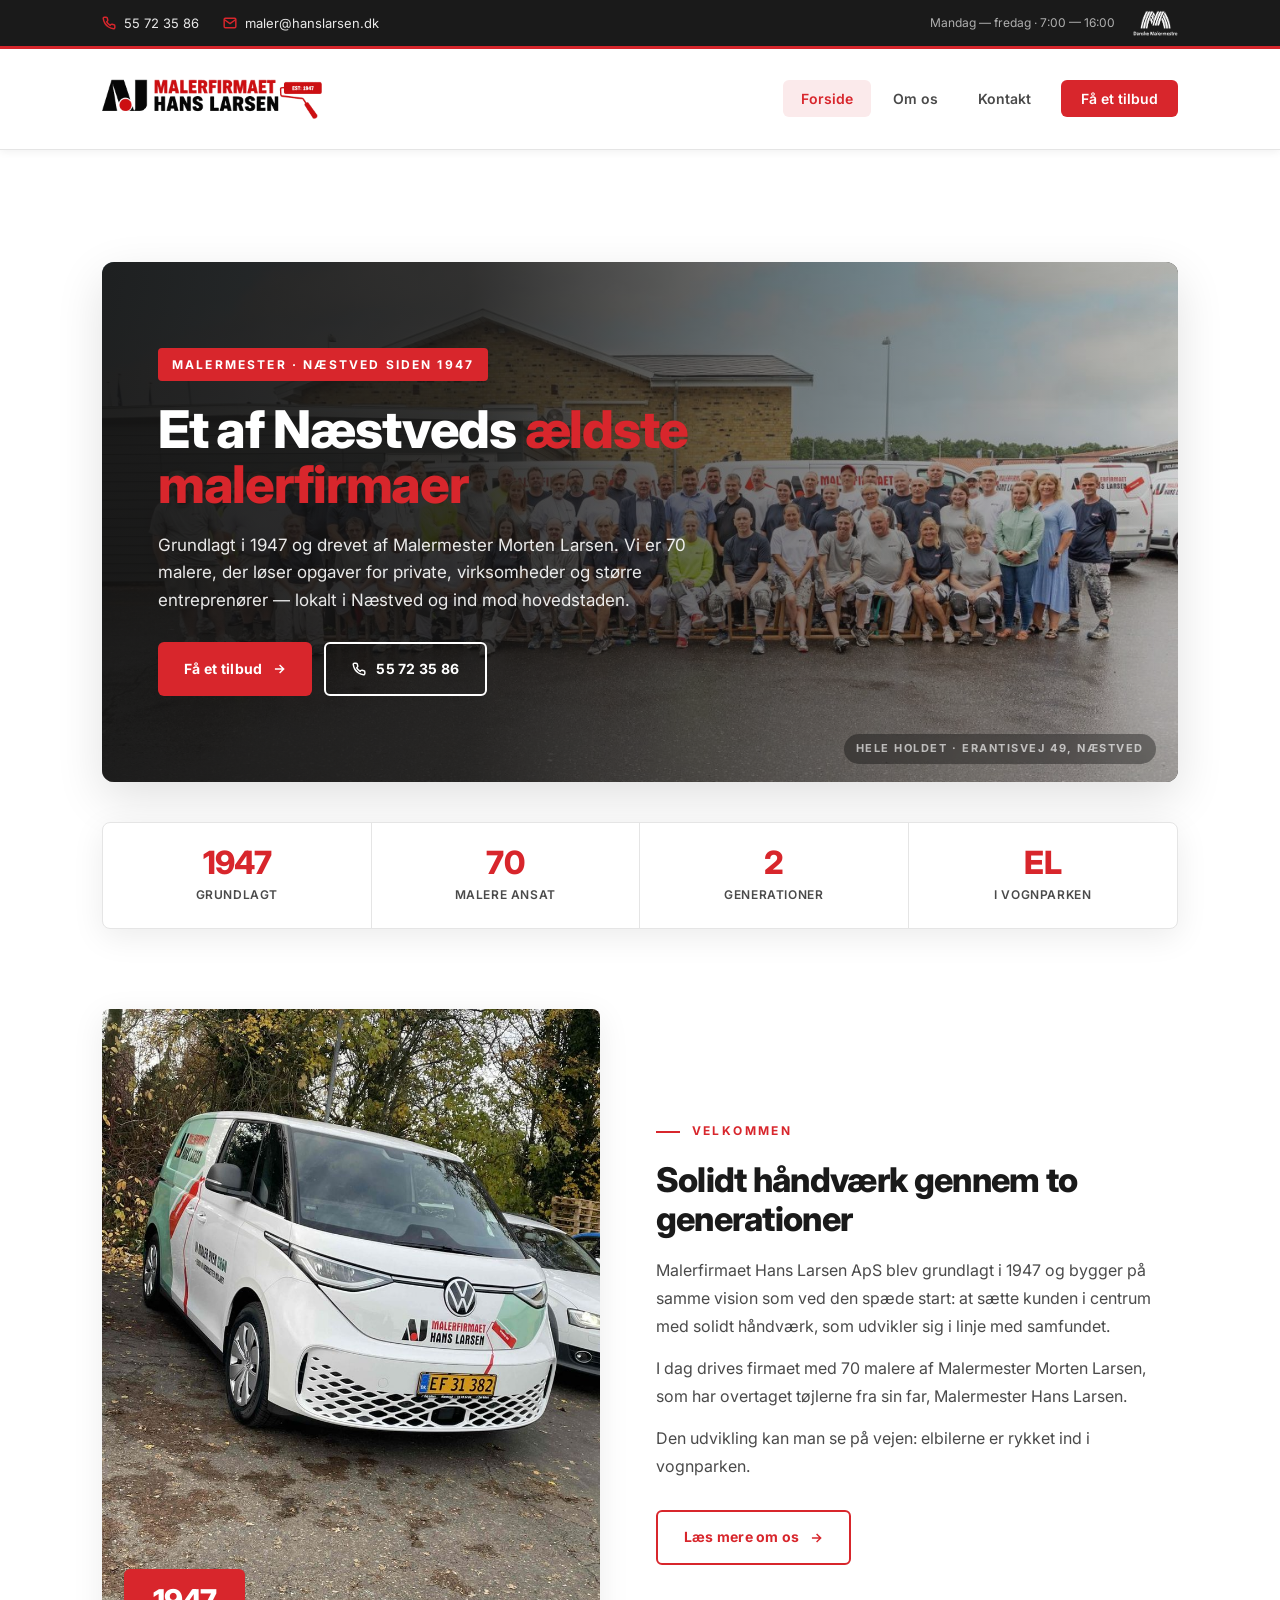
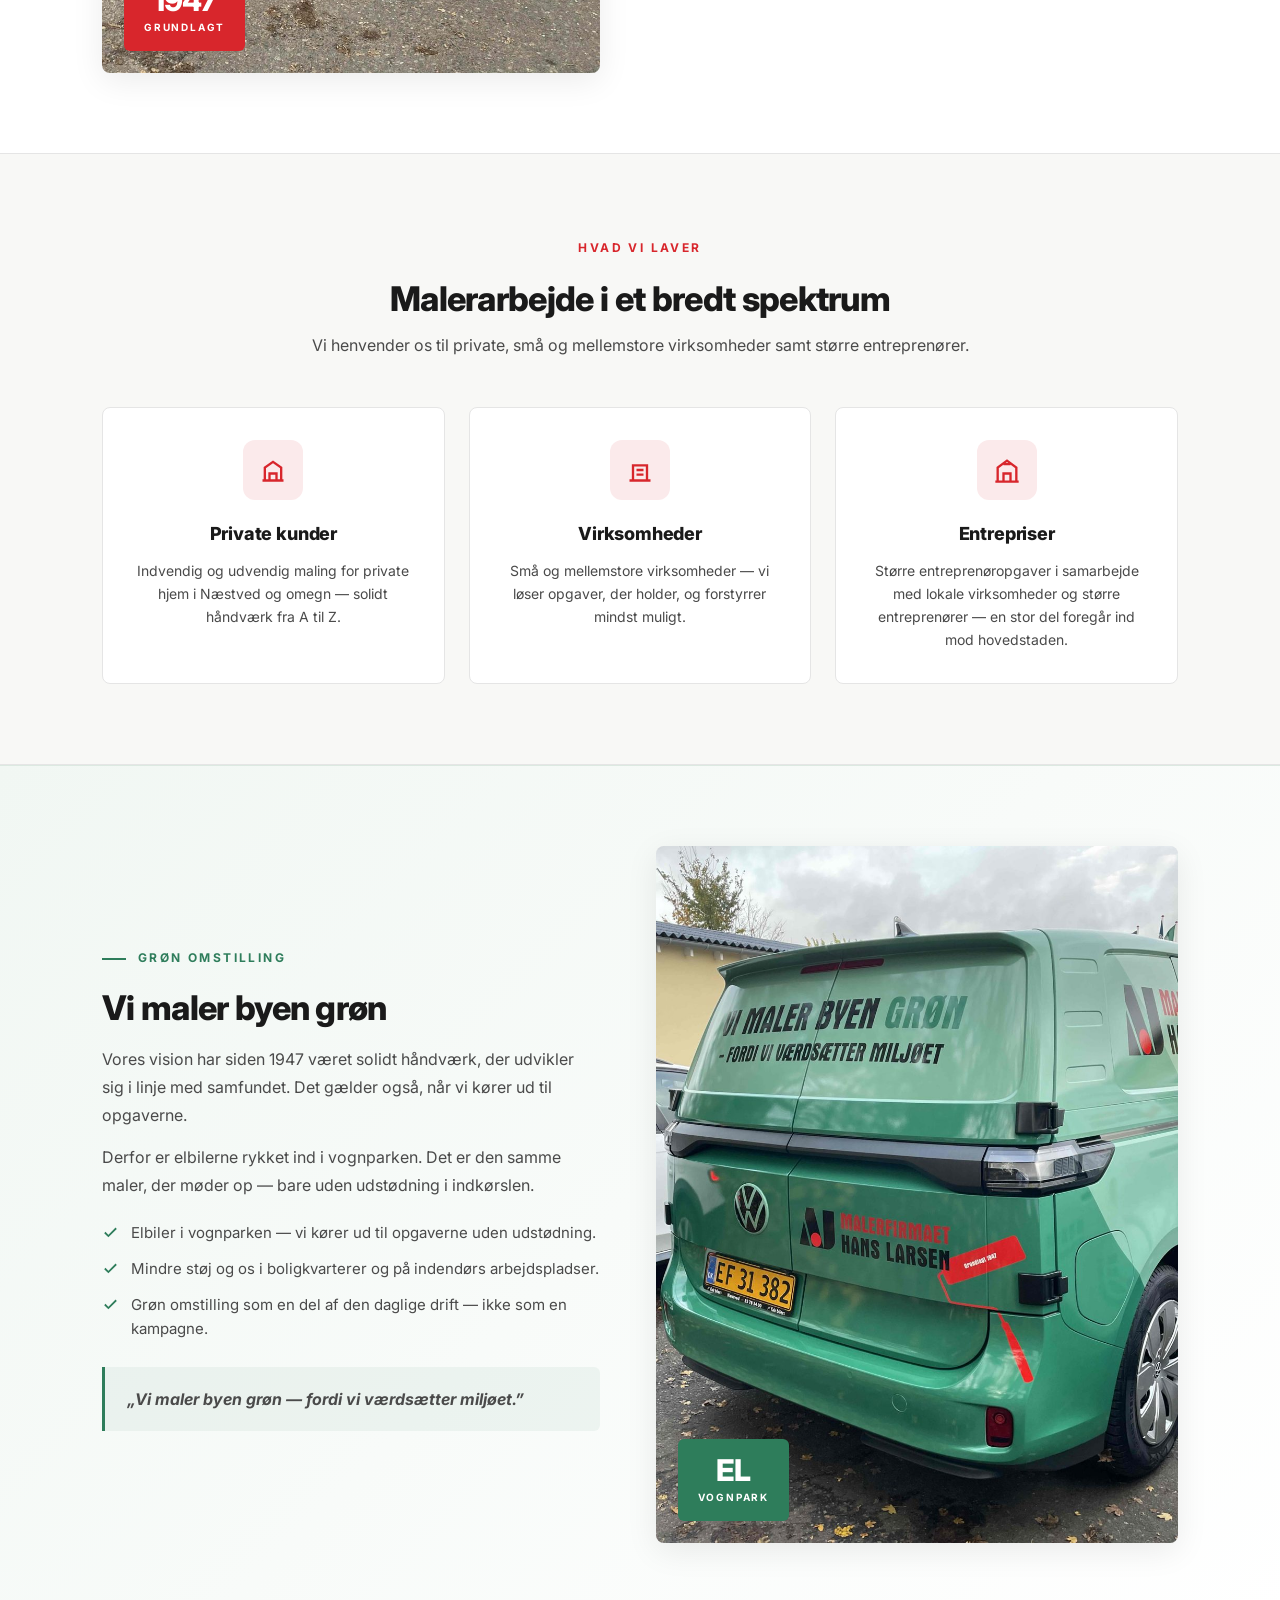
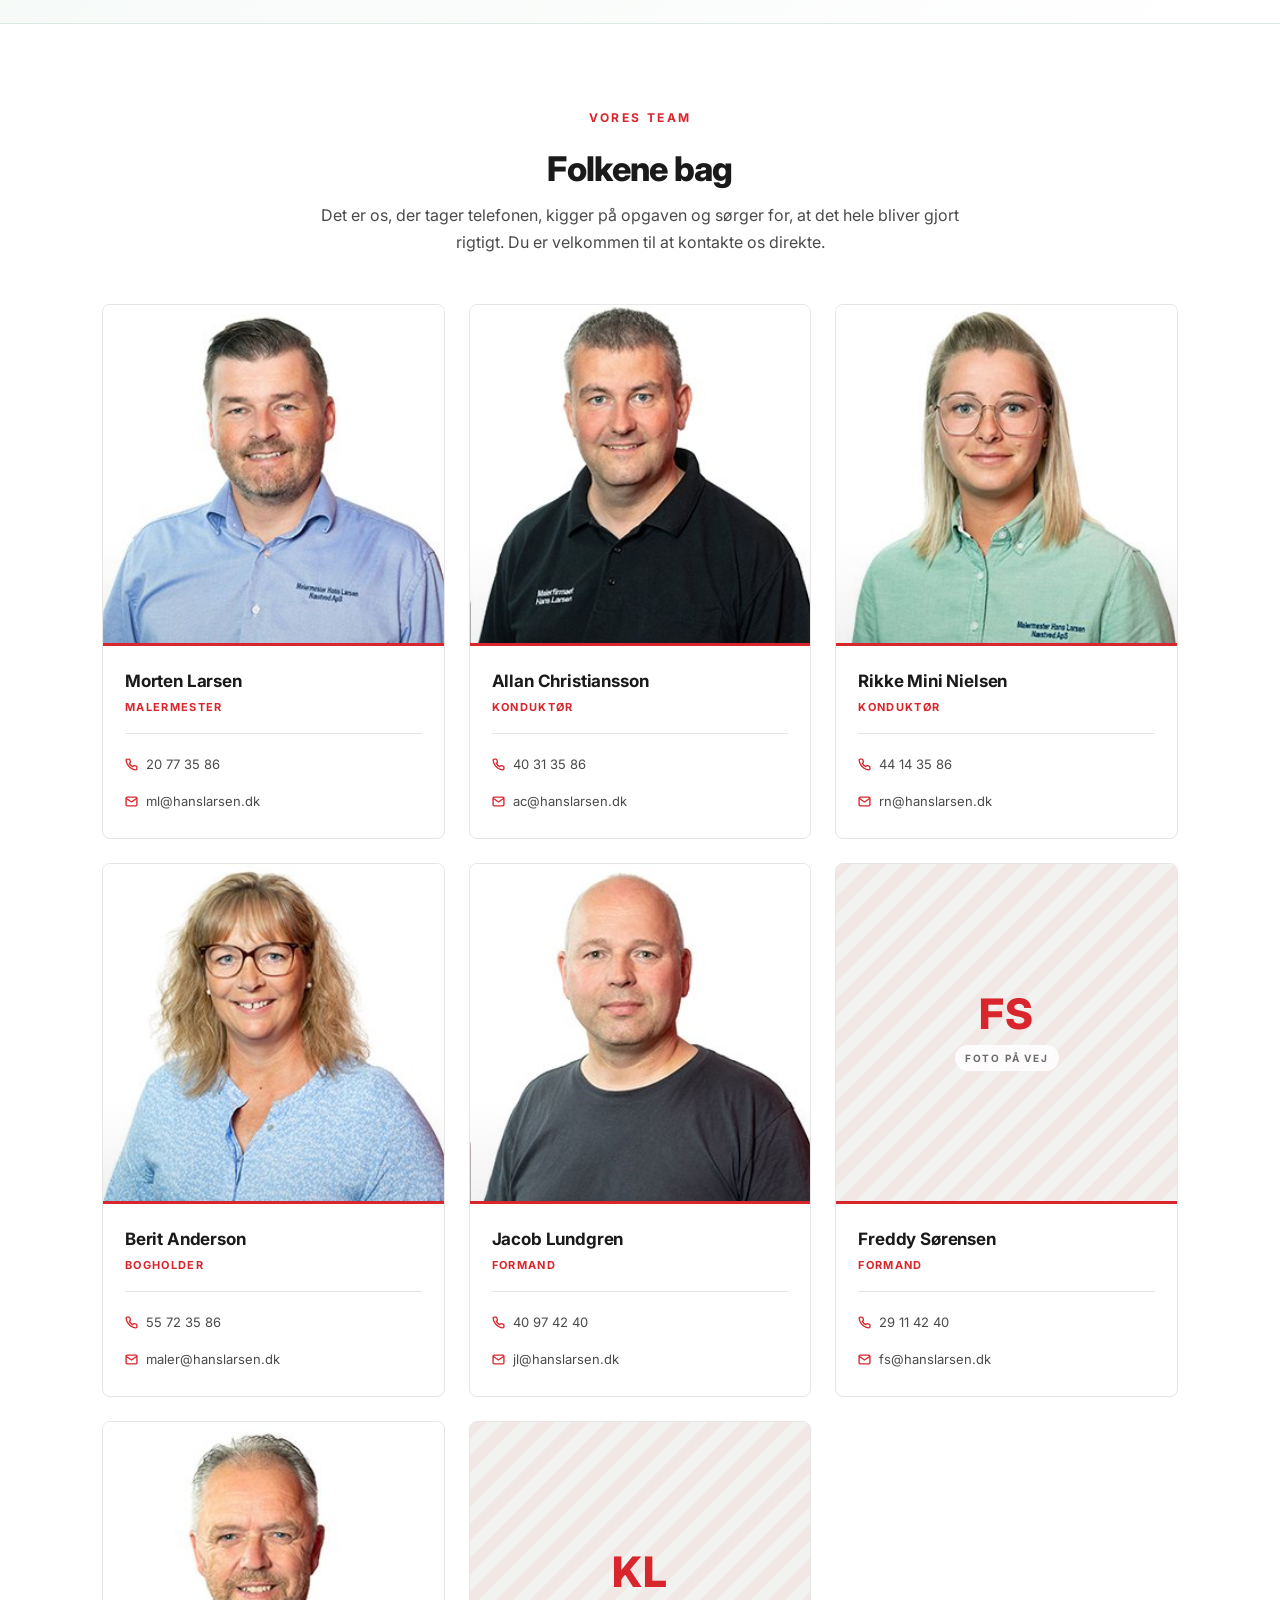
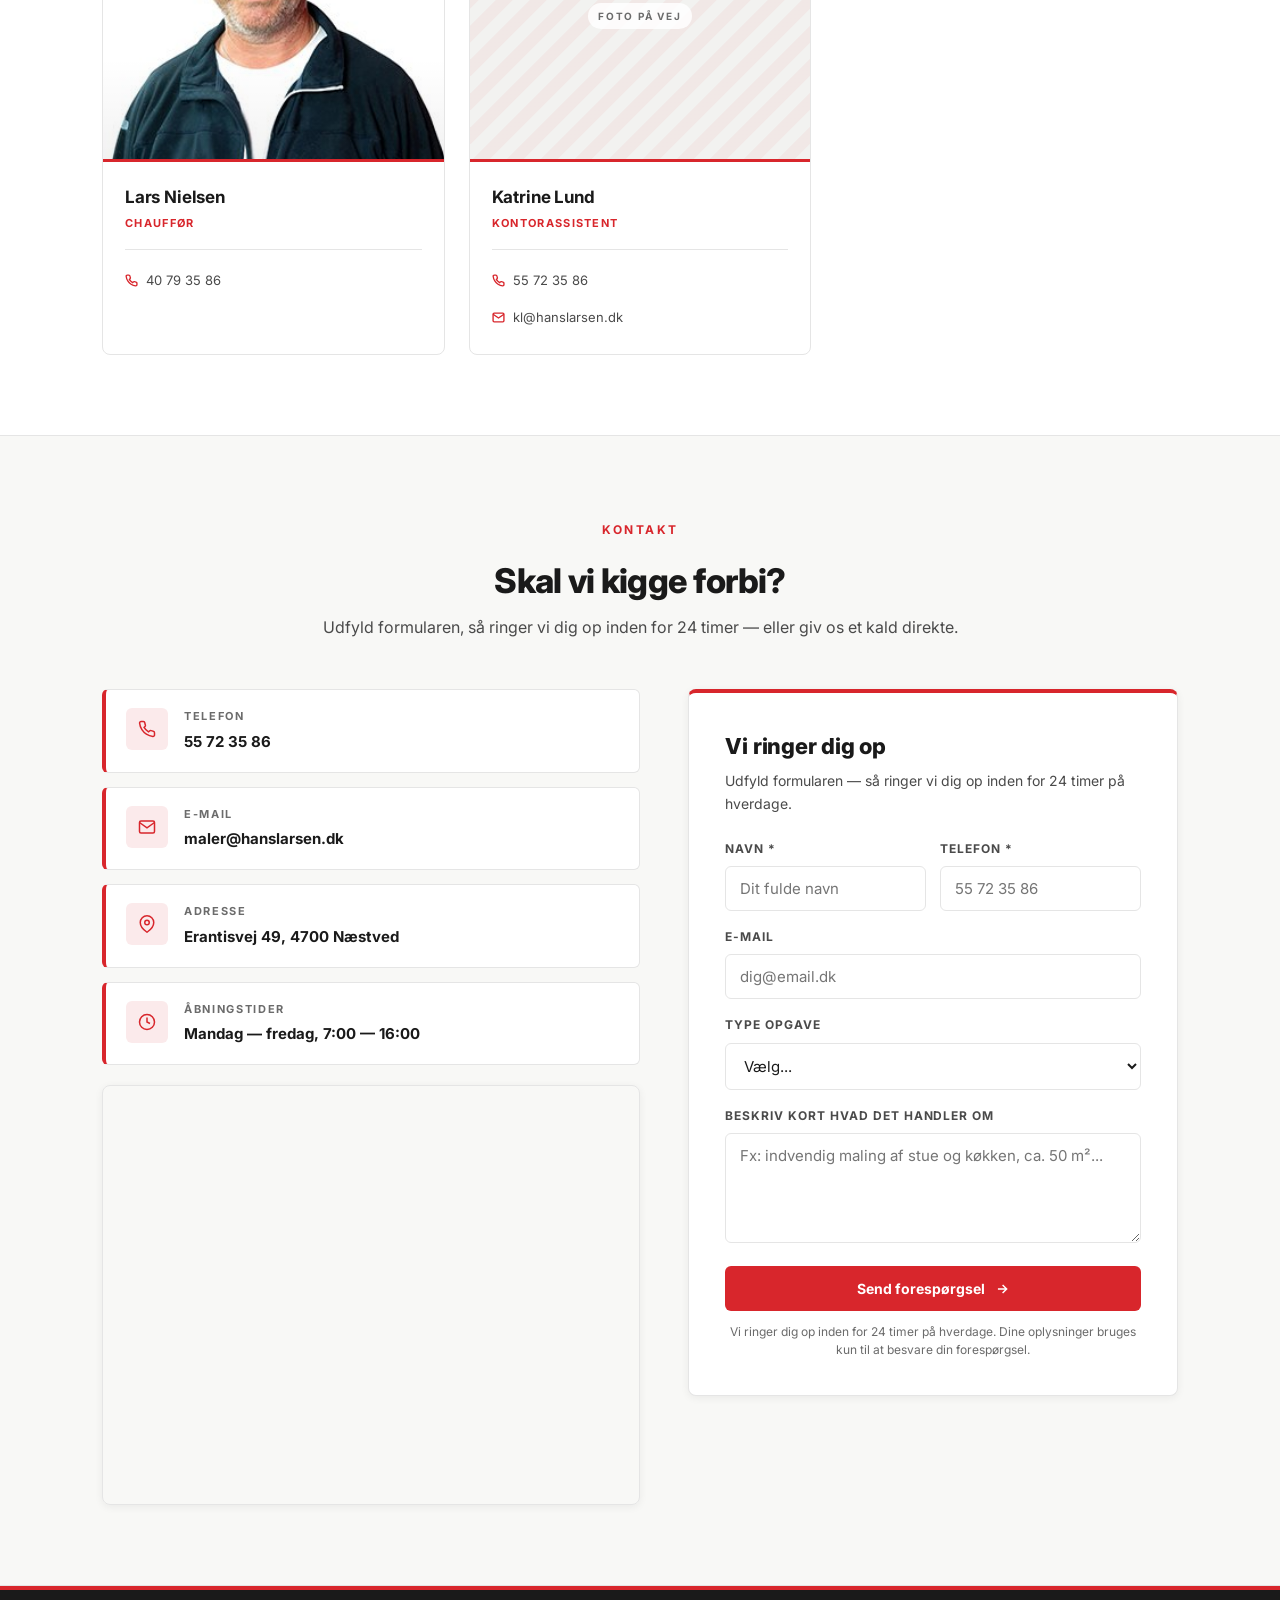
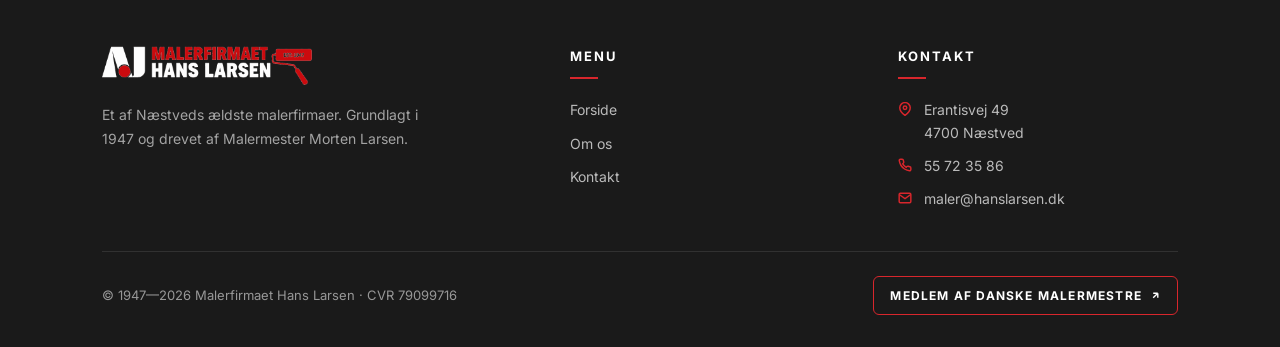
==== index.html @ cdd621c2 "Redesign: nye billeder, opdateret team og en raekke rettelser Billeder - Faellesbilledet er nu forsi" ====
<!DOCTYPE html>
<html lang="da">
<head>
<meta charset="UTF-8">
<meta name="viewport" content="width=device-width, initial-scale=1.0">

<!-- Primary Meta Tags -->
<title>Malerfirmaet Hans Larsen — Malermester i Næstved siden 1947</title>
<meta name="title" content="Malerfirmaet Hans Larsen — Malermester i Næstved siden 1947">
<meta name="description" content="Malerfirmaet Hans Larsen er et af Næstveds ældste malerfirmaer. Grundlagt i 1947 og drevet af Malermester Morten Larsen. Vi løser private opgaver, virksomhedsopgaver og større entrepriser — lokalt og ind mod hovedstaden.">
<meta name="keywords" content="malerfirma næstved, malermester næstved, maler næstved, malerfirma sjælland, hans larsen, entreprenør maler, privat maler, erhvervsmaler">
<meta name="author" content="Malerfirmaet Hans Larsen">
<meta name="robots" content="index, follow">
<link rel="canonical" href="https://www.hanslarsen.dk/">

<!-- Open Graph / Facebook -->
<meta property="og:type" content="website">
<meta property="og:url" content="https://www.hanslarsen.dk/">
<meta property="og:title" content="Malerfirmaet Hans Larsen — Malermester i Næstved siden 1947">
<meta property="og:description" content="Et af Næstveds ældste malerfirmaer. Grundlagt 1947 og drevet af Malermester Morten Larsen. 70 malere klar til private, virksomheder og større entrepriser.">
<meta property="og:image" content="https://www.hanslarsen.dk/images/hold.jpg">
<meta property="og:image:width" content="1260">
<meta property="og:image:height" content="900">
<meta property="og:image:alt" content="Hele holdet fra Malerfirmaet Hans Larsen foran firmaets biler i Næstved">
<meta property="og:locale" content="da_DK">
<meta property="og:site_name" content="Malerfirmaet Hans Larsen">

<!-- Twitter -->
<meta name="twitter:card" content="summary_large_image">
<meta name="twitter:title" content="Malerfirmaet Hans Larsen — Malermester i Næstved siden 1947">
<meta name="twitter:description" content="Et af Næstveds ældste malerfirmaer. Grundlagt 1947 og drevet af Malermester Morten Larsen. 70 malere klar til private, virksomheder og større entrepriser.">
<meta name="twitter:image" content="https://www.hanslarsen.dk/images/hold.jpg">

<!-- Favicon -->
<link rel="icon" type="image/png" href="hanslarsenlogo.png">
<link rel="apple-touch-icon" href="hanslarsenlogo.png">

<!-- Fonts -->
<link rel="preconnect" href="https://fonts.googleapis.com">
<link rel="preconnect" href="https://fonts.gstatic.com" crossorigin>
<link href="https://fonts.googleapis.com/css2?family=Inter:wght@400;500;600;700;800&display=swap" rel="stylesheet">

<meta name="theme-color" content="#D8262C">

<!-- Stylesheet -->
<link rel="stylesheet" href="styles.css">

<!-- Page-specific styles -->
<style>
.hero { position: relative; }
.hero-inner {
  position: relative;
  border-radius: 12px;
  overflow: hidden;
  margin-top: 32px;
  min-height: 520px;
  display: flex;
  align-items: center;
  background: var(--black);
  box-shadow: var(--shadow-lg);
}
.hero-bg {
  position: absolute;
  inset: 0;
  background-image: linear-gradient(90deg, rgba(18,18,18,0.93) 0%, rgba(18,18,18,0.86) 34%, rgba(18,18,18,0.55) 62%, rgba(18,18,18,0.18) 100%),
    url('images/hold.jpg');
  background-size: cover;
  background-position: center 42%;
  transition: transform 8s linear;
}
.hero-inner:hover .hero-bg { transform: scale(1.04); }
.hero-content {
  position: relative;
  z-index: 2;
  color: white;
  padding: 64px 56px;
  max-width: 660px;
}
.hero-tag {
  display: inline-flex;
  align-items: center;
  gap: 10px;
  background: var(--red);
  color: white;
  padding: 7px 14px;
  font-size: 12px;
  font-weight: 700;
  letter-spacing: 0.18em;
  text-transform: uppercase;
  margin-bottom: 22px;
  border-radius: 4px;
}
.hero h1 {
  font-size: clamp(32px, 4.8vw, 52px);
  font-weight: 800;
  letter-spacing: -0.025em;
  line-height: 1.05;
  margin-bottom: 20px;
}
.hero h1 .red { color: var(--red); }
.hero p {
  font-size: 17px;
  max-width: 540px;
  margin-bottom: 28px;
  line-height: 1.6;
  color: rgba(255,255,255,0.9);
}
.hero-actions { display: flex; gap: 12px; flex-wrap: wrap; }
.hero-caption {
  position: absolute;
  right: 22px;
  bottom: 18px;
  z-index: 2;
  font-size: 11px;
  letter-spacing: 0.14em;
  text-transform: uppercase;
  font-weight: 700;
  color: rgba(255,255,255,0.65);
  background: rgba(0,0,0,0.35);
  padding: 6px 12px;
  border-radius: 99px;
  backdrop-filter: blur(4px);
}

/* Stats bar */
.stats-bar {
  display: grid;
  grid-template-columns: repeat(4, 1fr);
  gap: 0;
  margin-top: -40px;
  position: relative;
  z-index: 3;
  background: white;
  border-radius: 8px;
  box-shadow: var(--shadow);
  border: 1px solid var(--gray-200);
  overflow: hidden;
}
.stat-item {
  padding: 24px 20px;
  text-align: center;
  border-right: 1px solid var(--gray-200);
}
.stat-item:last-child { border-right: 0; }
.stat-num {
  font-size: 32px;
  font-weight: 800;
  color: var(--red);
  line-height: 1;
  letter-spacing: -0.02em;
  margin-bottom: 6px;
}
.stat-label {
  font-size: 12px;
  color: var(--gray-700);
  font-weight: 600;
  letter-spacing: 0.05em;
  text-transform: uppercase;
}

/* Services */
.services-grid {
  display: grid;
  grid-template-columns: repeat(3, 1fr);
  gap: 24px;
}
.service-card {
  background: white;
  border: 1px solid var(--gray-200);
  border-radius: 8px;
  padding: 32px 28px;
  transition: all 0.3s var(--transition);
  text-align: center;
}
.service-card:hover {
  border-color: var(--red);
  transform: translateY(-4px);
  box-shadow: var(--shadow);
}
.service-icon {
  width: 60px;
  height: 60px;
  background: var(--red-soft);
  color: var(--red);
  border-radius: 12px;
  display: inline-flex;
  align-items: center;
  justify-content: center;
  margin-bottom: 20px;
  transition: all 0.3s var(--transition);
}
.service-card:hover .service-icon {
  background: var(--red);
  color: white;
  transform: scale(1.05);
}
.service-card h3 {
  font-size: 18px;
  font-weight: 800;
  margin-bottom: 10px;
  letter-spacing: -0.01em;
}
.service-card p {
  color: var(--gray-700);
  font-size: 14px;
  line-height: 1.65;
}

/* Front page contact */
.contact-front-grid {
  display: grid;
  grid-template-columns: 1.1fr 1fr;
  gap: 48px;
  align-items: start;
}

@media (max-width: 960px) {
  .stats-bar { grid-template-columns: repeat(2, 1fr); }
  .stat-item:nth-child(2) { border-right: 0; }
  .stat-item:nth-child(1), .stat-item:nth-child(2) { border-bottom: 1px solid var(--gray-200); }
  .services-grid { grid-template-columns: 1fr; gap: 16px; }
  .contact-front-grid { grid-template-columns: 1fr; gap: 32px; }
}

@media (max-width: 760px) {
  .hero-inner { margin-top: 20px; min-height: auto; border-radius: 8px; }
  .hero-bg {
    background-image: linear-gradient(180deg, rgba(18,18,18,0.80) 0%, rgba(18,18,18,0.90) 100%),
      url('images/hold.jpg');
  }
  .hero-content { padding: 48px 28px; }
  .hero-caption { display: none; }
  .stats-bar { margin-top: -20px; grid-template-columns: 1fr 1fr; }
  .stat-num { font-size: 26px; }
  .stat-label { font-size: 11px; }
}
</style>

<!-- The reveal animations need JS. Without it the page must still be readable. -->
<noscript><style>.reveal,.reveal-left,.reveal-right,.reveal-stagger > *{opacity:1 !important;transform:none !important;}</style></noscript>
<!-- Structured Data: LocalBusiness -->
<script type="application/ld+json">
{
  "@context": "https://schema.org",
  "@type": "LocalBusiness",
  "@id": "https://www.hanslarsen.dk/",
  "name": "Malerfirmaet Hans Larsen",
  "alternateName": "Malermester Hans Larsen Næstved ApS",
  "description": "Et af Næstveds ældste malerfirmaer. Grundlagt 1947, drevet af Malermester Morten Larsen. Vi løser opgaver for private, virksomheder og større entreprenører.",
  "url": "https://www.hanslarsen.dk/",
  "logo": "https://www.hanslarsen.dk/hanslarsenlogo.png",
  "image": "https://www.hanslarsen.dk/images/hold.jpg",
  "telephone": "+4555723586",
  "email": "maler@hanslarsen.dk",
  "foundingDate": "1947",
  "vatID": "DK79099716",
  "address": {
    "@type": "PostalAddress",
    "streetAddress": "Erantisvej 49",
    "postalCode": "4700",
    "addressLocality": "Næstved",
    "addressRegion": "Region Sjælland",
    "addressCountry": "DK"
  },
  "geo": {
    "@type": "GeoCoordinates",
    "latitude": 55.23842,
    "longitude": 11.77481
  },
  "openingHoursSpecification": {
    "@type": "OpeningHoursSpecification",
    "dayOfWeek": ["Monday", "Tuesday", "Wednesday", "Thursday", "Friday"],
    "opens": "07:00",
    "closes": "16:00"
  },
  "priceRange": "$$",
  "areaServed": [
    { "@type": "City", "name": "Næstved" },
    { "@type": "AdministrativeArea", "name": "Sjælland" },
    { "@type": "City", "name": "København" }
  ],
  "sameAs": [
    "https://malermestre.dk/"
  ]
}
</script>
</head>
<body>

<a href="#main" class="skip-link">Spring til indhold</a>

<!-- TOPBAR -->
<div class="topbar">
  <div class="container topbar-inner">
    <div class="topbar-info">
      <a href="tel:+4555723586" aria-label="Ring til os">
        <svg width="14" height="14" viewBox="0 0 24 24" fill="none" stroke="currentColor" stroke-width="2.5" aria-hidden="true"><path d="M22 16.92v3a2 2 0 01-2.18 2 19.79 19.79 0 01-8.63-3.07 19.5 19.5 0 01-6-6 19.79 19.79 0 01-3.07-8.67A2 2 0 014.11 2h3a2 2 0 012 1.72 12.84 12.84 0 00.7 2.81 2 2 0 01-.45 2.11L8.09 9.91a16 16 0 006 6l1.27-1.27a2 2 0 012.11-.45 12.84 12.84 0 002.81.7A2 2 0 0122 16.92z"/></svg>
        55 72 35 86
      </a>
      <a href="mailto:maler@hanslarsen.dk" aria-label="Send os en e-mail">
        <svg width="14" height="14" viewBox="0 0 24 24" fill="none" stroke="currentColor" stroke-width="2.5" aria-hidden="true"><path d="M4 4h16c1.1 0 2 .9 2 2v12c0 1.1-.9 2-2 2H4c-1.1 0-2-.9-2-2V6c0-1.1.9-2 2-2z"/><polyline points="22,6 12,13 2,6"/></svg>
        maler@hanslarsen.dk
      </a>
    </div>
    <div class="topbar-extras">
      <span class="topbar-meta">Mandag — fredag · 7:00 — 16:00</span>
      <a href="https://malermestre.dk/" target="_blank" rel="noopener" class="topbar-malermestre" title="Medlem af Danske Malermestre">
        <img src="images/malermestre.png" alt="Danske Malermestre" width="113" height="65" />
      </a>
    </div>
  </div>
</div>

<!-- NAV -->
<nav role="navigation" aria-label="Hovednavigation">
  <div class="container nav-inner">
    <a href="index.html" class="logo" aria-label="Forside">
      <div class="logo-mark">
        <img src="hanslarsenlogo.png" alt="Malerfirmaet Hans Larsen" width="660" height="122" />
      </div>
    </a>
    <button class="menu-toggle" id="menuToggle" aria-label="Åbn menu" aria-expanded="false" aria-controls="navMenu">
      <svg class="icon-open" width="24" height="24" viewBox="0 0 24 24" fill="none" stroke="currentColor" stroke-width="2.5" aria-hidden="true"><path d="M4 6h16M4 12h16M4 18h16"/></svg>
      <svg class="icon-close" width="24" height="24" viewBox="0 0 24 24" fill="none" stroke="currentColor" stroke-width="2.5" aria-hidden="true"><path d="M6 6l12 12M6 18L18 6"/></svg>
    </button>
    <ul class="nav-menu" id="navMenu">
      <li><a href="index.html" class="active" aria-current="page">Forside</a></li>
      <li><a href="om-os.html">Om os</a></li>
      <li><a href="kontakt.html">Kontakt</a></li>
      <li><a href="kontakt.html" class="nav-cta">Få et tilbud</a></li>
    </ul>
  </div>
</nav>

<main id="main">

<!-- HERO -->
<section class="hero" aria-labelledby="hero-title">
  <div class="container">
    <div class="hero-inner reveal">
      <div class="hero-bg" aria-hidden="true"></div>
      <div class="hero-content">
        <div class="hero-tag">Malermester · Næstved siden 1947</div>
        <h1 id="hero-title">Et af Næstveds <span class="red">ældste malerfirmaer</span></h1>
        <p>Grundlagt i 1947 og drevet af Malermester Morten Larsen. Vi er 70 malere, der løser opgaver for private, virksomheder og større entreprenører — lokalt i Næstved og ind mod hovedstaden.</p>
        <div class="hero-actions">
          <a href="kontakt.html" class="btn">
            Få et tilbud
            <svg width="14" height="14" viewBox="0 0 24 24" fill="none" stroke="currentColor" stroke-width="2.5" aria-hidden="true"><path d="M5 12h14M13 5l7 7-7 7"/></svg>
          </a>
          <a href="tel:+4555723586" class="btn btn-outline">
            <svg width="14" height="14" viewBox="0 0 24 24" fill="none" stroke="currentColor" stroke-width="2.5" aria-hidden="true"><path d="M22 16.92v3a2 2 0 01-2.18 2 19.79 19.79 0 01-8.63-3.07 19.5 19.5 0 01-6-6 19.79 19.79 0 01-3.07-8.67A2 2 0 014.11 2h3a2 2 0 012 1.72 12.84 12.84 0 00.7 2.81 2 2 0 01-.45 2.11L8.09 9.91a16 16 0 006 6l1.27-1.27a2 2 0 012.11-.45 12.84 12.84 0 002.81.7A2 2 0 0122 16.92z"/></svg>
            55 72 35 86
          </a>
        </div>
      </div>
      <span class="hero-caption">Hele holdet · Erantisvej 49, Næstved</span>
    </div>
  </div>
</section>

<!-- STATS BAR -->
<section style="padding: 0;" aria-label="Nøgletal">
  <div class="container">
    <div class="stats-bar reveal-stagger">
      <div class="stat-item">
        <div class="stat-num">1947</div>
        <div class="stat-label">Grundlagt</div>
      </div>
      <div class="stat-item">
        <div class="stat-num">70</div>
        <div class="stat-label">Malere ansat</div>
      </div>
      <div class="stat-item">
        <div class="stat-num">2</div>
        <div class="stat-label">Generationer</div>
      </div>
      <div class="stat-item">
        <div class="stat-num">EL</div>
        <div class="stat-label">I vognparken</div>
      </div>
    </div>
  </div>
</section>

<!-- OM OS -->
<section aria-labelledby="about-title">
  <div class="container">
    <div class="split">
      <div class="split-media portrait reveal-left">
        <img src="images/elbil-front.jpg" alt="Malerfirmaet Hans Larsens elvarebil med firmaets logo" loading="lazy" width="900" height="1200">
        <div class="media-badge">
          <div class="num">1947</div>
          <div class="label">Grundlagt</div>
        </div>
      </div>
      <div class="split-content reveal-right">
        <span class="section-tag">Velkommen</span>
        <h2 id="about-title" class="section-title" style="margin-top: 6px; margin-bottom: 18px;">Solidt håndværk gennem to generationer</h2>
        <p>Malerfirmaet Hans Larsen ApS blev grundlagt i 1947 og bygger på samme vision som ved den spæde start: at sætte kunden i centrum med solidt håndværk, som udvikler sig i linje med samfundet.</p>
        <p>I dag drives firmaet med 70 malere af Malermester Morten Larsen, som har overtaget tøjlerne fra sin far, Malermester Hans Larsen.</p>
        <p>Den udvikling kan man se på vejen: elbilerne er rykket ind i vognparken.</p>
        <a href="om-os.html" class="btn btn-ghost" style="margin-top: 16px;">
          Læs mere om os
          <svg width="14" height="14" viewBox="0 0 24 24" fill="none" stroke="currentColor" stroke-width="2.5" aria-hidden="true"><path d="M5 12h14M13 5l7 7-7 7"/></svg>
        </a>
      </div>
    </div>
  </div>
</section>

<!-- HVAD VI LAVER -->
<section class="alt" aria-labelledby="services-title">
  <div class="container">
    <div class="section-head center reveal">
      <span class="section-tag">Hvad vi laver</span>
      <h2 id="services-title" class="section-title" style="margin-top: 8px;">Malerarbejde i et bredt spektrum</h2>
      <p>Vi henvender os til private, små og mellemstore virksomheder samt større entreprenører.</p>
    </div>
    <div class="services-grid reveal-stagger">
      <div class="service-card">
        <div class="service-icon">
          <svg width="28" height="28" viewBox="0 0 24 24" fill="none" stroke="currentColor" stroke-width="2" aria-hidden="true"><path d="M3 21h18M5 21V10l7-5 7 5v11M9 21v-6h6v6"/></svg>
        </div>
        <h3>Private kunder</h3>
        <p>Indvendig og udvendig maling for private hjem i Næstved og omegn — solidt håndværk fra A til Z.</p>
      </div>
      <div class="service-card">
        <div class="service-icon">
          <svg width="28" height="28" viewBox="0 0 24 24" fill="none" stroke="currentColor" stroke-width="2" aria-hidden="true"><path d="M3 21h18M6 21V8h12v13M9 12h6M9 16h6"/></svg>
        </div>
        <h3>Virksomheder</h3>
        <p>Små og mellemstore virksomheder — vi løser opgaver, der holder, og forstyrrer mindst muligt.</p>
      </div>
      <div class="service-card">
        <div class="service-icon">
          <svg width="28" height="28" viewBox="0 0 24 24" fill="none" stroke="currentColor" stroke-width="2" aria-hidden="true"><path d="M2 22h20M4 22V10l8-6 8 6v12M9 22v-7h6v7M9 7h6"/></svg>
        </div>
        <h3>Entrepriser</h3>
        <p>Større entreprenøropgaver i samarbejde med lokale virksomheder og større entreprenører — en stor del foregår ind mod hovedstaden.</p>
      </div>
    </div>
  </div>
</section>

<!-- GRØN OMSTILLING -->
<section class="green-band" aria-labelledby="groen-title">
  <div class="container">
    <div class="split reverse">
      <div class="split-media portrait reveal-left">
        <img src="images/elbil-bag.jpg" alt="Grøn elvarebil med teksten „Vi maler byen grøn — fordi vi værdsætter miljøet”" loading="lazy" width="900" height="1200">
        <div class="media-badge green">
          <div class="num">EL</div>
          <div class="label">Vognpark</div>
        </div>
      </div>
      <div class="split-content reveal-right">
        <span class="green-tag">Grøn omstilling</span>
        <h2 id="groen-title" class="section-title" style="margin-top: 6px; margin-bottom: 18px;">Vi maler byen grøn</h2>
        <p>Vores vision har siden 1947 været solidt håndværk, der udvikler sig i linje med samfundet. Det gælder også, når vi kører ud til opgaverne.</p>
        <p>Derfor er elbilerne rykket ind i vognparken. Det er den samme maler, der møder op — bare uden udstødning i indkørslen.</p>
        <ul class="green-points">
          <li><svg width="17" height="17" viewBox="0 0 24 24" fill="none" stroke="currentColor" stroke-width="2.5" aria-hidden="true"><path d="M20 6L9 17l-5-5"/></svg><span>Elbiler i vognparken — vi kører ud til opgaverne uden udstødning.</span></li>
          <li><svg width="17" height="17" viewBox="0 0 24 24" fill="none" stroke="currentColor" stroke-width="2.5" aria-hidden="true"><path d="M20 6L9 17l-5-5"/></svg><span>Mindre støj og os i boligkvarterer og på indendørs arbejdspladser.</span></li>
          <li><svg width="17" height="17" viewBox="0 0 24 24" fill="none" stroke="currentColor" stroke-width="2.5" aria-hidden="true"><path d="M20 6L9 17l-5-5"/></svg><span>Grøn omstilling som en del af den daglige drift — ikke som en kampagne.</span></li>
        </ul>
        <p class="green-quote">„Vi maler byen grøn — fordi vi værdsætter miljøet.”</p>
      </div>
    </div>
  </div>
</section>

<!-- TEAM -->
<section aria-labelledby="team-title">
  <div class="container">
    <div class="section-head center reveal">
      <span class="section-tag">Vores team</span>
      <h2 id="team-title" class="section-title" style="margin-top: 8px;">Folkene bag</h2>
      <p>Det er os, der tager telefonen, kigger på opgaven og sørger for, at det hele bliver gjort rigtigt. Du er velkommen til at kontakte os direkte.</p>
    </div>
    <div class="team-grid reveal-stagger">
      <article class="team-card">
        <div class="team-photo" style="background-image: url('images/team/morten-larsen.jpg');" role="img" aria-label="Foto af Morten Larsen"></div>
        <div class="team-info">
          <h3>Morten Larsen</h3>
          <div class="role">Malermester</div>
          <div class="team-contact-info">
            <a href="tel:+4520773586" aria-label="Ring til Morten Larsen"><svg width="14" height="14" viewBox="0 0 24 24" fill="none" stroke="currentColor" stroke-width="2.5" aria-hidden="true"><path d="M22 16.92v3a2 2 0 01-2.18 2 19.79 19.79 0 01-8.63-3.07 19.5 19.5 0 01-6-6 19.79 19.79 0 01-3.07-8.67A2 2 0 014.11 2h3a2 2 0 012 1.72 12.84 12.84 0 00.7 2.81 2 2 0 01-.45 2.11L8.09 9.91a16 16 0 006 6l1.27-1.27a2 2 0 012.11-.45 12.84 12.84 0 002.81.7A2 2 0 0122 16.92z"/></svg>20 77 35 86</a>
            <a href="mailto:ml@hanslarsen.dk" aria-label="Send e-mail til Morten Larsen"><svg width="14" height="14" viewBox="0 0 24 24" fill="none" stroke="currentColor" stroke-width="2.5" aria-hidden="true"><path d="M4 4h16c1.1 0 2 .9 2 2v12c0 1.1-.9 2-2 2H4c-1.1 0-2-.9-2-2V6c0-1.1.9-2 2-2z"/><polyline points="22,6 12,13 2,6"/></svg>ml@hanslarsen.dk</a>
          </div>
        </div>
      </article>
      <article class="team-card">
        <div class="team-photo" style="background-image: url('images/team/allan-christiansson.jpg');" role="img" aria-label="Foto af Allan Christiansson"></div>
        <div class="team-info">
          <h3>Allan Christiansson</h3>
          <div class="role">Konduktør</div>
          <div class="team-contact-info">
            <a href="tel:+4540313586" aria-label="Ring til Allan Christiansson"><svg width="14" height="14" viewBox="0 0 24 24" fill="none" stroke="currentColor" stroke-width="2.5" aria-hidden="true"><path d="M22 16.92v3a2 2 0 01-2.18 2 19.79 19.79 0 01-8.63-3.07 19.5 19.5 0 01-6-6 19.79 19.79 0 01-3.07-8.67A2 2 0 014.11 2h3a2 2 0 012 1.72 12.84 12.84 0 00.7 2.81 2 2 0 01-.45 2.11L8.09 9.91a16 16 0 006 6l1.27-1.27a2 2 0 012.11-.45 12.84 12.84 0 002.81.7A2 2 0 0122 16.92z"/></svg>40 31 35 86</a>
            <a href="mailto:ac@hanslarsen.dk" aria-label="Send e-mail til Allan Christiansson"><svg width="14" height="14" viewBox="0 0 24 24" fill="none" stroke="currentColor" stroke-width="2.5" aria-hidden="true"><path d="M4 4h16c1.1 0 2 .9 2 2v12c0 1.1-.9 2-2 2H4c-1.1 0-2-.9-2-2V6c0-1.1.9-2 2-2z"/><polyline points="22,6 12,13 2,6"/></svg>ac@hanslarsen.dk</a>
          </div>
        </div>
      </article>
      <article class="team-card">
        <div class="team-photo" style="background-image: url('images/team/rikke-mini-nielsen.jpg');" role="img" aria-label="Foto af Rikke Mini Nielsen"></div>
        <div class="team-info">
          <h3>Rikke Mini Nielsen</h3>
          <div class="role">Konduktør</div>
          <div class="team-contact-info">
            <a href="tel:+4544143586" aria-label="Ring til Rikke Mini Nielsen"><svg width="14" height="14" viewBox="0 0 24 24" fill="none" stroke="currentColor" stroke-width="2.5" aria-hidden="true"><path d="M22 16.92v3a2 2 0 01-2.18 2 19.79 19.79 0 01-8.63-3.07 19.5 19.5 0 01-6-6 19.79 19.79 0 01-3.07-8.67A2 2 0 014.11 2h3a2 2 0 012 1.72 12.84 12.84 0 00.7 2.81 2 2 0 01-.45 2.11L8.09 9.91a16 16 0 006 6l1.27-1.27a2 2 0 012.11-.45 12.84 12.84 0 002.81.7A2 2 0 0122 16.92z"/></svg>44 14 35 86</a>
            <a href="mailto:rn@hanslarsen.dk" aria-label="Send e-mail til Rikke Mini Nielsen"><svg width="14" height="14" viewBox="0 0 24 24" fill="none" stroke="currentColor" stroke-width="2.5" aria-hidden="true"><path d="M4 4h16c1.1 0 2 .9 2 2v12c0 1.1-.9 2-2 2H4c-1.1 0-2-.9-2-2V6c0-1.1.9-2 2-2z"/><polyline points="22,6 12,13 2,6"/></svg>rn@hanslarsen.dk</a>
          </div>
        </div>
      </article>
      <article class="team-card">
        <div class="team-photo" style="background-image: url('images/team/berit-anderson.jpg');" role="img" aria-label="Foto af Berit Anderson"></div>
        <div class="team-info">
          <h3>Berit Anderson</h3>
          <div class="role">Bogholder</div>
          <div class="team-contact-info">
            <a href="tel:+4555723586" aria-label="Ring til Berit Anderson"><svg width="14" height="14" viewBox="0 0 24 24" fill="none" stroke="currentColor" stroke-width="2.5" aria-hidden="true"><path d="M22 16.92v3a2 2 0 01-2.18 2 19.79 19.79 0 01-8.63-3.07 19.5 19.5 0 01-6-6 19.79 19.79 0 01-3.07-8.67A2 2 0 014.11 2h3a2 2 0 012 1.72 12.84 12.84 0 00.7 2.81 2 2 0 01-.45 2.11L8.09 9.91a16 16 0 006 6l1.27-1.27a2 2 0 012.11-.45 12.84 12.84 0 002.81.7A2 2 0 0122 16.92z"/></svg>55 72 35 86</a>
            <a href="mailto:maler@hanslarsen.dk" aria-label="Send e-mail til Berit Anderson"><svg width="14" height="14" viewBox="0 0 24 24" fill="none" stroke="currentColor" stroke-width="2.5" aria-hidden="true"><path d="M4 4h16c1.1 0 2 .9 2 2v12c0 1.1-.9 2-2 2H4c-1.1 0-2-.9-2-2V6c0-1.1.9-2 2-2z"/><polyline points="22,6 12,13 2,6"/></svg>maler@hanslarsen.dk</a>
          </div>
        </div>
      </article>
      <article class="team-card">
        <div class="team-photo" style="background-image: url('images/team/jacob-lundgren.jpg');" role="img" aria-label="Foto af Jacob Lundgren"></div>
        <div class="team-info">
          <h3>Jacob Lundgren</h3>
          <div class="role">Formand</div>
          <div class="team-contact-info">
            <a href="tel:+4540974240" aria-label="Ring til Jacob Lundgren"><svg width="14" height="14" viewBox="0 0 24 24" fill="none" stroke="currentColor" stroke-width="2.5" aria-hidden="true"><path d="M22 16.92v3a2 2 0 01-2.18 2 19.79 19.79 0 01-8.63-3.07 19.5 19.5 0 01-6-6 19.79 19.79 0 01-3.07-8.67A2 2 0 014.11 2h3a2 2 0 012 1.72 12.84 12.84 0 00.7 2.81 2 2 0 01-.45 2.11L8.09 9.91a16 16 0 006 6l1.27-1.27a2 2 0 012.11-.45 12.84 12.84 0 002.81.7A2 2 0 0122 16.92z"/></svg>40 97 42 40</a>
            <a href="mailto:jl@hanslarsen.dk" aria-label="Send e-mail til Jacob Lundgren"><svg width="14" height="14" viewBox="0 0 24 24" fill="none" stroke="currentColor" stroke-width="2.5" aria-hidden="true"><path d="M4 4h16c1.1 0 2 .9 2 2v12c0 1.1-.9 2-2 2H4c-1.1 0-2-.9-2-2V6c0-1.1.9-2 2-2z"/><polyline points="22,6 12,13 2,6"/></svg>jl@hanslarsen.dk</a>
          </div>
        </div>
      </article>
      <article class="team-card">
        <div class="team-photo placeholder" role="img" aria-label="Foto af Freddy Sørensen mangler endnu"><span class="initials" aria-hidden="true">FS</span><span class="pending">Foto på vej</span></div>
        <div class="team-info">
          <h3>Freddy Sørensen</h3>
          <div class="role">Formand</div>
          <div class="team-contact-info">
            <a href="tel:+4529114240" aria-label="Ring til Freddy Sørensen"><svg width="14" height="14" viewBox="0 0 24 24" fill="none" stroke="currentColor" stroke-width="2.5" aria-hidden="true"><path d="M22 16.92v3a2 2 0 01-2.18 2 19.79 19.79 0 01-8.63-3.07 19.5 19.5 0 01-6-6 19.79 19.79 0 01-3.07-8.67A2 2 0 014.11 2h3a2 2 0 012 1.72 12.84 12.84 0 00.7 2.81 2 2 0 01-.45 2.11L8.09 9.91a16 16 0 006 6l1.27-1.27a2 2 0 012.11-.45 12.84 12.84 0 002.81.7A2 2 0 0122 16.92z"/></svg>29 11 42 40</a>
            <a href="mailto:fs@hanslarsen.dk" aria-label="Send e-mail til Freddy Sørensen"><svg width="14" height="14" viewBox="0 0 24 24" fill="none" stroke="currentColor" stroke-width="2.5" aria-hidden="true"><path d="M4 4h16c1.1 0 2 .9 2 2v12c0 1.1-.9 2-2 2H4c-1.1 0-2-.9-2-2V6c0-1.1.9-2 2-2z"/><polyline points="22,6 12,13 2,6"/></svg>fs@hanslarsen.dk</a>
          </div>
        </div>
      </article>
      <article class="team-card">
        <div class="team-photo" style="background-image: url('images/team/lars-nielsen.jpg');" role="img" aria-label="Foto af Lars Nielsen"></div>
        <div class="team-info">
          <h3>Lars Nielsen</h3>
          <div class="role">Chauffør</div>
          <div class="team-contact-info">
            <a href="tel:+4540793586" aria-label="Ring til Lars Nielsen"><svg width="14" height="14" viewBox="0 0 24 24" fill="none" stroke="currentColor" stroke-width="2.5" aria-hidden="true"><path d="M22 16.92v3a2 2 0 01-2.18 2 19.79 19.79 0 01-8.63-3.07 19.5 19.5 0 01-6-6 19.79 19.79 0 01-3.07-8.67A2 2 0 014.11 2h3a2 2 0 012 1.72 12.84 12.84 0 00.7 2.81 2 2 0 01-.45 2.11L8.09 9.91a16 16 0 006 6l1.27-1.27a2 2 0 012.11-.45 12.84 12.84 0 002.81.7A2 2 0 0122 16.92z"/></svg>40 79 35 86</a>
          </div>
        </div>
      </article>
      <article class="team-card">
        <div class="team-photo placeholder" role="img" aria-label="Foto af Katrine Lund mangler endnu"><span class="initials" aria-hidden="true">KL</span><span class="pending">Foto på vej</span></div>
        <div class="team-info">
          <h3>Katrine Lund</h3>
          <div class="role">Kontorassistent</div>
          <div class="team-contact-info">
            <a href="tel:+4555723586" aria-label="Ring til Katrine Lund"><svg width="14" height="14" viewBox="0 0 24 24" fill="none" stroke="currentColor" stroke-width="2.5" aria-hidden="true"><path d="M22 16.92v3a2 2 0 01-2.18 2 19.79 19.79 0 01-8.63-3.07 19.5 19.5 0 01-6-6 19.79 19.79 0 01-3.07-8.67A2 2 0 014.11 2h3a2 2 0 012 1.72 12.84 12.84 0 00.7 2.81 2 2 0 01-.45 2.11L8.09 9.91a16 16 0 006 6l1.27-1.27a2 2 0 012.11-.45 12.84 12.84 0 002.81.7A2 2 0 0122 16.92z"/></svg>55 72 35 86</a>
            <a href="mailto:kl@hanslarsen.dk" aria-label="Send e-mail til Katrine Lund"><svg width="14" height="14" viewBox="0 0 24 24" fill="none" stroke="currentColor" stroke-width="2.5" aria-hidden="true"><path d="M4 4h16c1.1 0 2 .9 2 2v12c0 1.1-.9 2-2 2H4c-1.1 0-2-.9-2-2V6c0-1.1.9-2 2-2z"/><polyline points="22,6 12,13 2,6"/></svg>kl@hanslarsen.dk</a>
          </div>
        </div>
      </article>
    </div>
  </div>
</section>

<!-- KONTAKT -->
<section class="alt" aria-labelledby="contact-title">
  <div class="container">
    <div class="section-head center reveal">
      <span class="section-tag">Kontakt</span>
      <h2 id="contact-title" class="section-title" style="margin-top: 8px;">Skal vi kigge forbi?</h2>
      <p>Udfyld formularen, så ringer vi dig op inden for 24 timer — eller giv os et kald direkte.</p>
    </div>
    <div class="contact-front-grid">
      <div class="reveal-left">
        <ul class="contact-info-list" style="margin-top: 0;">
          <li class="contact-info-item">
            <div class="contact-info-icon">
              <svg width="18" height="18" viewBox="0 0 24 24" fill="none" stroke="currentColor" stroke-width="2" aria-hidden="true"><path d="M22 16.92v3a2 2 0 01-2.18 2 19.79 19.79 0 01-8.63-3.07 19.5 19.5 0 01-6-6 19.79 19.79 0 01-3.07-8.67A2 2 0 014.11 2h3a2 2 0 012 1.72 12.84 12.84 0 00.7 2.81 2 2 0 01-.45 2.11L8.09 9.91a16 16 0 006 6l1.27-1.27a2 2 0 012.11-.45 12.84 12.84 0 002.81.7A2 2 0 0122 16.92z"/></svg>
            </div>
            <div class="contact-info-text">
              <small>Telefon</small>
              <strong><a href="tel:+4555723586">55 72 35 86</a></strong>
            </div>
          </li>
          <li class="contact-info-item">
            <div class="contact-info-icon">
              <svg width="18" height="18" viewBox="0 0 24 24" fill="none" stroke="currentColor" stroke-width="2" aria-hidden="true"><path d="M4 4h16c1.1 0 2 .9 2 2v12c0 1.1-.9 2-2 2H4c-1.1 0-2-.9-2-2V6c0-1.1.9-2 2-2z"/><polyline points="22,6 12,13 2,6"/></svg>
            </div>
            <div class="contact-info-text">
              <small>E-mail</small>
              <strong><a href="mailto:maler@hanslarsen.dk">maler@hanslarsen.dk</a></strong>
            </div>
          </li>
          <li class="contact-info-item">
            <div class="contact-info-icon">
              <svg width="18" height="18" viewBox="0 0 24 24" fill="none" stroke="currentColor" stroke-width="2" aria-hidden="true"><path d="M21 10c0 7-9 13-9 13s-9-6-9-13a9 9 0 0118 0z"/><circle cx="12" cy="10" r="3"/></svg>
            </div>
            <div class="contact-info-text">
              <small>Adresse</small>
              <strong><a href="https://maps.google.com/?q=Erantisvej+49,+4700+N%C3%A6stved" target="_blank" rel="noopener">Erantisvej 49, 4700 Næstved</a></strong>
            </div>
          </li>
          <li class="contact-info-item">
            <div class="contact-info-icon">
              <svg width="18" height="18" viewBox="0 0 24 24" fill="none" stroke="currentColor" stroke-width="2" aria-hidden="true"><circle cx="12" cy="12" r="10"/><polyline points="12 6 12 12 16 14"/></svg>
            </div>
            <div class="contact-info-text">
              <small>Åbningstider</small>
              <strong>Mandag — fredag, 7:00 — 16:00</strong>
            </div>
          </li>
        </ul>
        <div class="map-wrap" style="margin-top: 20px;">
          <iframe
        src="https://www.google.com/maps/embed?pb=!1m18!1m12!1m3!1d2274.846127816702!2d11.77481451308919!3d55.23841843137896!2m3!1f0!2f0!3f0!3m2!1i1024!2i768!4f13.1!3m3!1m2!1s0x4652be63fc358ff1%3A0x42ab8bc99394aec0!2sMalermester%20Hans%20Larsen.%20N%C3%A6stved%20ApS!5e0!3m2!1sda!2sdk!4v1777550130747!5m2!1sda!2sdk"
        allowfullscreen loading="lazy" referrerpolicy="no-referrer-when-downgrade"
        title="Find Malerfirmaet Hans Larsen på kortet"></iframe>
        </div>
      </div>

      <div class="form-card reveal-right">
        <div id="formContent">
          <h2>Vi ringer dig op</h2>
          <p>Udfyld formularen — så ringer vi dig op inden for 24 timer på hverdage.</p>
          <form id="contactForm" name="kontaktformular">
            <div class="form-row">
              <div class="form-group">
                <label for="name">Navn *</label>
                <input type="text" id="name" name="name" required placeholder="Dit fulde navn" autocomplete="name">
              </div>
              <div class="form-group">
                <label for="phone">Telefon *</label>
                <input type="tel" id="phone" name="phone" required placeholder="55 72 35 86" autocomplete="tel">
              </div>
            </div>
            <div class="form-group">
              <label for="email">E-mail</label>
              <input type="email" id="email" name="email" placeholder="dig@email.dk" autocomplete="email">
            </div>
            <div class="form-group">
              <label for="type">Type opgave</label>
              <select id="type" name="type">
                <option value="">Vælg...</option>
                <option>Privat</option>
                <option>Virksomhed</option>
                <option>Entreprise</option>
                <option>Andet</option>
              </select>
            </div>
            <div class="form-group">
              <label for="message">Beskriv kort hvad det handler om</label>
              <textarea id="message" name="message" placeholder="Fx: indvendig maling af stue og køkken, ca. 50 m²..."></textarea>
            </div>
            <button type="submit" class="form-submit">
              Send forespørgsel
              <svg width="14" height="14" viewBox="0 0 24 24" fill="none" stroke="currentColor" stroke-width="2.5" aria-hidden="true"><path d="M5 12h14M13 5l7 7-7 7"/></svg>
            </button>
            <p class="form-disclaimer">Vi ringer dig op inden for 24 timer på hverdage. Dine oplysninger bruges kun til at besvare din forespørgsel.</p>
          </form>
        </div>
        <div class="form-success" id="formSuccess" role="status" aria-live="polite">
          <div class="form-success-icon">
            <svg width="26" height="26" viewBox="0 0 24 24" fill="none" stroke="currentColor" stroke-width="2.5" aria-hidden="true"><path d="M20 6L9 17l-5-5"/></svg>
          </div>
          <h2>Tak for din henvendelse!</h2>
          <p>Vi har modtaget din forespørgsel og ringer dig op inden for 24 timer på hverdage.</p>
        </div>
      </div>
    </div>
  </div>
</section>

</main>

<!-- FOOTER -->
<footer role="contentinfo">
  <div class="container">
    <div class="footer-grid">
      <div class="footer-brand">
        <div class="footer-logo">
          <img src="images/logo-hvid.png" alt="Malerfirmaet Hans Larsen" width="660" height="122" loading="lazy" />
        </div>
        <p>Et af Næstveds ældste malerfirmaer. Grundlagt i 1947 og drevet af Malermester Morten Larsen.</p>
      </div>
      <div class="footer-col">
        <h2>Menu</h2>
        <ul class="footer-list">
          <li><a href="index.html">Forside</a></li>
          <li><a href="om-os.html">Om os</a></li>
          <li><a href="kontakt.html">Kontakt</a></li>
        </ul>
      </div>
      <div class="footer-col">
        <h2>Kontakt</h2>
        <ul class="footer-list">
          <li class="icon-row">
            <svg width="14" height="14" viewBox="0 0 24 24" fill="none" stroke="currentColor" stroke-width="2.5" aria-hidden="true"><path d="M21 10c0 7-9 13-9 13s-9-6-9-13a9 9 0 0118 0z"/><circle cx="12" cy="10" r="3"/></svg>
            <span>Erantisvej 49<br>4700 Næstved</span>
          </li>
          <li class="icon-row">
            <svg width="14" height="14" viewBox="0 0 24 24" fill="none" stroke="currentColor" stroke-width="2.5" aria-hidden="true"><path d="M22 16.92v3a2 2 0 01-2.18 2 19.79 19.79 0 01-8.63-3.07 19.5 19.5 0 01-6-6 19.79 19.79 0 01-3.07-8.67A2 2 0 014.11 2h3a2 2 0 012 1.72 12.84 12.84 0 00.7 2.81 2 2 0 01-.45 2.11L8.09 9.91a16 16 0 006 6l1.27-1.27a2 2 0 012.11-.45 12.84 12.84 0 002.81.7A2 2 0 0122 16.92z"/></svg>
            <a href="tel:+4555723586">55 72 35 86</a>
          </li>
          <li class="icon-row">
            <svg width="14" height="14" viewBox="0 0 24 24" fill="none" stroke="currentColor" stroke-width="2.5" aria-hidden="true"><path d="M4 4h16c1.1 0 2 .9 2 2v12c0 1.1-.9 2-2 2H4c-1.1 0-2-.9-2-2V6c0-1.1.9-2 2-2z"/><polyline points="22,6 12,13 2,6"/></svg>
            <a href="mailto:maler@hanslarsen.dk">maler@hanslarsen.dk</a>
          </li>
        </ul>
      </div>
    </div>
    <div class="footer-bottom">
      <div class="footer-meta">© 1947—2026 Malerfirmaet Hans Larsen · CVR 79099716</div>
      <a href="https://malermestre.dk/" target="_blank" rel="noopener" class="footer-link">
        Medlem af Danske Malermestre
        <svg width="11" height="11" viewBox="0 0 24 24" fill="none" stroke="currentColor" stroke-width="3" aria-hidden="true"><path d="M7 17L17 7M17 7H7M17 7V17"/></svg>
      </a>
    </div>
  </div>
</footer>

<script src="script.js"></script>
</body>
</html>
---- styles.css ----
/* ============================================
   MALERFIRMAET HANS LARSEN — STYLES
   ============================================ */

:root {
  --red: #D8262C;
  --red-dark: #B01D22;
  --red-soft: #FBEAEB;
  --black: #1A1A1A;
  --gray-900: #2A2A2A;
  --gray-700: #4A4A4A;
  --gray-600: #6B6B6B;
  --gray-400: #A0A0A0;
  --gray-200: #E5E5E5;
  --gray-100: #F2F2F0;
  --gray-50: #F8F8F6;
  --white: #FFFFFF;
  --shadow-sm: 0 2px 8px rgba(0,0,0,0.06);
  --shadow: 0 8px 32px rgba(0,0,0,0.08);
  --shadow-lg: 0 16px 48px rgba(0,0,0,0.12);
  --container-max: 1140px;
  --transition: cubic-bezier(0.4, 0, 0.2, 1);
}

* { box-sizing: border-box; margin: 0; padding: 0; }
html { scroll-behavior: smooth; -webkit-text-size-adjust: 100%; }

body {
  font-family: 'Inter', -apple-system, BlinkMacSystemFont, sans-serif;
  color: var(--black);
  line-height: 1.6;
  -webkit-font-smoothing: antialiased;
  -moz-osx-font-smoothing: grayscale;
  background: white;
  font-size: 16px;
  display: flex;
  flex-direction: column;
  min-height: 100vh;
  overflow-x: hidden;
}

main { flex: 1; }

.container {
  max-width: var(--container-max);
  margin: 0 auto;
  padding: 0 32px;
  width: 100%;
}

a { color: inherit; text-decoration: none; transition: color 0.2s var(--transition); }
button, input, select, textarea { font-family: inherit; }
button { cursor: pointer; border: none; background: none; }
img { max-width: 100%; display: block; }

/* Skip link for accessibility */
.skip-link {
  position: absolute;
  top: -40px;
  left: 0;
  background: var(--red);
  color: white;
  padding: 8px 16px;
  z-index: 200;
  font-weight: 600;
  font-size: 14px;
}
.skip-link:focus { top: 0; }

/* ============ TOPBAR ============ */
.topbar {
  background: var(--black);
  color: white;
  padding: 10px 0;
  font-size: 13px;
  border-bottom: 3px solid var(--red);
}
.topbar-inner {
  display: flex;
  justify-content: space-between;
  align-items: center;
  flex-wrap: wrap;
  gap: 16px;
}
.topbar-info { display: flex; gap: 24px; flex-wrap: wrap; }
.topbar-info a {
  display: inline-flex;
  align-items: center;
  gap: 8px;
  color: rgba(255,255,255,0.9);
}
.topbar-info a:hover { color: var(--red); }
.topbar-info svg { color: var(--red); flex-shrink: 0; }
.topbar-extras { display: flex; align-items: center; gap: 18px; }
.topbar-meta { color: rgba(255,255,255,0.65); font-size: 12px; }
.topbar-malermestre {
  display: flex;
  align-items: center;
  height: 26px;
  transition: opacity 0.2s var(--transition);
}
.topbar-malermestre:hover { opacity: 0.8; }
.topbar-malermestre img {
  height: 100%;
  width: auto;
  display: block;
  filter: brightness(0) invert(1);
}

/* ============ NAV ============ */
nav {
  background: rgba(255,255,255,0.95);
  backdrop-filter: blur(10px);
  -webkit-backdrop-filter: blur(10px);
  padding: 18px 0;
  position: sticky;
  top: 0;
  z-index: 100;
  box-shadow: var(--shadow-sm);
  border-bottom: 1px solid var(--gray-200);
  transition: padding 0.25s var(--transition);
}
nav.scrolled { padding: 12px 0; }

.nav-inner {
  display: flex;
  align-items: center;
  justify-content: space-between;
  gap: 24px;
}
.logo {
  display: flex;
  align-items: center;
  flex-shrink: 0;
  transition: transform 0.25s var(--transition);
}
.logo:hover { transform: translateY(-1px); }
.logo-mark {
  width: 220px;
  height: 64px;
  flex-shrink: 0;
  display: flex;
  align-items: center;
}
.logo-mark img {
  width: 100%;
  height: 100%;
  object-fit: contain;
  object-position: left center;
}

.nav-menu {
  display: flex;
  gap: 4px;
  list-style: none;
  margin-left: auto;
  align-items: center;
}
.nav-menu a {
  padding: 10px 18px;
  font-weight: 600;
  font-size: 14px;
  color: var(--gray-700);
  border-radius: 6px;
  position: relative;
  transition: all 0.2s var(--transition);
}
.nav-menu a:hover { color: var(--red); background: var(--red-soft); }
.nav-menu a.active {
  color: var(--red);
  background: var(--red-soft);
}
.nav-menu .nav-cta {
  background: var(--red) !important;
  color: white !important;
  padding: 10px 20px !important;
  margin-left: 8px;
}
.nav-menu .nav-cta:hover {
  background: var(--red-dark) !important;
  transform: translateY(-1px);
  box-shadow: 0 6px 16px rgba(216,38,44,0.25);
}

.menu-toggle {
  display: none;
  color: var(--black);
  padding: 10px;
  border-radius: 6px;
  transition: background 0.2s var(--transition);
}
.menu-toggle:hover { background: var(--gray-100); }
.menu-toggle .icon-close { display: none; }
.menu-toggle.active .icon-open { display: none; }
.menu-toggle.active .icon-close { display: block; }

/* ============ PAGE HEADER ============ */
.page-header {
  background: linear-gradient(135deg, var(--gray-50) 0%, var(--white) 100%);
  padding: 72px 0;
  border-bottom: 1px solid var(--gray-200);
  position: relative;
  overflow: hidden;
}
.page-header::before {
  content: '';
  position: absolute;
  top: -50%;
  right: -10%;
  width: 500px;
  height: 500px;
  background: radial-gradient(circle, var(--red-soft) 0%, transparent 70%);
  opacity: 0.6;
  z-index: 0;
}
.page-header .container { position: relative; z-index: 1; }
.page-header h1,
.page-header h2 {
  font-size: clamp(32px, 4.2vw, 44px);
  font-weight: 800;
  letter-spacing: -0.025em;
  line-height: 1.1;
  color: var(--black);
}
.page-header p {
  margin-top: 14px;
  color: var(--gray-700);
  font-size: 17px;
  line-height: 1.65;
  max-width: 60ch;
}

.page-tag {
  display: inline-block;
  font-size: 12px;
  font-weight: 700;
  letter-spacing: 0.2em;
  text-transform: uppercase;
  color: var(--red);
  margin-bottom: 14px;
  position: relative;
  padding-left: 36px;
}
.page-tag::before {
  content: '';
  position: absolute;
  left: 0;
  top: 50%;
  width: 24px;
  height: 2px;
  background: var(--red);
}

/* ============ SECTIONS ============ */
section { padding: 80px 0; }
section.compact { padding: 56px 0; }
section.alt { background: var(--gray-50); border-top: 1px solid var(--gray-200); border-bottom: 1px solid var(--gray-200); }

.section-head { margin-bottom: 48px; }
.section-head.center { text-align: center; max-width: 680px; margin-left: auto; margin-right: auto; }
.section-tag {
  display: inline-block;
  font-size: 12px;
  font-weight: 700;
  letter-spacing: 0.2em;
  text-transform: uppercase;
  color: var(--red);
  margin-bottom: 14px;
  position: relative;
  padding-left: 36px;
}
.section-tag::before {
  content: '';
  position: absolute;
  left: 0;
  top: 50%;
  width: 24px;
  height: 2px;
  background: var(--red);
}
.section-head.center .section-tag { padding-left: 0; }
.section-head.center .section-tag::before { display: none; }
.section-title {
  font-size: clamp(26px, 3.4vw, 34px);
  font-weight: 800;
  letter-spacing: -0.02em;
  line-height: 1.15;
}
.section-head p {
  margin-top: 14px;
  color: var(--gray-700);
  font-size: 16px;
  line-height: 1.7;
}

/* ============ BUTTONS ============ */
.btn {
  display: inline-flex;
  align-items: center;
  gap: 10px;
  background: var(--red);
  color: white;
  padding: 14px 26px;
  border-radius: 6px;
  font-weight: 700;
  font-size: 14px;
  letter-spacing: 0.02em;
  transition: all 0.25s var(--transition);
  cursor: pointer;
  white-space: nowrap;
}
.btn:hover {
  background: var(--red-dark);
  transform: translateY(-2px);
  box-shadow: 0 12px 24px rgba(216,38,44,0.3);
}
.btn:active { transform: translateY(0); }
.btn-outline {
  background: transparent;
  border: 2px solid white;
  color: white;
}
.btn-outline:hover { background: white; color: var(--black); box-shadow: 0 12px 24px rgba(255,255,255,0.2); }
.btn-ghost {
  background: transparent;
  color: var(--red);
  border: 2px solid var(--red);
}
.btn-ghost:hover { background: var(--red); color: white; }
.btn svg { transition: transform 0.25s var(--transition); }
.btn:hover svg { transform: translateX(3px); }

/* ============ FOOTER ============ */
footer {
  background: var(--black);
  color: rgba(255,255,255,0.7);
  padding: 56px 0 32px;
  margin-top: auto;
  border-top: 4px solid var(--red);
}
.footer-grid {
  display: grid;
  grid-template-columns: 1.5fr 1fr 1fr;
  gap: 48px;
  margin-bottom: 40px;
}
.footer-brand .footer-brand-name {
  font-size: 18px;
  font-weight: 800;
  color: white;
  letter-spacing: -0.01em;
  margin-bottom: 4px;
}
.footer-brand .footer-brand-tagline {
  font-size: 12px;
  font-weight: 600;
  color: var(--red);
  letter-spacing: 0.12em;
  text-transform: uppercase;
  margin-bottom: 16px;
}
.footer-brand p {
  font-size: 14px;
  line-height: 1.7;
  max-width: 38ch;
  color: rgba(255,255,255,0.6);
}
.footer-col h2 {
  color: white;
  font-size: 13px;
  font-weight: 700;
  letter-spacing: 0.15em;
  text-transform: uppercase;
  margin-bottom: 20px;
  position: relative;
  padding-bottom: 12px;
}
.footer-col h2::after {
  content: '';
  position: absolute;
  bottom: 0;
  left: 0;
  width: 28px;
  height: 2px;
  background: var(--red);
}
.footer-list {
  list-style: none;
  display: flex;
  flex-direction: column;
  gap: 11px;
  font-size: 14px;
}
.footer-list a {
  color: rgba(255,255,255,0.7);
  transition: color 0.2s var(--transition);
}
.footer-list a:hover { color: var(--red); }
.footer-list .icon-row {
  display: flex;
  gap: 12px;
  align-items: flex-start;
}
.footer-list .icon-row svg {
  color: var(--red);
  flex-shrink: 0;
  margin-top: 3px;
}
.footer-bottom {
  border-top: 1px solid rgba(255,255,255,0.1);
  padding-top: 24px;
  display: flex;
  justify-content: space-between;
  align-items: center;
  flex-wrap: wrap;
  gap: 16px;
  font-size: 13px;
}
.footer-meta { color: rgba(255,255,255,0.55); }
.footer-link {
  display: inline-flex;
  align-items: center;
  gap: 8px;
  color: white !important;
  font-weight: 700;
  text-transform: uppercase;
  letter-spacing: 0.1em;
  font-size: 12px;
  padding: 9px 16px;
  border: 1px solid var(--red);
  border-radius: 6px;
  transition: background 0.2s var(--transition);
}
.footer-link:hover { background: var(--red); color: white !important; }

/* ============ TEAM ============ */
.team-grid {
  display: grid;
  grid-template-columns: repeat(3, 1fr);
  gap: 24px;
}
.team-card {
  background: white;
  border: 1px solid var(--gray-200);
  border-radius: 8px;
  overflow: hidden;
  transition: all 0.3s var(--transition);
}
.team-card:hover {
  border-color: var(--red);
  transform: translateY(-4px);
  box-shadow: var(--shadow);
}
.team-photo {
  aspect-ratio: 1;
  background: var(--gray-100);
  background-size: cover;
  background-position: center top;
  border-bottom: 3px solid var(--red);
  position: relative;
  overflow: hidden;
}
.team-photo::after {
  content: '';
  position: absolute;
  inset: 0;
  background: linear-gradient(180deg, transparent 70%, rgba(0,0,0,0.05) 100%);
}
.team-info { padding: 22px; }
.team-info h3 {
  font-size: 17px;
  font-weight: 700;
  margin-bottom: 4px;
  letter-spacing: -0.01em;
}
.team-info .role {
  color: var(--red);
  font-size: 11px;
  font-weight: 700;
  letter-spacing: 0.12em;
  text-transform: uppercase;
  margin-bottom: 16px;
}
.team-contact-info {
  padding-top: 16px;
  border-top: 1px solid var(--gray-200);
  display: flex;
  flex-direction: column;
  gap: 8px;
  font-size: 13px;
}
.team-contact-info a {
  display: inline-flex;
  align-items: center;
  gap: 8px;
  color: var(--gray-700);
  padding: 4px 0;
  transition: color 0.2s var(--transition);
}
.team-contact-info a:hover { color: var(--red); }
.team-contact-info svg { color: var(--red); flex-shrink: 0; width: 13px; height: 13px; }

/* ============ CONTACT ============ */
.contact-grid {
  display: grid;
  grid-template-columns: 1fr 1.1fr;
  gap: 48px;
  align-items: start;
}
.contact-info-list {
  list-style: none;
  display: flex;
  flex-direction: column;
  gap: 14px;
  margin-top: 24px;
}
.contact-info-item {
  display: flex;
  gap: 16px;
  padding: 18px 20px;
  background: white;
  border: 1px solid var(--gray-200);
  border-radius: 6px;
  border-left: 4px solid var(--red);
  transition: all 0.25s var(--transition);
}
.contact-info-item:hover {
  border-color: var(--red);
  transform: translateX(4px);
  box-shadow: var(--shadow-sm);
}
.contact-info-icon {
  width: 42px;
  height: 42px;
  background: var(--red-soft);
  color: var(--red);
  border-radius: 6px;
  display: flex;
  align-items: center;
  justify-content: center;
  flex-shrink: 0;
}
.contact-info-text small {
  display: block;
  font-size: 11px;
  font-weight: 700;
  letter-spacing: 0.15em;
  text-transform: uppercase;
  color: var(--gray-600);
  margin-bottom: 4px;
}
.contact-info-text strong {
  display: block;
  font-size: 15px;
  font-weight: 700;
  color: var(--black);
}
.contact-info-text a { color: inherit; }
.contact-info-text a:hover { color: var(--red); }

/* ============ FORM ============ */
.form-card {
  background: white;
  border: 1px solid var(--gray-200);
  border-radius: 8px;
  padding: 36px;
  border-top: 4px solid var(--red);
  box-shadow: var(--shadow-sm);
}
.form-card h2 {
  font-size: 22px;
  font-weight: 800;
  margin-bottom: 6px;
  letter-spacing: -0.01em;
}
.form-card #formContent > p {
  color: var(--gray-700);
  margin-bottom: 24px;
  font-size: 14px;
  line-height: 1.6;
}
.form-row { display: grid; grid-template-columns: 1fr 1fr; gap: 14px; }
.form-group { margin-bottom: 16px; }
.form-group label {
  display: block;
  font-size: 12px;
  font-weight: 700;
  letter-spacing: 0.08em;
  text-transform: uppercase;
  color: var(--gray-700);
  margin-bottom: 8px;
}
.form-group input,
.form-group select,
.form-group textarea {
  width: 100%;
  padding: 12px 14px;
  border: 1px solid var(--gray-200);
  border-radius: 6px;
  font-size: 15px;
  background: white;
  color: var(--black);
  transition: all 0.2s var(--transition);
}
.form-group input:focus,
.form-group select:focus,
.form-group textarea:focus {
  outline: none;
  border-color: var(--red);
  box-shadow: 0 0 0 3px var(--red-soft);
}
.form-group textarea { resize: vertical; min-height: 110px; font-family: inherit; }
.form-submit {
  width: 100%;
  background: var(--red);
  color: white;
  padding: 14px 24px;
  border-radius: 6px;
  font-weight: 700;
  font-size: 14px;
  margin-top: 6px;
  display: flex;
  align-items: center;
  justify-content: center;
  gap: 10px;
  transition: all 0.25s var(--transition);
}
.form-submit:hover {
  background: var(--red-dark);
  transform: translateY(-2px);
  box-shadow: 0 12px 24px rgba(216,38,44,0.3);
}
.form-disclaimer {
  font-size: 12px;
  color: var(--gray-600);
  text-align: center;
  margin-top: 12px;
  line-height: 1.5;
}
.form-success {
  display: none;
  padding: 32px;
  text-align: center;
  background: var(--red-soft);
  border-radius: 6px;
  border: 1px solid var(--red);
}
.form-success.active { display: block; animation: fadeInUp 0.4s var(--transition); }
.form-success-icon {
  width: 56px;
  height: 56px;
  background: var(--red);
  color: white;
  border-radius: 50%;
  display: flex;
  align-items: center;
  justify-content: center;
  margin: 0 auto 16px;
}
.form-success h2 { font-size: 20px; margin-bottom: 8px; }
.form-success p { color: var(--gray-700); font-size: 14px; }

/* ============ MAP ============ */
.map-wrap {
  height: 420px;
  border-radius: 8px;
  overflow: hidden;
  border: 1px solid var(--gray-200);
  box-shadow: var(--shadow-sm);
}
.map-wrap iframe {
  width: 100%;
  height: 100%;
  border: 0;
  display: block;
  filter: grayscale(20%);
  transition: filter 0.3s var(--transition);
}
.map-wrap:hover iframe { filter: grayscale(0%); }

/* ============ SCROLL ANIMATIONS ============ */
.reveal {
  opacity: 0;
  transform: translateY(28px);
  transition: opacity 0.8s var(--transition), transform 0.8s var(--transition);
}
.reveal.visible {
  opacity: 1;
  transform: translateY(0);
}
.reveal-left {
  opacity: 0;
  transform: translateX(-28px);
  transition: opacity 0.8s var(--transition), transform 0.8s var(--transition);
}
.reveal-left.visible {
  opacity: 1;
  transform: translateX(0);
}
.reveal-right {
  opacity: 0;
  transform: translateX(28px);
  transition: opacity 0.8s var(--transition), transform 0.8s var(--transition);
}
.reveal-right.visible {
  opacity: 1;
  transform: translateX(0);
}
.reveal-stagger > * {
  opacity: 0;
  transform: translateY(20px);
  transition: opacity 0.6s var(--transition), transform 0.6s var(--transition);
}
.reveal-stagger.visible > *:nth-child(1) { transition-delay: 0.05s; opacity: 1; transform: translateY(0); }
.reveal-stagger.visible > *:nth-child(2) { transition-delay: 0.13s; opacity: 1; transform: translateY(0); }
.reveal-stagger.visible > *:nth-child(3) { transition-delay: 0.21s; opacity: 1; transform: translateY(0); }
.reveal-stagger.visible > *:nth-child(4) { transition-delay: 0.29s; opacity: 1; transform: translateY(0); }
.reveal-stagger.visible > *:nth-child(5) { transition-delay: 0.37s; opacity: 1; transform: translateY(0); }
.reveal-stagger.visible > *:nth-child(6) { transition-delay: 0.45s; opacity: 1; transform: translateY(0); }
.reveal-stagger.visible > *:nth-child(7) { transition-delay: 0.53s; opacity: 1; transform: translateY(0); }
.reveal-stagger.visible > *:nth-child(8) { transition-delay: 0.61s; opacity: 1; transform: translateY(0); }
.reveal-stagger.visible > *:nth-child(9) { transition-delay: 0.69s; opacity: 1; transform: translateY(0); }
.reveal-stagger.visible > *:nth-child(10) { transition-delay: 0.77s; opacity: 1; transform: translateY(0); }
.reveal-stagger.visible > *:nth-child(11) { transition-delay: 0.85s; opacity: 1; transform: translateY(0); }
.reveal-stagger.visible > *:nth-child(12) { transition-delay: 0.93s; opacity: 1; transform: translateY(0); }

@keyframes fadeInUp {
  from { opacity: 0; transform: translateY(16px); }
  to { opacity: 1; transform: translateY(0); }
}

@media (prefers-reduced-motion: reduce) {
  *, *::before, *::after {
    animation-duration: 0.01ms !important;
    transition-duration: 0.01ms !important;
  }
}

/* ============ RESPONSIVE ============ */
@media (max-width: 960px) {
  .container { padding: 0 24px; }
  .footer-grid { grid-template-columns: 1fr 1fr; gap: 40px; }
  section { padding: 64px 0; }
  .team-grid { grid-template-columns: repeat(2, 1fr); }
  .contact-grid { grid-template-columns: 1fr; gap: 40px; }
}

@media (max-width: 760px) {
  .container { padding: 0 20px; }
  .topbar-info { gap: 14px; font-size: 12px; }
  .topbar-extras { gap: 12px; }
  .topbar-meta { display: none; }
  .topbar-malermestre { height: 22px; }
  
  .nav-menu {
    display: none;
    position: absolute;
    top: 100%;
    left: 0;
    right: 0;
    flex-direction: column;
    gap: 4px;
    background: white;
    box-shadow: var(--shadow);
    padding: 12px;
    border-top: 1px solid var(--gray-200);
    align-items: stretch;
  }
  .nav-menu.open { display: flex; animation: slideDown 0.3s var(--transition); }
  .nav-menu li { width: 100%; }
  .nav-menu a {
    display: block;
    padding: 14px 18px;
    border-radius: 6px;
    text-align: left;
  }
  .nav-menu .nav-cta {
    margin-left: 0 !important;
    margin-top: 4px;
    text-align: center !important;
  }
  .menu-toggle { display: flex; align-items: center; justify-content: center; }
  .logo-mark { width: 170px; height: 50px; }
  
  .page-header { padding: 56px 0; }
  section { padding: 48px 0; }
  .section-head { margin-bottom: 36px; }
  .team-grid { grid-template-columns: 1fr; gap: 18px; }
  .form-card { padding: 24px; }
  .form-row { grid-template-columns: 1fr; }
  .map-wrap { height: 320px; }
  .footer-grid { grid-template-columns: 1fr; gap: 32px; }
  .footer-bottom { flex-direction: column; align-items: flex-start; }
}

@keyframes slideDown {
  from { opacity: 0; transform: translateY(-8px); }
  to { opacity: 1; transform: translateY(0); }
}

/* ============ FOOTER LOGO ============
   The dark footer needs the knockout variant — the standard mark is black
   type and would be invisible against #1A1A1A. */
.footer-logo {
  width: 210px;
  max-width: 100%;
  margin-bottom: 18px;
}
.footer-logo img {
  width: 100%;
  height: auto;
  display: block;
}

/* ============ TEAM: PHOTO PLACEHOLDER ============
   Used for colleagues whose photo has not been taken yet. Keeps the card
   the same height as the rest of the grid instead of collapsing it. */
.team-photo.placeholder {
  background-color: var(--gray-100);
  background-image:
    repeating-linear-gradient(135deg,
      rgba(216,38,44,0.05) 0 12px,
      transparent 12px 24px);
  display: flex;
  flex-direction: column;
  align-items: center;
  justify-content: center;
  gap: 10px;
}
.team-photo.placeholder .initials {
  font-size: 42px;
  font-weight: 800;
  letter-spacing: 0.02em;
  color: var(--red);
  line-height: 1;
}
.team-photo.placeholder .pending {
  font-size: 10px;
  font-weight: 700;
  letter-spacing: 0.18em;
  text-transform: uppercase;
  color: var(--gray-600);
  background: rgba(255,255,255,0.85);
  padding: 5px 10px;
  border-radius: 99px;
}
.team-photo.placeholder::after { display: none; }

/* ============ SPLIT SECTION (image + text) ============ */
.split {
  display: grid;
  grid-template-columns: 1fr 1.05fr;
  gap: 56px;
  align-items: center;
}
.split.reverse .split-media { order: 2; }
.split-media {
  border-radius: 8px;
  overflow: hidden;
  box-shadow: var(--shadow);
  position: relative;
  background: var(--gray-100);
}
.split-media img {
  width: 100%;
  height: 100%;
  object-fit: cover;
  display: block;
}
.split-media.portrait { aspect-ratio: 3 / 4; }
.split-media.wide { aspect-ratio: 16 / 10; }
.split-content p {
  color: var(--gray-700);
  font-size: 16px;
  line-height: 1.75;
  margin-bottom: 14px;
}

/* Floating badge reused on top of any .split-media */
.media-badge {
  position: absolute;
  bottom: 22px;
  left: 22px;
  background: var(--red);
  color: white;
  padding: 16px 20px;
  border-radius: 6px;
  text-align: center;
  box-shadow: var(--shadow-lg);
}
.media-badge .num { font-size: 30px; font-weight: 800; line-height: 1; letter-spacing: -0.03em; }
.media-badge .label { font-size: 10px; letter-spacing: 0.18em; text-transform: uppercase; font-weight: 700; margin-top: 4px; }
.media-badge.green { background: #2E7D5B; }

/* ============ GRØN OMSTILLING ============ */
.section.green-band,
section.green-band {
  background: linear-gradient(135deg, #F1F7F3 0%, var(--white) 100%);
  border-top: 1px solid #DCE9E1;
  border-bottom: 1px solid #DCE9E1;
}
.green-tag {
  display: inline-block;
  font-size: 12px;
  font-weight: 700;
  letter-spacing: 0.2em;
  text-transform: uppercase;
  color: #2E7D5B;
  margin-bottom: 14px;
  position: relative;
  padding-left: 36px;
}
.green-tag::before {
  content: '';
  position: absolute;
  left: 0;
  top: 50%;
  width: 24px;
  height: 2px;
  background: #2E7D5B;
}
.green-points {
  list-style: none;
  display: flex;
  flex-direction: column;
  gap: 12px;
  margin-top: 22px;
}
.green-points li {
  display: flex;
  gap: 12px;
  align-items: flex-start;
  font-size: 15px;
  color: var(--gray-700);
  line-height: 1.6;
}
.green-points svg {
  color: #2E7D5B;
  flex-shrink: 0;
  margin-top: 3px;
}
.green-quote {
  margin-top: 26px;
  padding: 18px 22px;
  border-left: 3px solid #2E7D5B;
  background: rgba(46,125,91,0.06);
  border-radius: 0 6px 6px 0;
  font-size: 15px;
  font-weight: 700;
  font-style: italic;
  color: #1F5A41;
  line-height: 1.5;
}

/* ============ ARBEJDSMILJØORGANISATION (AMO) ============ */
.amo-lead {
  max-width: 62ch;
  color: var(--gray-700);
  font-size: 16px;
  line-height: 1.75;
}
.amo-roster {
  display: grid;
  grid-template-columns: repeat(4, 1fr);
  gap: 16px;
  margin-top: 32px;
}
.amo-person {
  background: white;
  border: 1px solid var(--gray-200);
  border-left: 3px solid var(--red);
  border-radius: 6px;
  padding: 14px 16px;
  transition: all 0.25s var(--transition);
}
.amo-person:hover {
  border-color: var(--red);
  transform: translateY(-2px);
  box-shadow: var(--shadow-sm);
}
.amo-person .navn {
  font-size: 14px;
  font-weight: 700;
  letter-spacing: -0.01em;
  line-height: 1.3;
}
.amo-person .rolle {
  font-size: 10px;
  font-weight: 700;
  letter-spacing: 0.12em;
  text-transform: uppercase;
  color: var(--red);
  margin-top: 3px;
}
.amo-values {
  display: flex;
  flex-wrap: wrap;
  gap: 10px;
  margin-top: 28px;
  padding-top: 28px;
  border-top: 1px solid var(--gray-200);
}
.amo-values span {
  display: inline-flex;
  align-items: center;
  gap: 8px;
  background: white;
  border: 1px solid var(--gray-200);
  border-radius: 99px;
  padding: 9px 16px;
  font-size: 13px;
  font-weight: 700;
  letter-spacing: 0.04em;
}
.amo-values svg { color: var(--red); flex-shrink: 0; }
.amo-values span.lead {
  background: var(--red);
  border-color: var(--red);
  color: white;
}
.amo-values span.lead svg { color: white; }
.amo-figure { margin-top: 32px; }
.amo-figure a {
  display: block;
  border: 1px solid var(--gray-200);
  border-radius: 8px;
  overflow: hidden;
  box-shadow: var(--shadow-sm);
  transition: all 0.25s var(--transition);
}
.amo-figure a:hover { border-color: var(--red); box-shadow: var(--shadow); }
.amo-figure img { width: 100%; height: auto; display: block; }
.amo-figure figcaption {
  margin-top: 10px;
  font-size: 12px;
  color: var(--gray-600);
  text-align: center;
}

/* ============ NO-JS FALLBACK ============
   Without JS the IntersectionObserver never runs, so anything marked for
   reveal would stay at opacity:0. Show it all instead. */
.no-js .reveal,
.no-js .reveal-left,
.no-js .reveal-right,
.no-js .reveal-stagger > * {
  opacity: 1 !important;
  transform: none !important;
}

/* ============ RESPONSIVE (new components) ============ */
@media (max-width: 960px) {
  .split { grid-template-columns: 1fr; gap: 36px; }
  .split.reverse .split-media { order: 0; }
  .split-media { max-width: 520px; margin: 0 auto; width: 100%; }
  .split-media.portrait { aspect-ratio: 4 / 3; }
  .amo-roster { grid-template-columns: repeat(2, 1fr); }
}

@media (max-width: 620px) {
  .amo-roster { grid-template-columns: 1fr; }
  .amo-values span { font-size: 12px; padding: 8px 13px; }
  .media-badge { bottom: 14px; left: 14px; padding: 12px 16px; }
  .media-badge .num { font-size: 24px; }
}

/* ============ FULL-WIDTH PHOTO BAND ============
   The group shot has ~50 people in it; at half the container width nobody
   is recognisable, so it gets the full width. */
.photo-figure { margin: 0; }
.photo-band {
  position: relative;
  border-radius: 8px;
  overflow: hidden;
  box-shadow: var(--shadow);
  background: var(--gray-100);
}
.photo-band img {
  width: 100%;
  aspect-ratio: 16 / 9;
  object-fit: cover;
  object-position: center 46%;
  display: block;
}
.photo-caption {
  margin-top: 12px;
  font-size: 13px;
  color: var(--gray-600);
  text-align: center;
}

/* Two-column prose under a full-width figure */
.prose-2col {
  columns: 2;
  column-gap: 48px;
  margin-top: 40px;
}
.prose-2col p {
  break-inside: avoid;
  color: var(--gray-700);
  font-size: 16px;
  line-height: 1.8;
  margin-bottom: 18px;
}

@media (max-width: 860px) {
  .prose-2col { columns: 1; column-gap: 0; margin-top: 32px; }
  .photo-band img { aspect-ratio: 4 / 3; }
}

/* ============ MOBILE POLISH ============ */
@media (max-width: 760px) {
  /* A horizontal slide-in on a narrow screen both reads badly and pushes
     the document 28px wider than the viewport before it settles. */
  .reveal-left, .reveal-right { transform: translateY(20px); }
  .reveal-left.visible, .reveal-right.visible { transform: translateY(0); }

  /* Footer menu links were 17px tall -- too small to hit reliably. */
  .footer-list { gap: 6px; }
  .footer-list li:not(.icon-row) a { display: block; padding: 7px 0; }
  .footer-list .icon-row { align-items: center; }
  .footer-list .icon-row svg { margin-top: 0; }
  .footer-list .icon-row a { padding: 5px 0; }
}
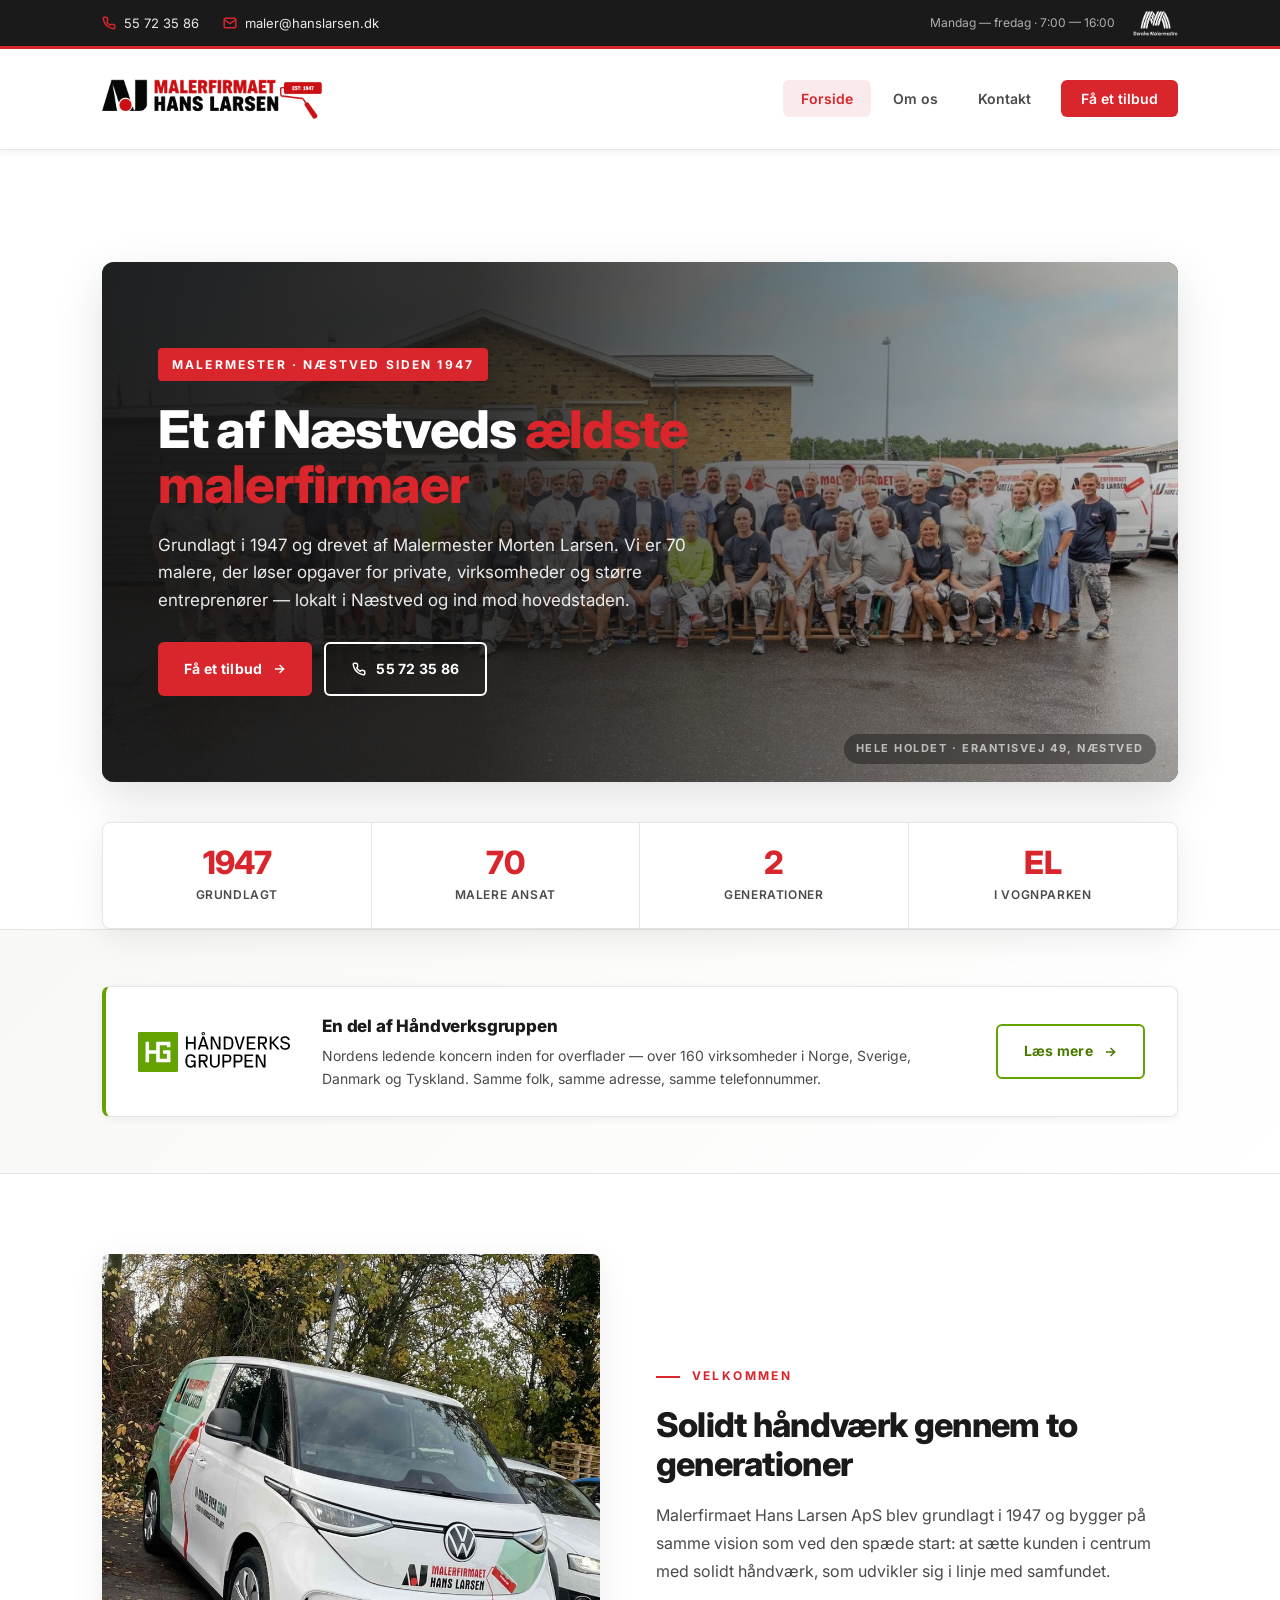
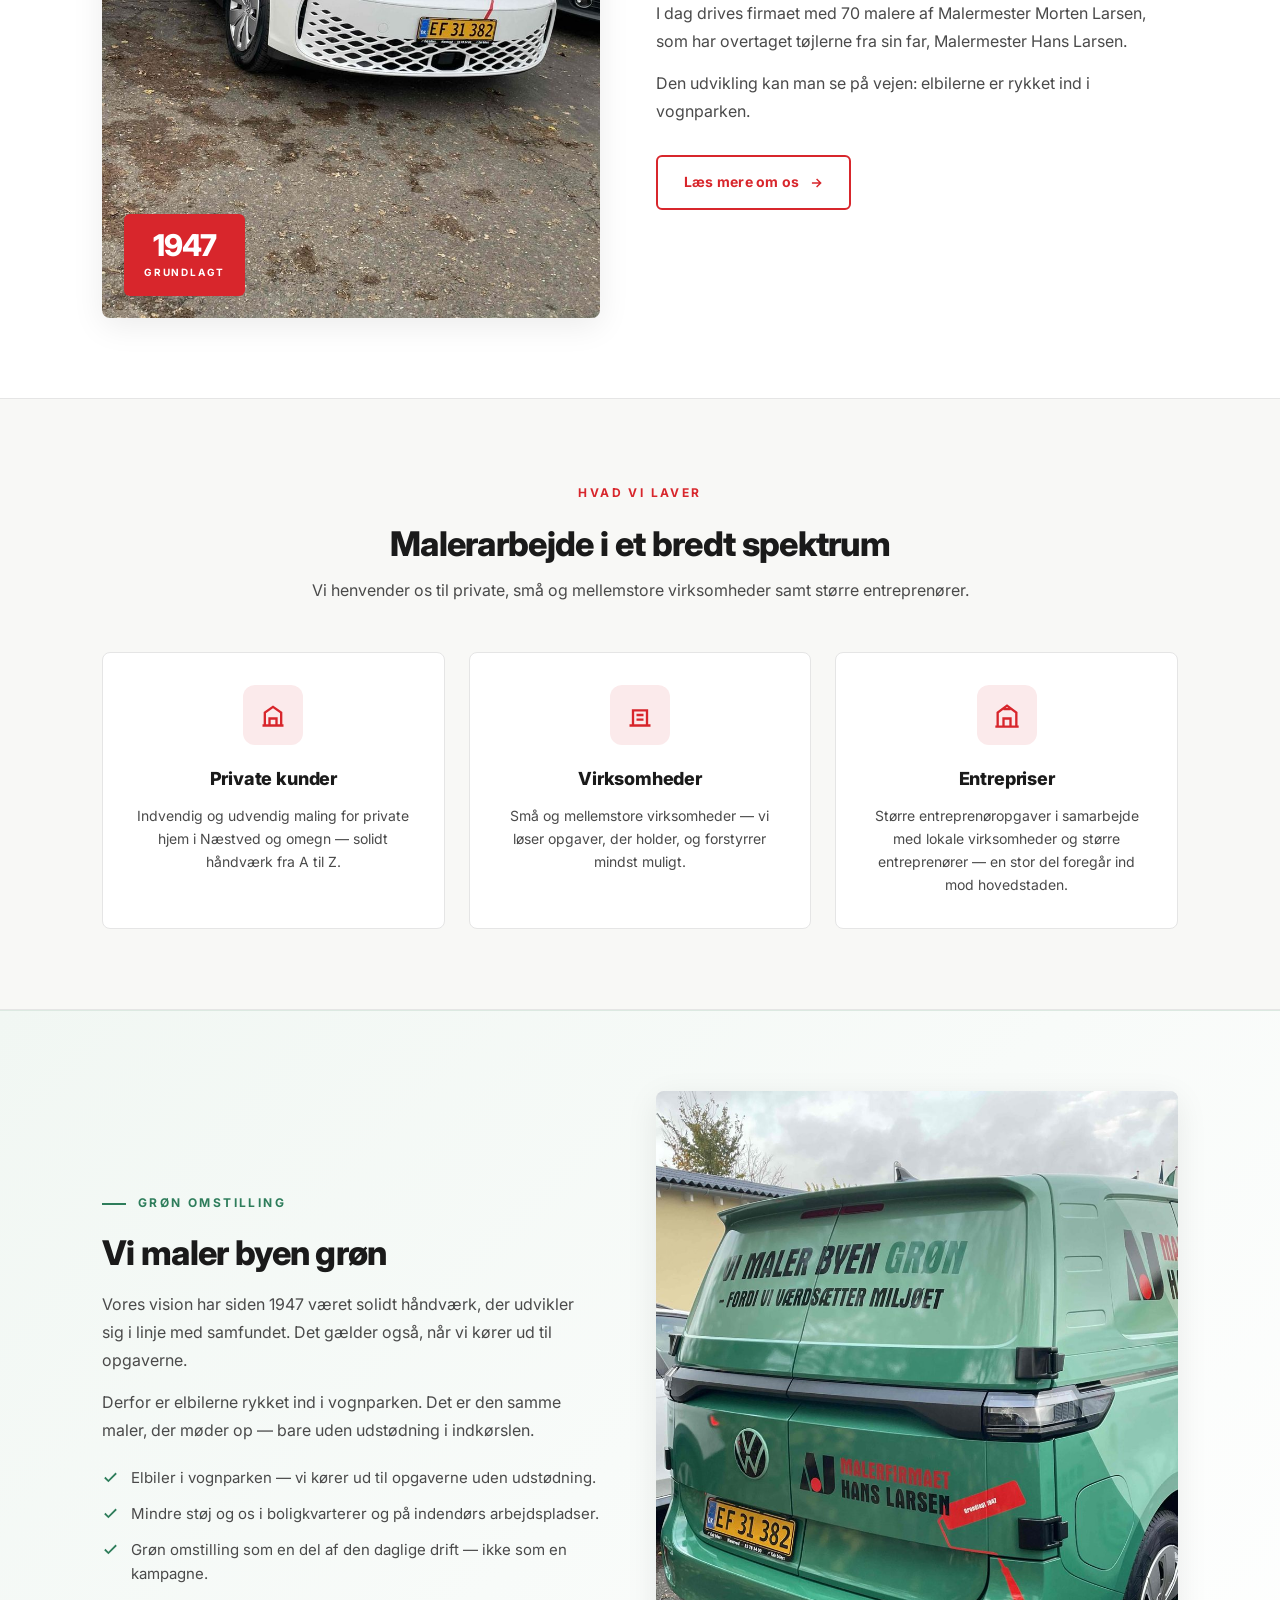
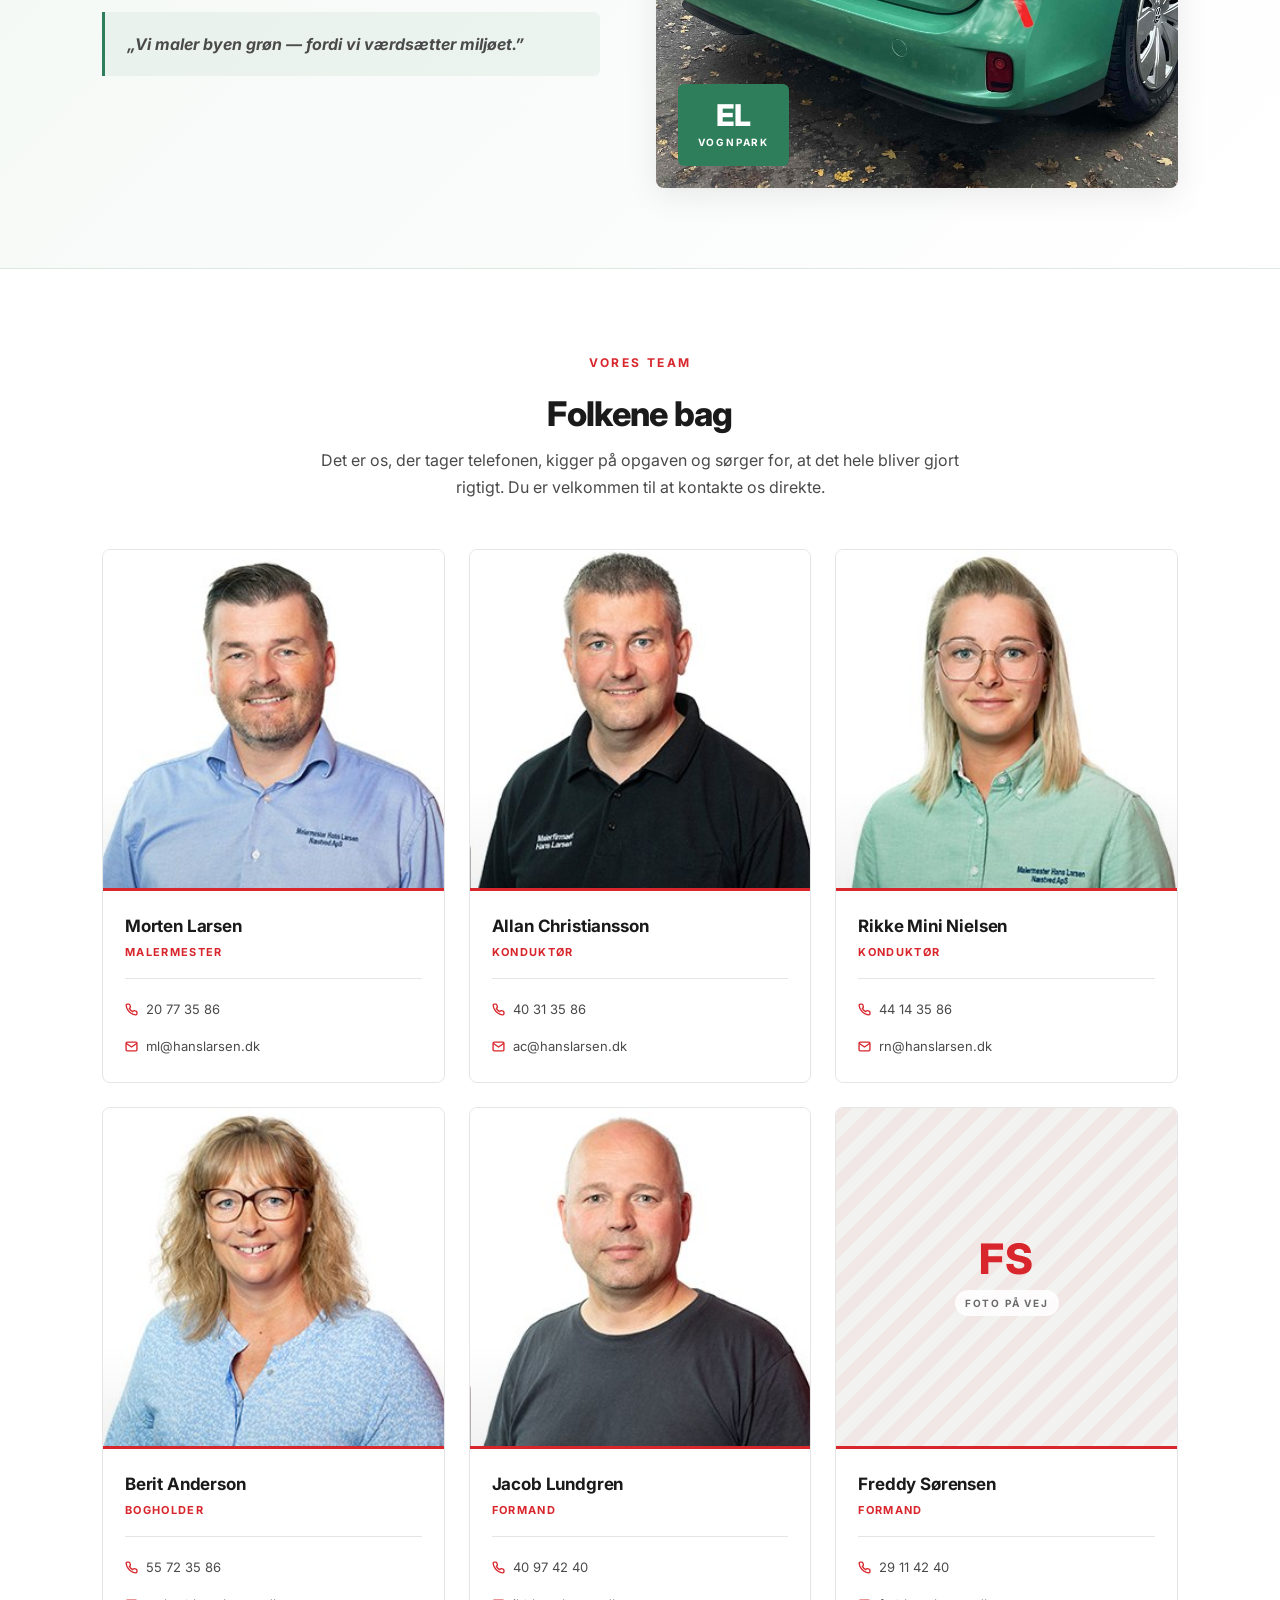
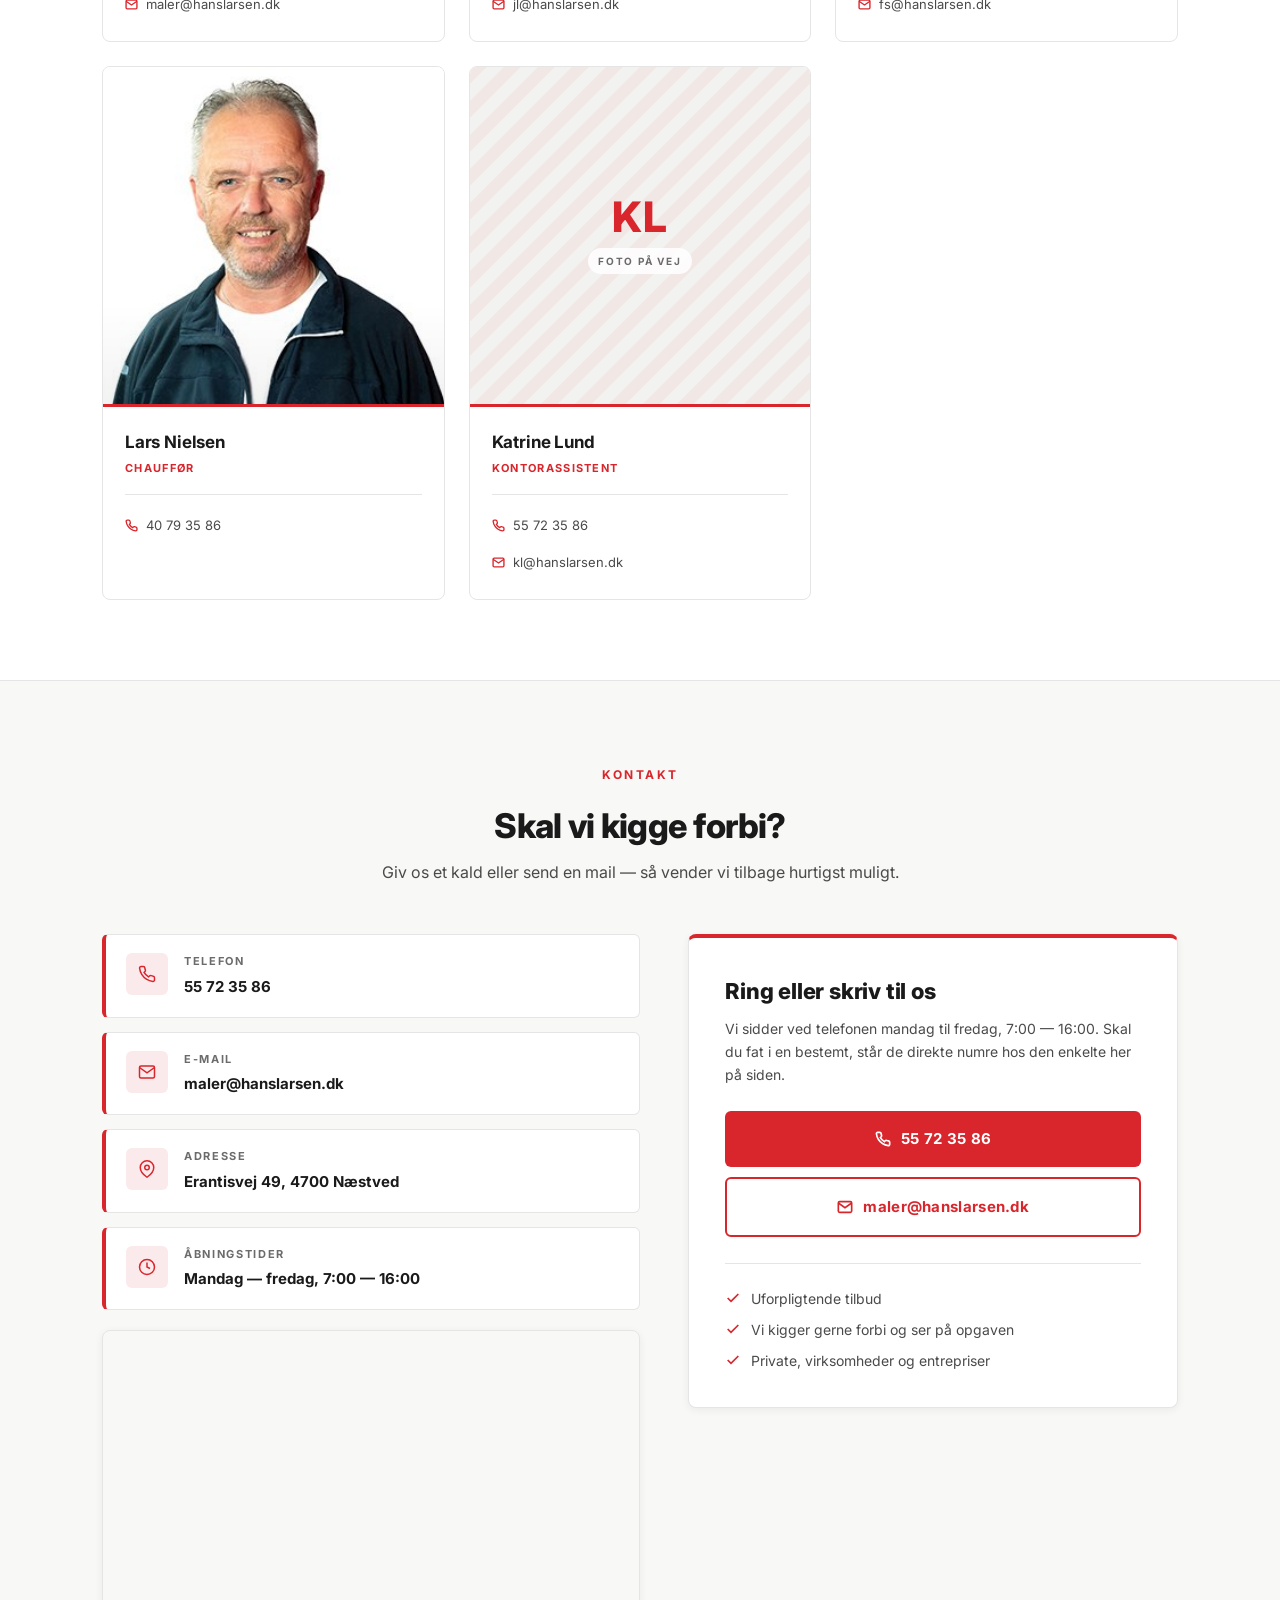
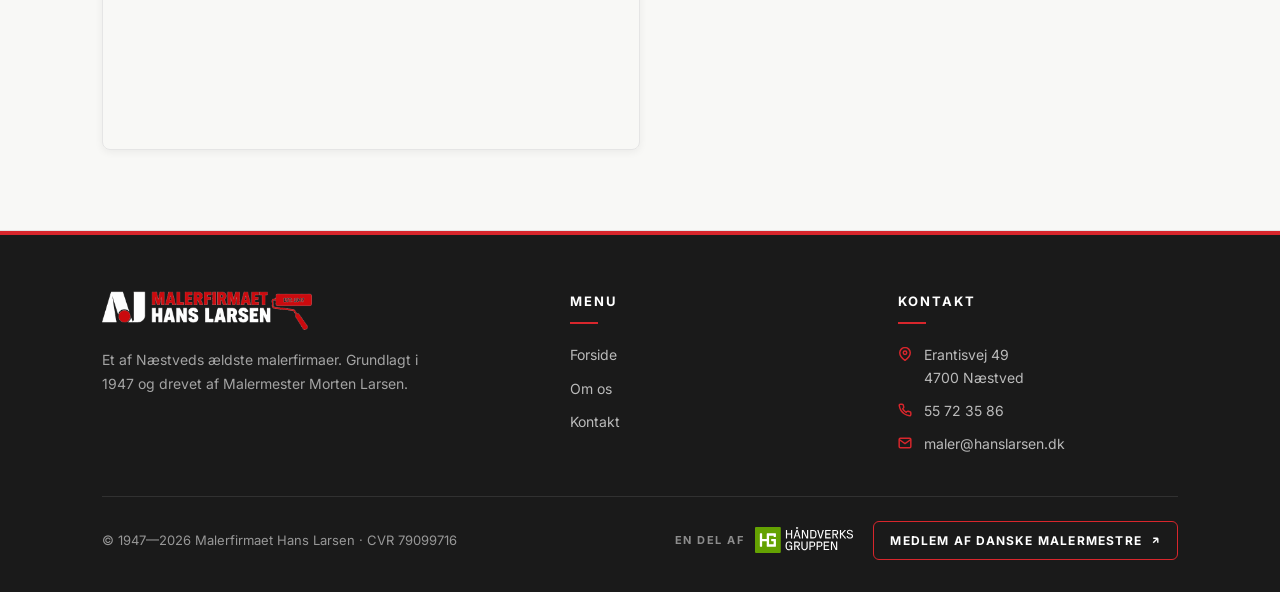
==== commit 199f9b66: "Fjern kontaktformularen og fortael at vi er en del af Haandverksgruppen Kunden oensker ikke henvende" ====
--- a/index.html
+++ b/index.html
@@ -279,8 +279,14 @@
     { "@type": "AdministrativeArea", "name": "Sjælland" },
     { "@type": "City", "name": "København" }
   ],
+  "parentOrganization": {
+    "@type": "Organization",
+    "name": "Håndverksgruppen",
+    "url": "https://www.handverksgruppen.com/da"
+  },
   "sameAs": [
-    "https://malermestre.dk/"
+    "https://malermestre.dk/",
+    "https://www.handverksgruppen.com/da"
   ]
 }
 </script>
@@ -383,6 +389,23 @@
   </div>
 </section>
 
+<!-- HÅNDVERKSGRUPPEN -->
+<section class="compact hg-band" aria-labelledby="hg-strip-title">
+  <div class="container">
+    <div class="hg-strip reveal">
+      <img src="images/handverksgruppen.svg" alt="Håndverksgruppen" width="943" height="248" loading="lazy">
+      <div class="hg-strip-text">
+        <h2 id="hg-strip-title">En del af Håndverksgruppen</h2>
+        <p>Nordens ledende koncern inden for overflader — over 160 virksomheder i Norge, Sverige, Danmark og Tyskland. Samme folk, samme adresse, samme telefonnummer.</p>
+      </div>
+      <a href="om-os.html#hg-title" class="btn btn-hg">
+        Læs mere
+        <svg width="14" height="14" viewBox="0 0 24 24" fill="none" stroke="currentColor" stroke-width="2.5" aria-hidden="true"><path d="M5 12h14M13 5l7 7-7 7"/></svg>
+      </a>
+    </div>
+  </div>
+</section>
+
 <!-- OM OS -->
 <section aria-labelledby="about-title">
   <div class="container">
@@ -576,7 +599,7 @@
     <div class="section-head center reveal">
       <span class="section-tag">Kontakt</span>
       <h2 id="contact-title" class="section-title" style="margin-top: 8px;">Skal vi kigge forbi?</h2>
-      <p>Udfyld formularen, så ringer vi dig op inden for 24 timer — eller giv os et kald direkte.</p>
+      <p>Giv os et kald eller send en mail — så vender vi tilbage hurtigst muligt.</p>
     </div>
     <div class="contact-front-grid">
       <div class="reveal-left">
@@ -626,53 +649,24 @@
         </div>
       </div>
 
-      <div class="form-card reveal-right">
-        <div id="formContent">
-          <h2>Vi ringer dig op</h2>
-          <p>Udfyld formularen — så ringer vi dig op inden for 24 timer på hverdage.</p>
-          <form id="contactForm" name="kontaktformular">
-            <div class="form-row">
-              <div class="form-group">
-                <label for="name">Navn *</label>
-                <input type="text" id="name" name="name" required placeholder="Dit fulde navn" autocomplete="name">
-              </div>
-              <div class="form-group">
-                <label for="phone">Telefon *</label>
-                <input type="tel" id="phone" name="phone" required placeholder="55 72 35 86" autocomplete="tel">
-              </div>
-            </div>
-            <div class="form-group">
-              <label for="email">E-mail</label>
-              <input type="email" id="email" name="email" placeholder="dig@email.dk" autocomplete="email">
-            </div>
-            <div class="form-group">
-              <label for="type">Type opgave</label>
-              <select id="type" name="type">
-                <option value="">Vælg...</option>
-                <option>Privat</option>
-                <option>Virksomhed</option>
-                <option>Entreprise</option>
-                <option>Andet</option>
-              </select>
-            </div>
-            <div class="form-group">
-              <label for="message">Beskriv kort hvad det handler om</label>
-              <textarea id="message" name="message" placeholder="Fx: indvendig maling af stue og køkken, ca. 50 m²..."></textarea>
-            </div>
-            <button type="submit" class="form-submit">
-              Send forespørgsel
-              <svg width="14" height="14" viewBox="0 0 24 24" fill="none" stroke="currentColor" stroke-width="2.5" aria-hidden="true"><path d="M5 12h14M13 5l7 7-7 7"/></svg>
-            </button>
-            <p class="form-disclaimer">Vi ringer dig op inden for 24 timer på hverdage. Dine oplysninger bruges kun til at besvare din forespørgsel.</p>
-          </form>
-        </div>
-        <div class="form-success" id="formSuccess" role="status" aria-live="polite">
-          <div class="form-success-icon">
-            <svg width="26" height="26" viewBox="0 0 24 24" fill="none" stroke="currentColor" stroke-width="2.5" aria-hidden="true"><path d="M20 6L9 17l-5-5"/></svg>
-          </div>
-          <h2>Tak for din henvendelse!</h2>
-          <p>Vi har modtaget din forespørgsel og ringer dig op inden for 24 timer på hverdage.</p>
-        </div>
+      <div class="contact-cta reveal-right">
+        <h2 id="forside-cta">Ring eller skriv til os</h2>
+        <p>Vi sidder ved telefonen mandag til fredag, 7:00 — 16:00. Skal du fat i en bestemt, står de direkte numre hos den enkelte her på siden.</p>
+        <div class="contact-cta-actions">
+          <a href="tel:+4555723586" class="btn btn-block">
+            <svg width="16" height="16" viewBox="0 0 24 24" fill="none" stroke="currentColor" stroke-width="2.5" aria-hidden="true"><path d="M22 16.92v3a2 2 0 01-2.18 2 19.79 19.79 0 01-8.63-3.07 19.5 19.5 0 01-6-6 19.79 19.79 0 01-3.07-8.67A2 2 0 014.11 2h3a2 2 0 012 1.72 12.84 12.84 0 00.7 2.81 2 2 0 01-.45 2.11L8.09 9.91a16 16 0 006 6l1.27-1.27a2 2 0 012.11-.45 12.84 12.84 0 002.81.7A2 2 0 0122 16.92z"/></svg>
+            55 72 35 86
+          </a>
+          <a href="mailto:maler@hanslarsen.dk" class="btn btn-ghost btn-block">
+            <svg width="16" height="16" viewBox="0 0 24 24" fill="none" stroke="currentColor" stroke-width="2.5" aria-hidden="true"><path d="M4 4h16c1.1 0 2 .9 2 2v12c0 1.1-.9 2-2 2H4c-1.1 0-2-.9-2-2V6c0-1.1.9-2 2-2z"/><polyline points="22,6 12,13 2,6"/></svg>
+            maler@hanslarsen.dk
+          </a>
+        </div>
+        <ul class="contact-cta-points">
+          <li><svg width="16" height="16" viewBox="0 0 24 24" fill="none" stroke="currentColor" stroke-width="2.5" aria-hidden="true"><path d="M20 6L9 17l-5-5"/></svg><span>Uforpligtende tilbud</span></li>
+          <li><svg width="16" height="16" viewBox="0 0 24 24" fill="none" stroke="currentColor" stroke-width="2.5" aria-hidden="true"><path d="M20 6L9 17l-5-5"/></svg><span>Vi kigger gerne forbi og ser på opgaven</span></li>
+          <li><svg width="16" height="16" viewBox="0 0 24 24" fill="none" stroke="currentColor" stroke-width="2.5" aria-hidden="true"><path d="M20 6L9 17l-5-5"/></svg><span>Private, virksomheder og entrepriser</span></li>
+        </ul>
       </div>
     </div>
   </div>
@@ -718,10 +712,16 @@
     </div>
     <div class="footer-bottom">
       <div class="footer-meta">© 1947—2026 Malerfirmaet Hans Larsen · CVR 79099716</div>
-      <a href="https://malermestre.dk/" target="_blank" rel="noopener" class="footer-link">
-        Medlem af Danske Malermestre
-        <svg width="11" height="11" viewBox="0 0 24 24" fill="none" stroke="currentColor" stroke-width="3" aria-hidden="true"><path d="M7 17L17 7M17 7H7M17 7V17"/></svg>
-      </a>
+      <div class="footer-badges">
+        <a href="https://www.handverksgruppen.com/da" target="_blank" rel="noopener" class="footer-hg" title="Vi er en del af Håndverksgruppen">
+          <span>En del af</span>
+          <img src="images/handverksgruppen-hvid.svg" alt="Håndverksgruppen" width="943" height="248" loading="lazy" />
+        </a>
+        <a href="https://malermestre.dk/" target="_blank" rel="noopener" class="footer-link">
+          Medlem af Danske Malermestre
+          <svg width="11" height="11" viewBox="0 0 24 24" fill="none" stroke="currentColor" stroke-width="3" aria-hidden="true"><path d="M7 17L17 7M17 7H7M17 7V17"/></svg>
+        </a>
+      </div>
     </div>
   </div>
 </footer>
--- a/styles.css
+++ b/styles.css
@@ -51,7 +51,7 @@
 a { color: inherit; text-decoration: none; transition: color 0.2s var(--transition); }
 button, input, select, textarea { font-family: inherit; }
 button { cursor: pointer; border: none; background: none; }
-img { max-width: 100%; display: block; }
+img { max-width: 100%; height: auto; display: block; }
 
 /* Skip link for accessibility */
 .skip-link {
@@ -557,108 +557,6 @@
 }
 .contact-info-text a { color: inherit; }
 .contact-info-text a:hover { color: var(--red); }
-
-/* ============ FORM ============ */
-.form-card {
-  background: white;
-  border: 1px solid var(--gray-200);
-  border-radius: 8px;
-  padding: 36px;
-  border-top: 4px solid var(--red);
-  box-shadow: var(--shadow-sm);
-}
-.form-card h2 {
-  font-size: 22px;
-  font-weight: 800;
-  margin-bottom: 6px;
-  letter-spacing: -0.01em;
-}
-.form-card #formContent > p {
-  color: var(--gray-700);
-  margin-bottom: 24px;
-  font-size: 14px;
-  line-height: 1.6;
-}
-.form-row { display: grid; grid-template-columns: 1fr 1fr; gap: 14px; }
-.form-group { margin-bottom: 16px; }
-.form-group label {
-  display: block;
-  font-size: 12px;
-  font-weight: 700;
-  letter-spacing: 0.08em;
-  text-transform: uppercase;
-  color: var(--gray-700);
-  margin-bottom: 8px;
-}
-.form-group input,
-.form-group select,
-.form-group textarea {
-  width: 100%;
-  padding: 12px 14px;
-  border: 1px solid var(--gray-200);
-  border-radius: 6px;
-  font-size: 15px;
-  background: white;
-  color: var(--black);
-  transition: all 0.2s var(--transition);
-}
-.form-group input:focus,
-.form-group select:focus,
-.form-group textarea:focus {
-  outline: none;
-  border-color: var(--red);
-  box-shadow: 0 0 0 3px var(--red-soft);
-}
-.form-group textarea { resize: vertical; min-height: 110px; font-family: inherit; }
-.form-submit {
-  width: 100%;
-  background: var(--red);
-  color: white;
-  padding: 14px 24px;
-  border-radius: 6px;
-  font-weight: 700;
-  font-size: 14px;
-  margin-top: 6px;
-  display: flex;
-  align-items: center;
-  justify-content: center;
-  gap: 10px;
-  transition: all 0.25s var(--transition);
-}
-.form-submit:hover {
-  background: var(--red-dark);
-  transform: translateY(-2px);
-  box-shadow: 0 12px 24px rgba(216,38,44,0.3);
-}
-.form-disclaimer {
-  font-size: 12px;
-  color: var(--gray-600);
-  text-align: center;
-  margin-top: 12px;
-  line-height: 1.5;
-}
-.form-success {
-  display: none;
-  padding: 32px;
-  text-align: center;
-  background: var(--red-soft);
-  border-radius: 6px;
-  border: 1px solid var(--red);
-}
-.form-success.active { display: block; animation: fadeInUp 0.4s var(--transition); }
-.form-success-icon {
-  width: 56px;
-  height: 56px;
-  background: var(--red);
-  color: white;
-  border-radius: 50%;
-  display: flex;
-  align-items: center;
-  justify-content: center;
-  margin: 0 auto 16px;
-}
-.form-success h2 { font-size: 20px; margin-bottom: 8px; }
-.form-success p { color: var(--gray-700); font-size: 14px; }
 
 /* ============ MAP ============ */
 .map-wrap {
@@ -786,8 +684,6 @@
   section { padding: 48px 0; }
   .section-head { margin-bottom: 36px; }
   .team-grid { grid-template-columns: 1fr; gap: 18px; }
-  .form-card { padding: 24px; }
-  .form-row { grid-template-columns: 1fr; }
   .map-wrap { height: 320px; }
   .footer-grid { grid-template-columns: 1fr; gap: 32px; }
   .footer-bottom { flex-direction: column; align-items: flex-start; }
@@ -1077,9 +973,10 @@
 }
 .photo-band img {
   width: 100%;
-  aspect-ratio: 16 / 9;
+  height: auto;
+  aspect-ratio: 5 / 2;
   object-fit: cover;
-  object-position: center 46%;
+  object-position: center 45%;
   display: block;
 }
 .photo-caption {
@@ -1105,7 +1002,7 @@
 
 @media (max-width: 860px) {
   .prose-2col { columns: 1; column-gap: 0; margin-top: 32px; }
-  .photo-band img { aspect-ratio: 4 / 3; }
+  .photo-band img { aspect-ratio: auto; }
 }
 
 /* ============ MOBILE POLISH ============ */
@@ -1121,4 +1018,239 @@
   .footer-list .icon-row { align-items: center; }
   .footer-list .icon-row svg { margin-top: 0; }
   .footer-list .icon-row a { padding: 5px 0; }
-}
+  .contact-info-text strong a { display: inline-block; padding: 4px 0; }
+}
+
+/* ============ DIREKTE KONTAKT (erstatter formularen) ============ */
+.contact-cta {
+  background: white;
+  border: 1px solid var(--gray-200);
+  border-top: 4px solid var(--red);
+  border-radius: 8px;
+  padding: 36px;
+  box-shadow: var(--shadow-sm);
+}
+.contact-cta h2 {
+  font-size: 22px;
+  font-weight: 800;
+  margin-bottom: 8px;
+  letter-spacing: -0.01em;
+}
+.contact-cta > p {
+  color: var(--gray-700);
+  font-size: 14px;
+  line-height: 1.65;
+  margin-bottom: 24px;
+}
+.contact-cta-actions {
+  display: flex;
+  flex-direction: column;
+  gap: 10px;
+}
+.btn-block {
+  width: 100%;
+  justify-content: center;
+  padding: 16px 24px;
+  font-size: 15px;
+}
+.contact-cta-points {
+  list-style: none;
+  display: flex;
+  flex-direction: column;
+  gap: 10px;
+  margin-top: 26px;
+  padding-top: 24px;
+  border-top: 1px solid var(--gray-200);
+}
+.contact-cta-points li {
+  display: flex;
+  gap: 10px;
+  align-items: flex-start;
+  font-size: 14px;
+  color: var(--gray-700);
+  line-height: 1.5;
+}
+.contact-cta-points svg { color: var(--red); flex-shrink: 0; margin-top: 2px; }
+
+/* ============ HÅNDVERKSGRUPPEN ============ */
+:root { --hg-green: #64A202; --hg-green-dark: #4A7A01; }
+
+section.hg-band {
+  background: linear-gradient(135deg, var(--gray-50) 0%, var(--white) 100%);
+  border-top: 1px solid var(--gray-200);
+  border-bottom: 1px solid var(--gray-200);
+}
+.hg-tag {
+  display: inline-block;
+  font-size: 12px;
+  font-weight: 700;
+  letter-spacing: 0.2em;
+  text-transform: uppercase;
+  color: var(--hg-green-dark);
+  margin-bottom: 14px;
+  position: relative;
+  padding-left: 36px;
+}
+.hg-tag::before {
+  content: '';
+  position: absolute;
+  left: 0;
+  top: 50%;
+  width: 24px;
+  height: 2px;
+  background: var(--hg-green);
+}
+.hg-quote {
+  margin-top: 26px;
+  padding: 22px 26px;
+  background: white;
+  border: 1px solid var(--gray-200);
+  border-left: 3px solid var(--hg-green);
+  border-radius: 0 8px 8px 0;
+}
+.hg-quote p {
+  font-size: 15px;
+  font-style: italic;
+  line-height: 1.65;
+  color: var(--gray-900);
+  margin-bottom: 10px;
+}
+.hg-quote cite {
+  font-style: normal;
+  font-size: 12px;
+  font-weight: 700;
+  letter-spacing: 0.12em;
+  text-transform: uppercase;
+  color: var(--gray-600);
+}
+
+/* Fact card beside the text */
+.hg-card {
+  background: white;
+  border: 1px solid var(--gray-200);
+  border-radius: 8px;
+  padding: 32px;
+  box-shadow: var(--shadow-sm);
+}
+.hg-card > img {
+  height: 44px;
+  width: auto;
+  margin-bottom: 22px;
+}
+.hg-card-lead {
+  font-size: 15px;
+  font-weight: 700;
+  line-height: 1.5;
+  letter-spacing: -0.01em;
+  margin-bottom: 24px;
+}
+.hg-facts {
+  list-style: none;
+  display: grid;
+  grid-template-columns: repeat(2, 1fr);
+  gap: 18px 16px;
+  padding-top: 24px;
+  border-top: 1px solid var(--gray-200);
+}
+.hg-facts strong {
+  display: block;
+  font-size: 26px;
+  font-weight: 800;
+  line-height: 1;
+  letter-spacing: -0.02em;
+  color: var(--hg-green-dark);
+  margin-bottom: 5px;
+}
+.hg-facts span {
+  font-size: 12px;
+  font-weight: 600;
+  letter-spacing: 0.05em;
+  text-transform: uppercase;
+  color: var(--gray-700);
+  line-height: 1.35;
+}
+.hg-card-note {
+  margin-top: 24px;
+  padding-top: 20px;
+  border-top: 1px solid var(--gray-200);
+  font-size: 13px;
+  line-height: 1.6;
+  color: var(--gray-600);
+}
+
+/* Compact strip for the front page */
+.hg-strip {
+  display: grid;
+  grid-template-columns: auto 1fr auto;
+  gap: 32px;
+  align-items: center;
+  background: white;
+  border: 1px solid var(--gray-200);
+  border-left: 4px solid var(--hg-green);
+  border-radius: 8px;
+  padding: 26px 32px;
+  box-shadow: var(--shadow-sm);
+}
+.hg-strip > img { height: 40px; width: auto; flex-shrink: 0; }
+.hg-strip-text h2 {
+  font-size: 17px;
+  font-weight: 800;
+  letter-spacing: -0.01em;
+  margin-bottom: 5px;
+}
+.hg-strip-text p {
+  font-size: 14px;
+  line-height: 1.6;
+  color: var(--gray-700);
+  margin: 0;
+}
+.hg-strip .btn { flex-shrink: 0; }
+
+/* Footer badge */
+.footer-badges {
+  display: flex;
+  align-items: center;
+  gap: 20px;
+  flex-wrap: wrap;
+}
+.footer-hg {
+  display: inline-flex;
+  align-items: center;
+  gap: 10px;
+  transition: opacity 0.2s var(--transition);
+}
+.footer-hg:hover { opacity: 0.75; }
+.footer-hg span {
+  font-size: 11px;
+  font-weight: 700;
+  letter-spacing: 0.14em;
+  text-transform: uppercase;
+  color: rgba(255,255,255,0.5);
+}
+.footer-hg img { height: 26px; width: auto; }
+
+@media (max-width: 960px) {
+  .hg-strip { grid-template-columns: 1fr; gap: 20px; text-align: left; }
+  .hg-strip .btn { justify-self: start; }
+}
+
+@media (max-width: 760px) {
+  .contact-cta { padding: 26px 22px; }
+  .hg-card { padding: 26px 22px; }
+  .hg-facts { gap: 16px 12px; }
+  .hg-facts strong { font-size: 22px; }
+  .footer-badges { gap: 16px; }
+}
+
+/* Green ghost button, so the CTA inside the Håndverksgruppen section does
+   not fight the group's own colour. */
+.btn-hg {
+  background: transparent;
+  color: var(--hg-green-dark);
+  border: 2px solid var(--hg-green);
+}
+.btn-hg:hover {
+  background: var(--hg-green);
+  color: white;
+  box-shadow: 0 12px 24px rgba(100,162,2,0.28);
+}
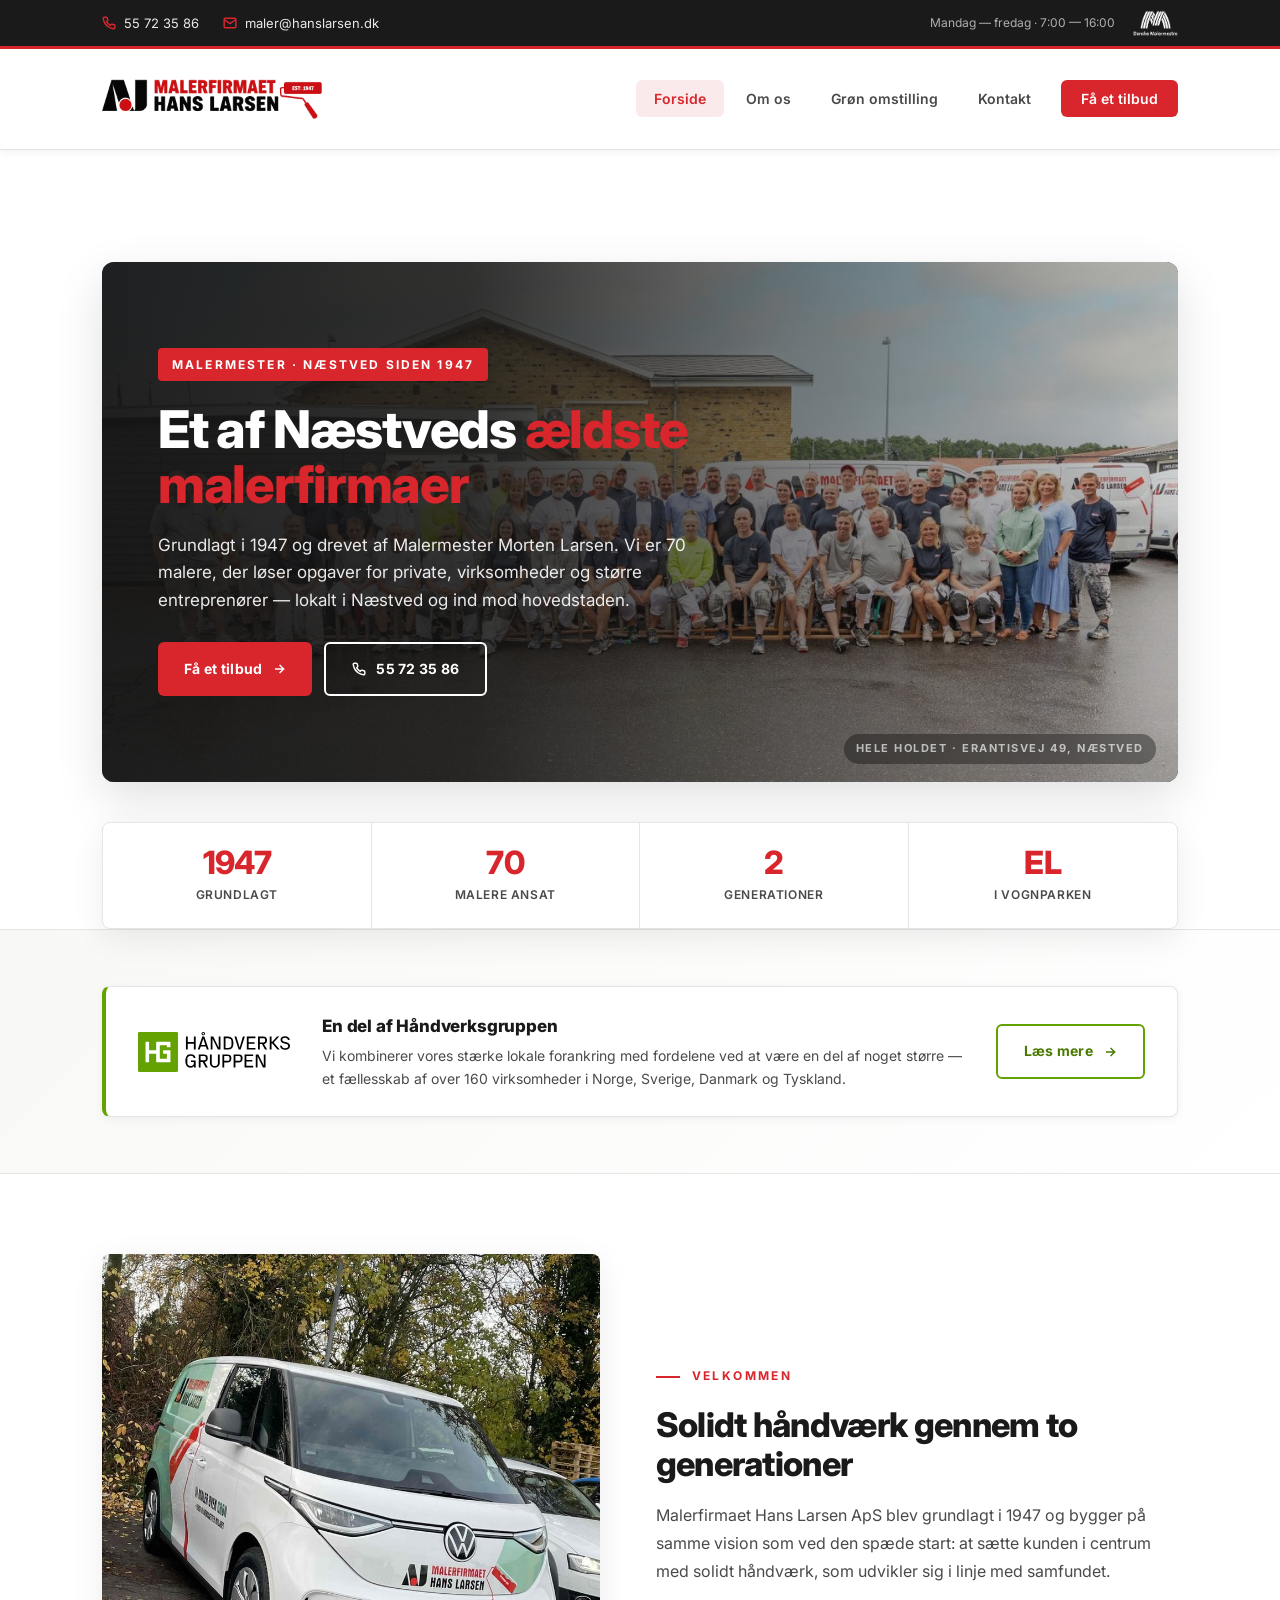
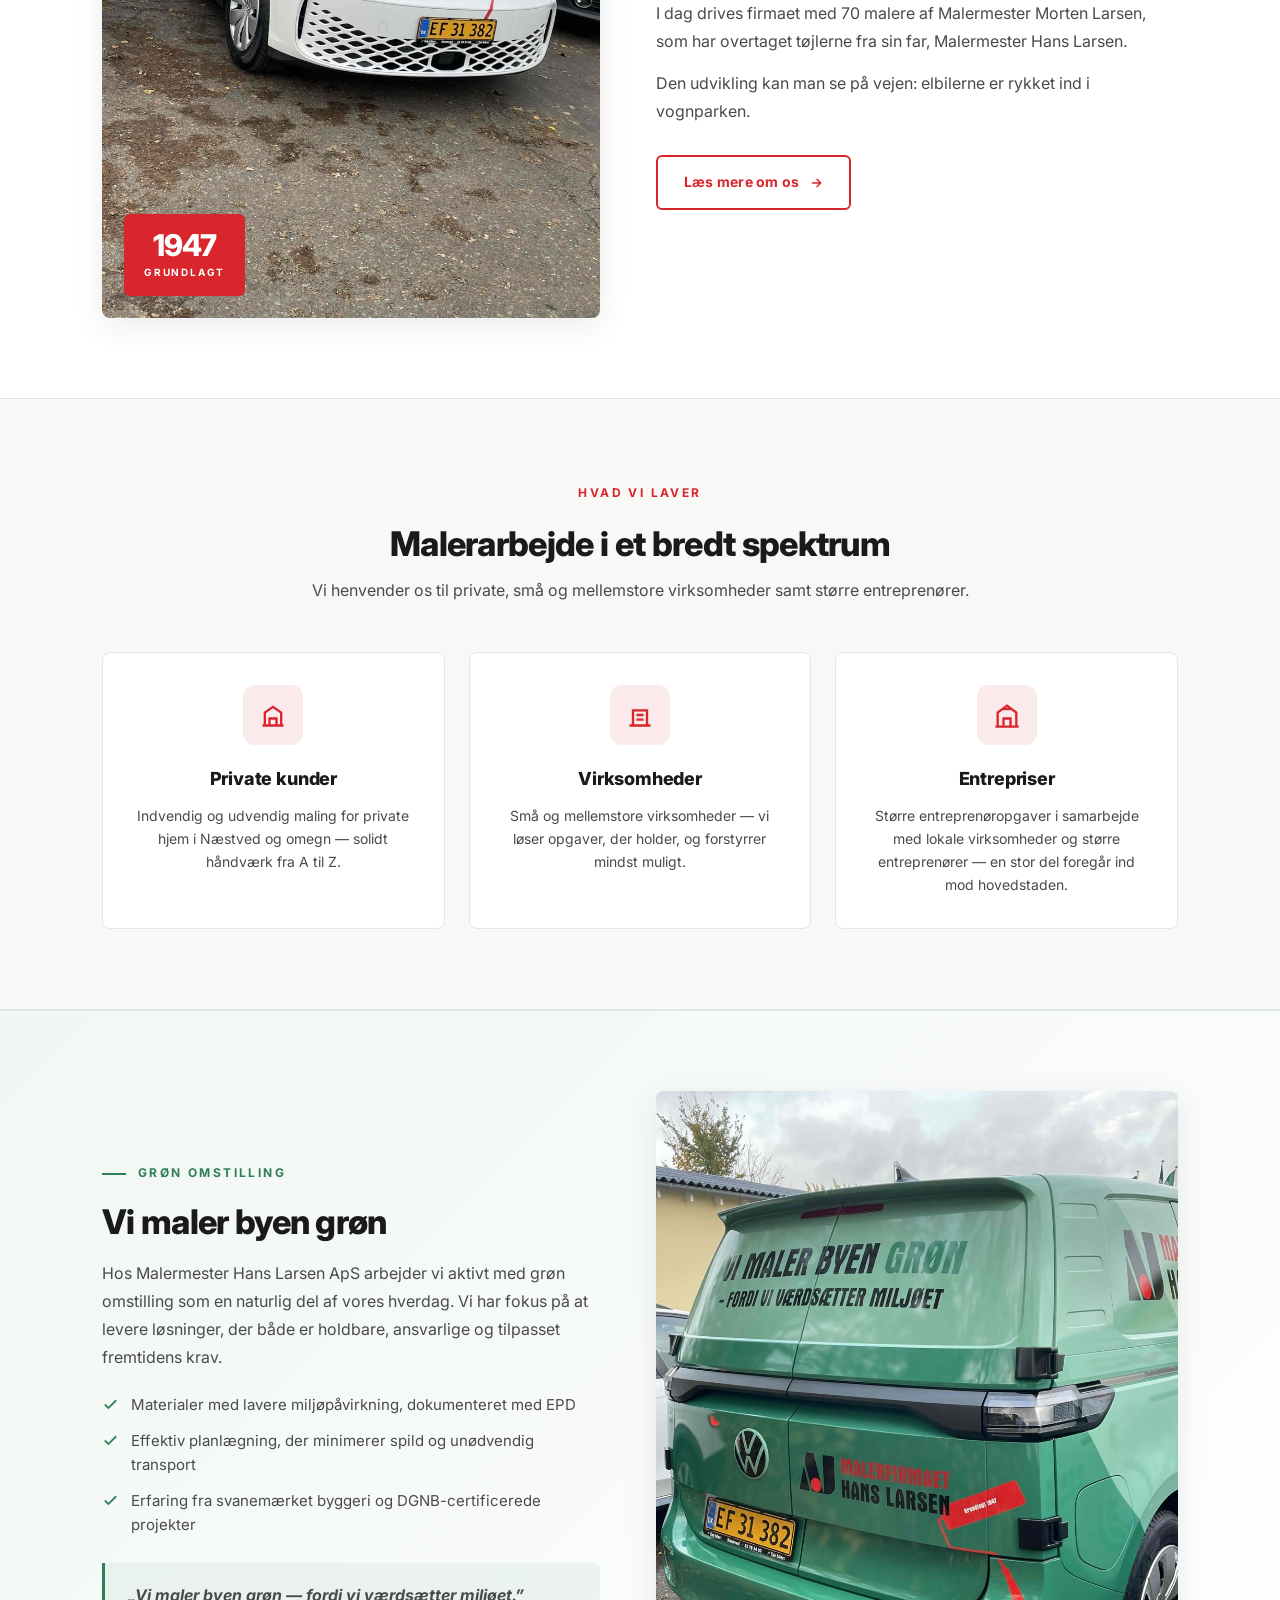
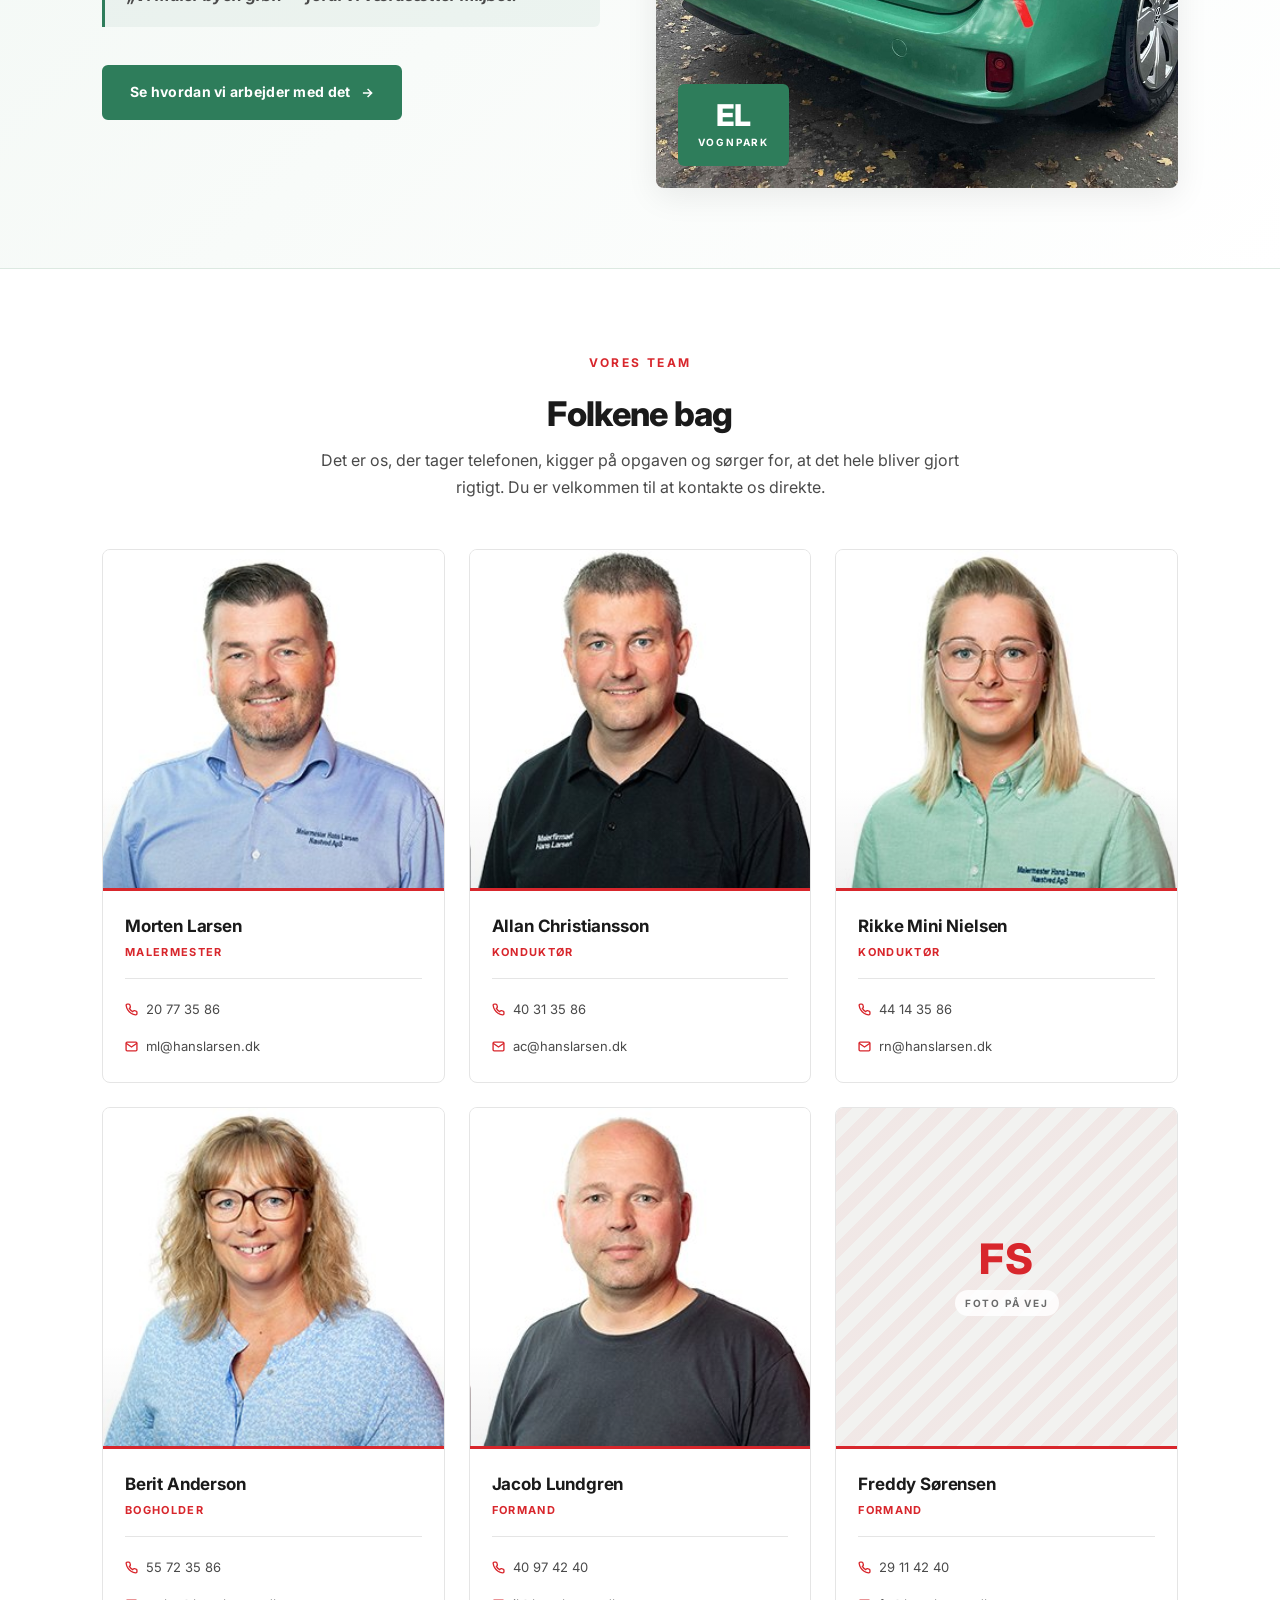
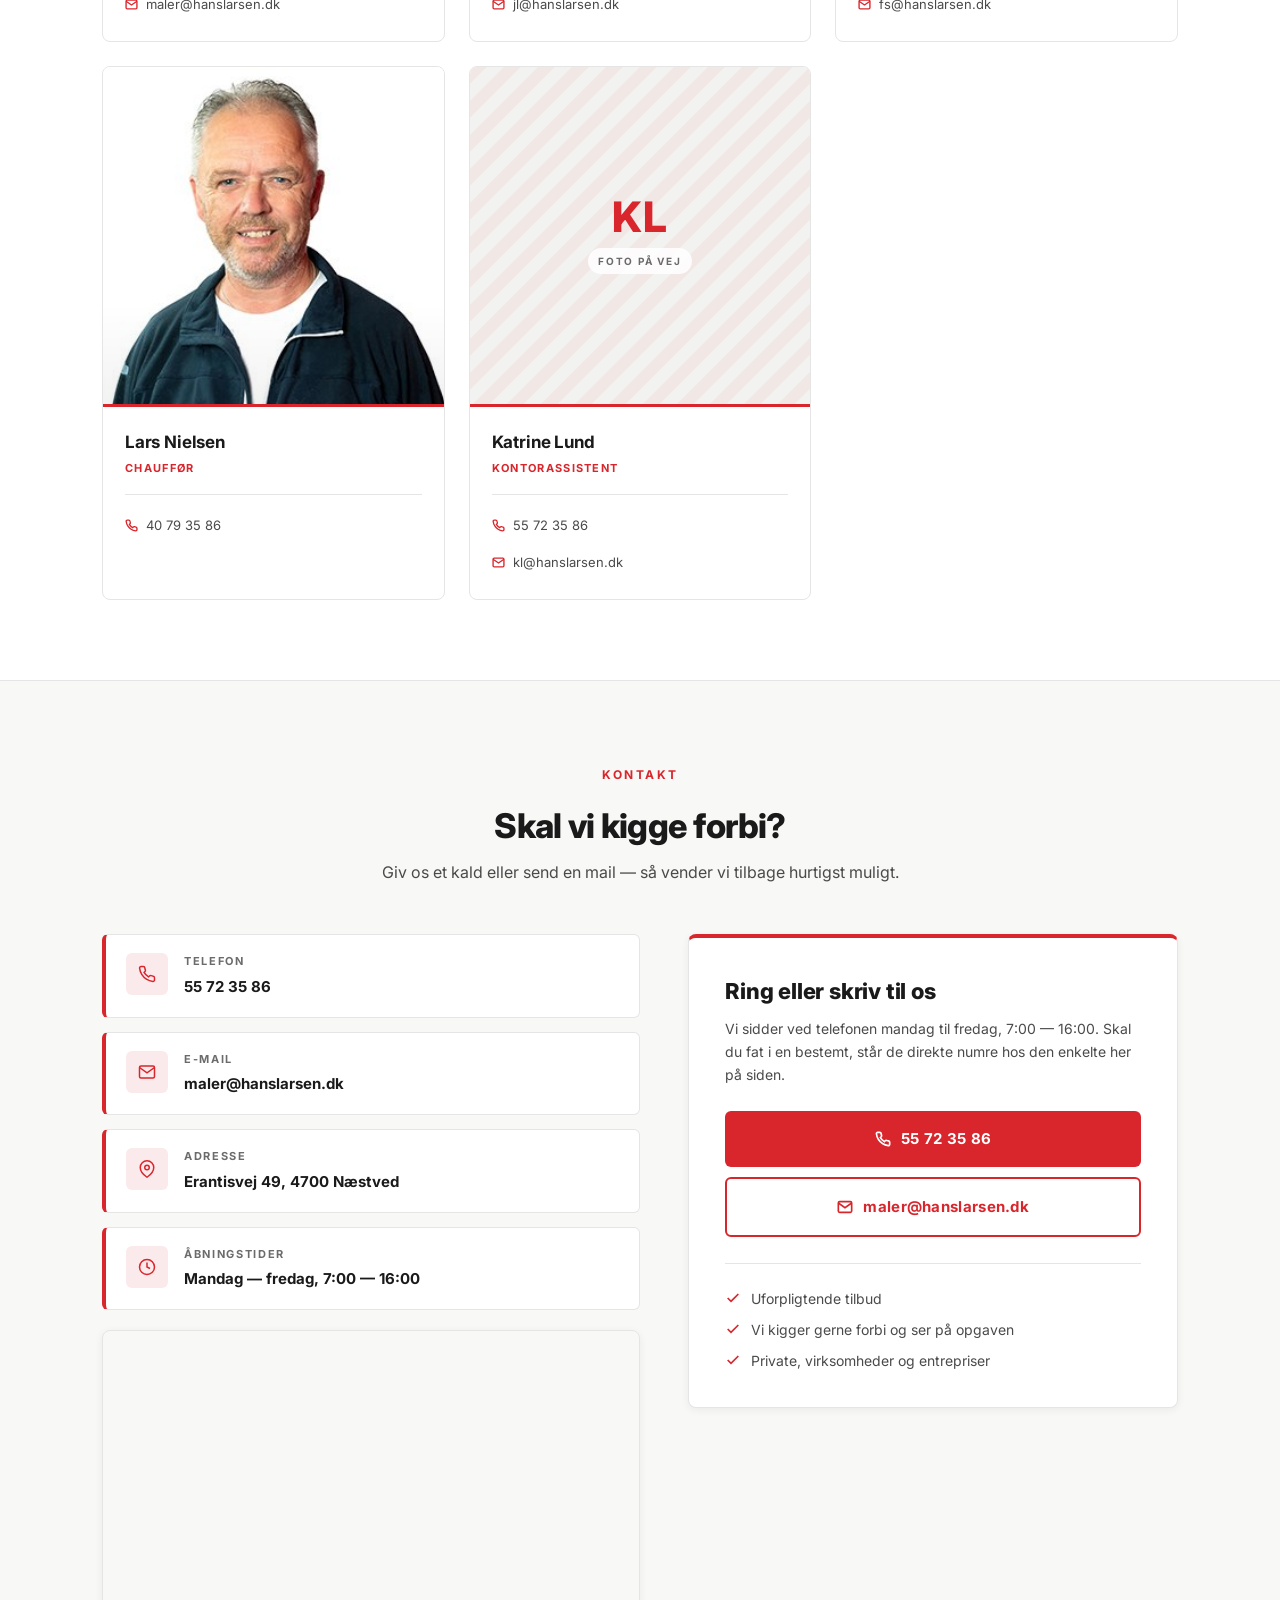
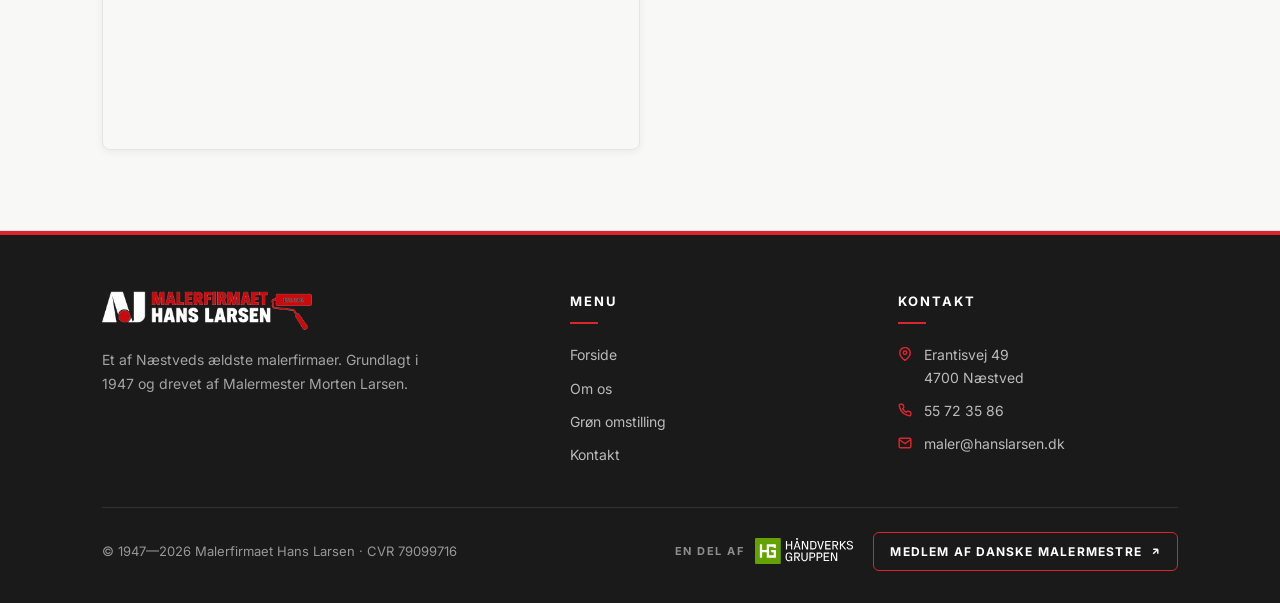
==== commit d3f41793: "Kundens egen tekst ind paa Om os, Groen omstilling, HG og AMO Om os - De fire nye afsnit fra kunden " ====
--- a/index.html
+++ b/index.html
@@ -332,6 +332,7 @@
     <ul class="nav-menu" id="navMenu">
       <li><a href="index.html" class="active" aria-current="page">Forside</a></li>
       <li><a href="om-os.html">Om os</a></li>
+      <li><a href="groen-omstilling.html">Grøn omstilling</a></li>
       <li><a href="kontakt.html">Kontakt</a></li>
       <li><a href="kontakt.html" class="nav-cta">Få et tilbud</a></li>
     </ul>
@@ -396,7 +397,7 @@
       <img src="images/handverksgruppen.svg" alt="Håndverksgruppen" width="943" height="248" loading="lazy">
       <div class="hg-strip-text">
         <h2 id="hg-strip-title">En del af Håndverksgruppen</h2>
-        <p>Nordens ledende koncern inden for overflader — over 160 virksomheder i Norge, Sverige, Danmark og Tyskland. Samme folk, samme adresse, samme telefonnummer.</p>
+        <p>Vi kombinerer vores stærke lokale forankring med fordelene ved at være en del af noget større — et fællesskab af over 160 virksomheder i Norge, Sverige, Danmark og Tyskland.</p>
       </div>
       <a href="om-os.html#hg-title" class="btn btn-hg">
         Læs mere
@@ -480,14 +481,17 @@
       <div class="split-content reveal-right">
         <span class="green-tag">Grøn omstilling</span>
         <h2 id="groen-title" class="section-title" style="margin-top: 6px; margin-bottom: 18px;">Vi maler byen grøn</h2>
-        <p>Vores vision har siden 1947 været solidt håndværk, der udvikler sig i linje med samfundet. Det gælder også, når vi kører ud til opgaverne.</p>
-        <p>Derfor er elbilerne rykket ind i vognparken. Det er den samme maler, der møder op — bare uden udstødning i indkørslen.</p>
+        <p>Hos Malermester Hans Larsen ApS arbejder vi aktivt med grøn omstilling som en naturlig del af vores hverdag. Vi har fokus på at levere løsninger, der både er holdbare, ansvarlige og tilpasset fremtidens krav.</p>
         <ul class="green-points">
-          <li><svg width="17" height="17" viewBox="0 0 24 24" fill="none" stroke="currentColor" stroke-width="2.5" aria-hidden="true"><path d="M20 6L9 17l-5-5"/></svg><span>Elbiler i vognparken — vi kører ud til opgaverne uden udstødning.</span></li>
-          <li><svg width="17" height="17" viewBox="0 0 24 24" fill="none" stroke="currentColor" stroke-width="2.5" aria-hidden="true"><path d="M20 6L9 17l-5-5"/></svg><span>Mindre støj og os i boligkvarterer og på indendørs arbejdspladser.</span></li>
-          <li><svg width="17" height="17" viewBox="0 0 24 24" fill="none" stroke="currentColor" stroke-width="2.5" aria-hidden="true"><path d="M20 6L9 17l-5-5"/></svg><span>Grøn omstilling som en del af den daglige drift — ikke som en kampagne.</span></li>
+          <li><svg width="17" height="17" viewBox="0 0 24 24" fill="none" stroke="currentColor" stroke-width="2.5" aria-hidden="true"><path d="M20 6L9 17l-5-5"/></svg><span>Materialer med lavere miljøpåvirkning, dokumenteret med EPD</span></li>
+          <li><svg width="17" height="17" viewBox="0 0 24 24" fill="none" stroke="currentColor" stroke-width="2.5" aria-hidden="true"><path d="M20 6L9 17l-5-5"/></svg><span>Effektiv planlægning, der minimerer spild og unødvendig transport</span></li>
+          <li><svg width="17" height="17" viewBox="0 0 24 24" fill="none" stroke="currentColor" stroke-width="2.5" aria-hidden="true"><path d="M20 6L9 17l-5-5"/></svg><span>Erfaring fra svanemærket byggeri og DGNB-certificerede projekter</span></li>
         </ul>
         <p class="green-quote">„Vi maler byen grøn — fordi vi værdsætter miljøet.”</p>
+        <a href="groen-omstilling.html" class="btn btn-groen" style="margin-top: 24px;">
+          Se hvordan vi arbejder med det
+          <svg width="14" height="14" viewBox="0 0 24 24" fill="none" stroke="currentColor" stroke-width="2.5" aria-hidden="true"><path d="M5 12h14M13 5l7 7-7 7"/></svg>
+        </a>
       </div>
     </div>
   </div>
@@ -689,6 +693,7 @@
         <ul class="footer-list">
           <li><a href="index.html">Forside</a></li>
           <li><a href="om-os.html">Om os</a></li>
+          <li><a href="groen-omstilling.html">Grøn omstilling</a></li>
           <li><a href="kontakt.html">Kontakt</a></li>
         </ul>
       </div>
--- a/styles.css
+++ b/styles.css
@@ -1254,3 +1254,70 @@
   color: white;
   box-shadow: 0 12px 24px rgba(100,162,2,0.28);
 }
+
+/* ============ GRØN OMSTILLING (egen side) ============ */
+.btn-groen {
+  background: #2E7D5B;
+  color: white;
+  border: 2px solid #2E7D5B;
+}
+.btn-groen:hover {
+  background: #246247;
+  border-color: #246247;
+  color: white;
+  box-shadow: 0 12px 24px rgba(46,125,91,0.3);
+}
+.groen-subhead {
+  margin-top: 30px;
+  margin-bottom: 4px;
+  font-size: 16px;
+  font-weight: 800;
+  letter-spacing: -0.01em;
+}
+.groen-note {
+  margin-top: 32px;
+  padding: 20px 24px;
+  background: var(--gray-50);
+  border: 1px solid var(--gray-200);
+  border-left: 3px solid #2E7D5B;
+  border-radius: 0 8px 8px 0;
+  font-size: 15px;
+  line-height: 1.7;
+  color: var(--gray-700);
+}
+.groen-closing {
+  max-width: 720px;
+  margin: 0 auto;
+  text-align: center;
+}
+.groen-closing h2 {
+  font-size: clamp(22px, 3vw, 28px);
+  font-weight: 800;
+  letter-spacing: -0.02em;
+  margin-bottom: 14px;
+}
+.groen-closing p {
+  font-size: 17px;
+  line-height: 1.7;
+  color: var(--gray-700);
+  margin-bottom: 26px;
+}
+
+/* ============ AMO: brødtekst ============ */
+.amo-intro {
+  max-width: 68ch;
+  margin-bottom: 8px;
+}
+.amo-intro p {
+  color: var(--gray-700);
+  font-size: 16px;
+  line-height: 1.75;
+  margin-bottom: 14px;
+}
+.amo-subhead {
+  margin-top: 32px;
+  margin-bottom: 14px;
+  font-size: 18px;
+  font-weight: 800;
+  letter-spacing: -0.01em;
+}
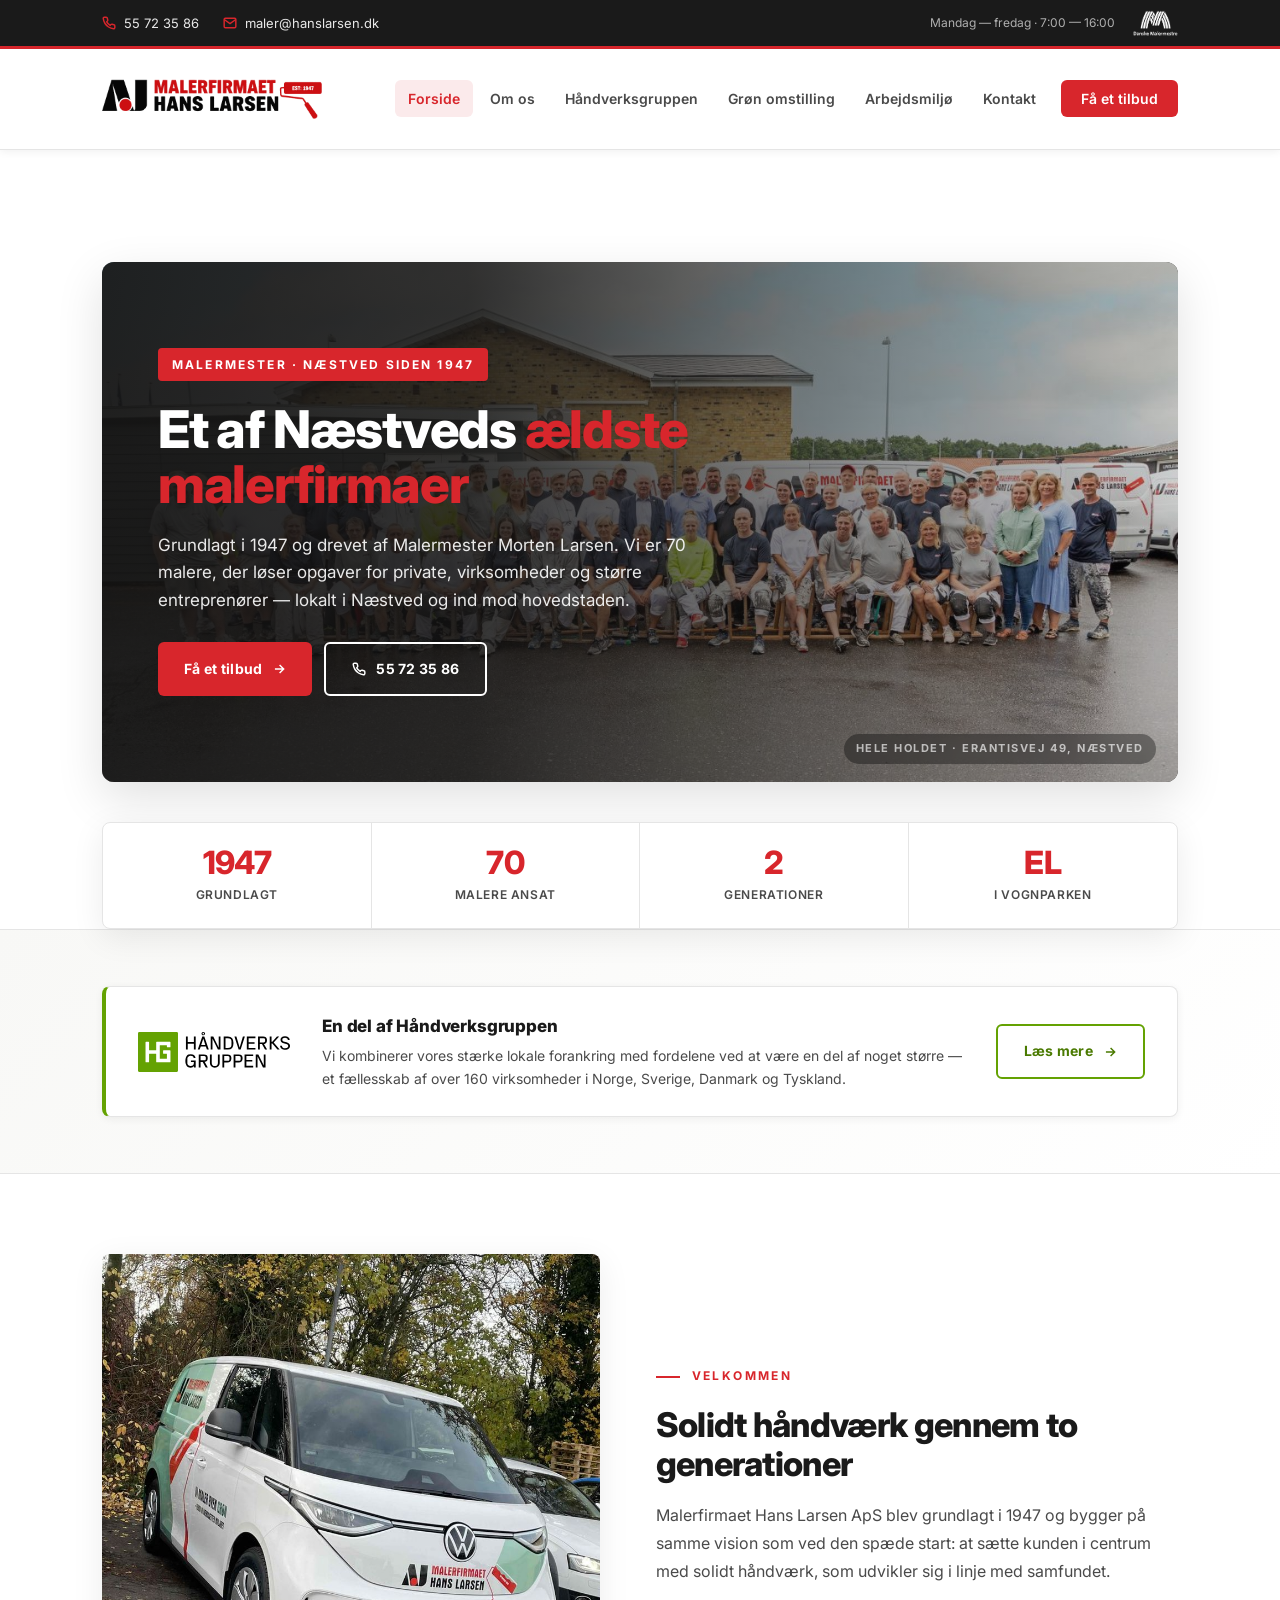
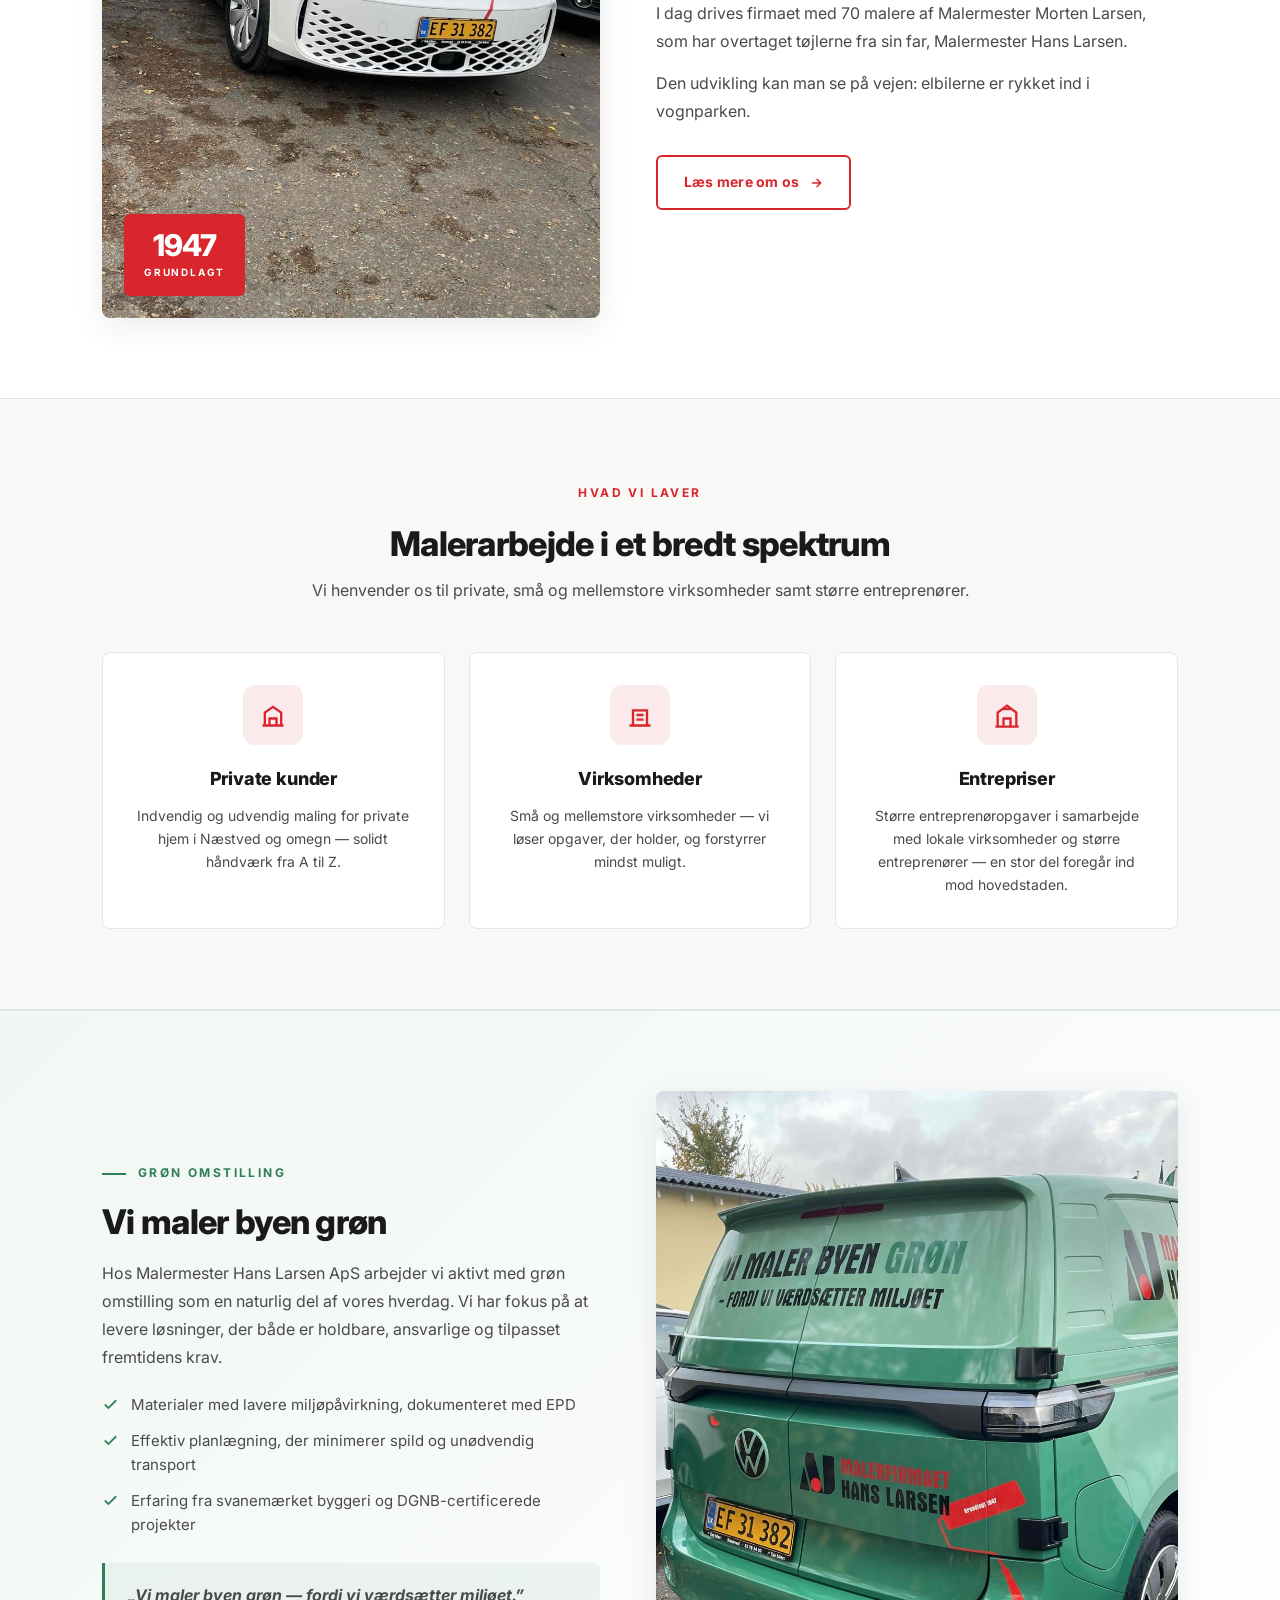
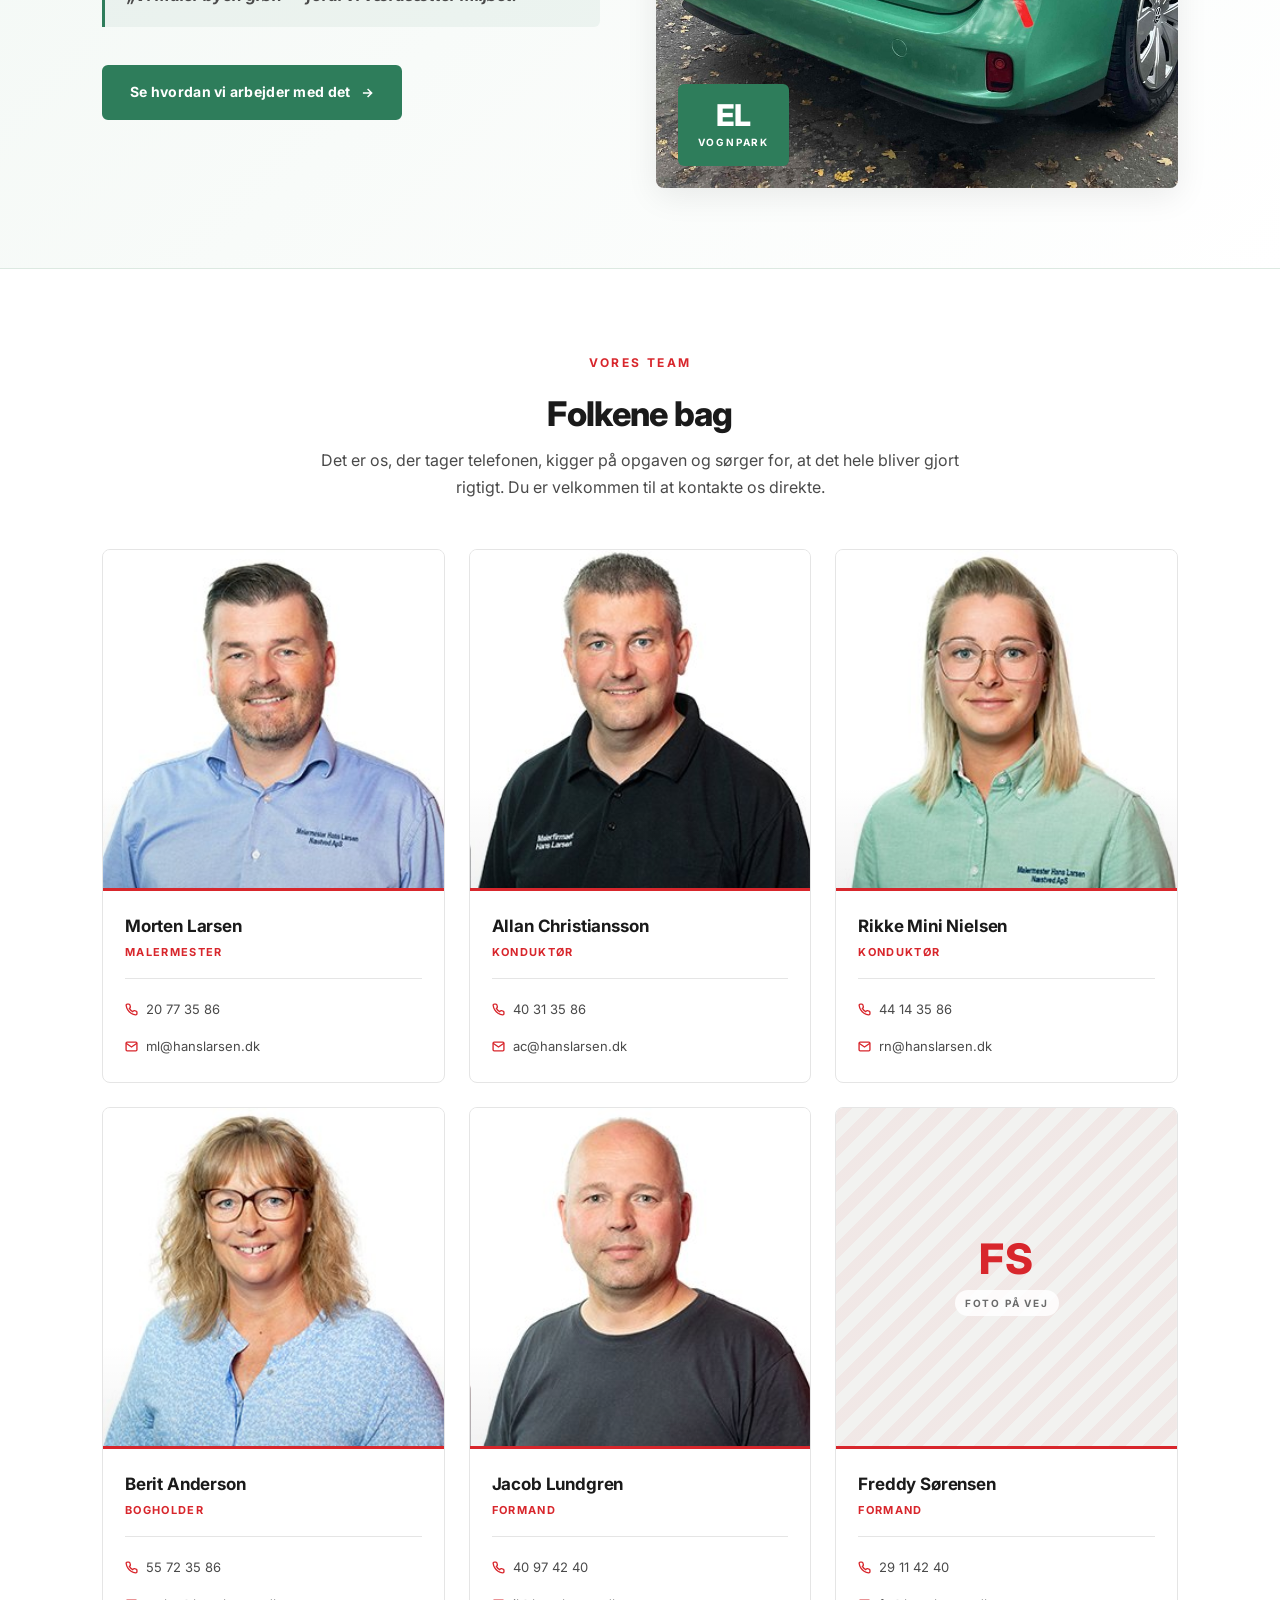
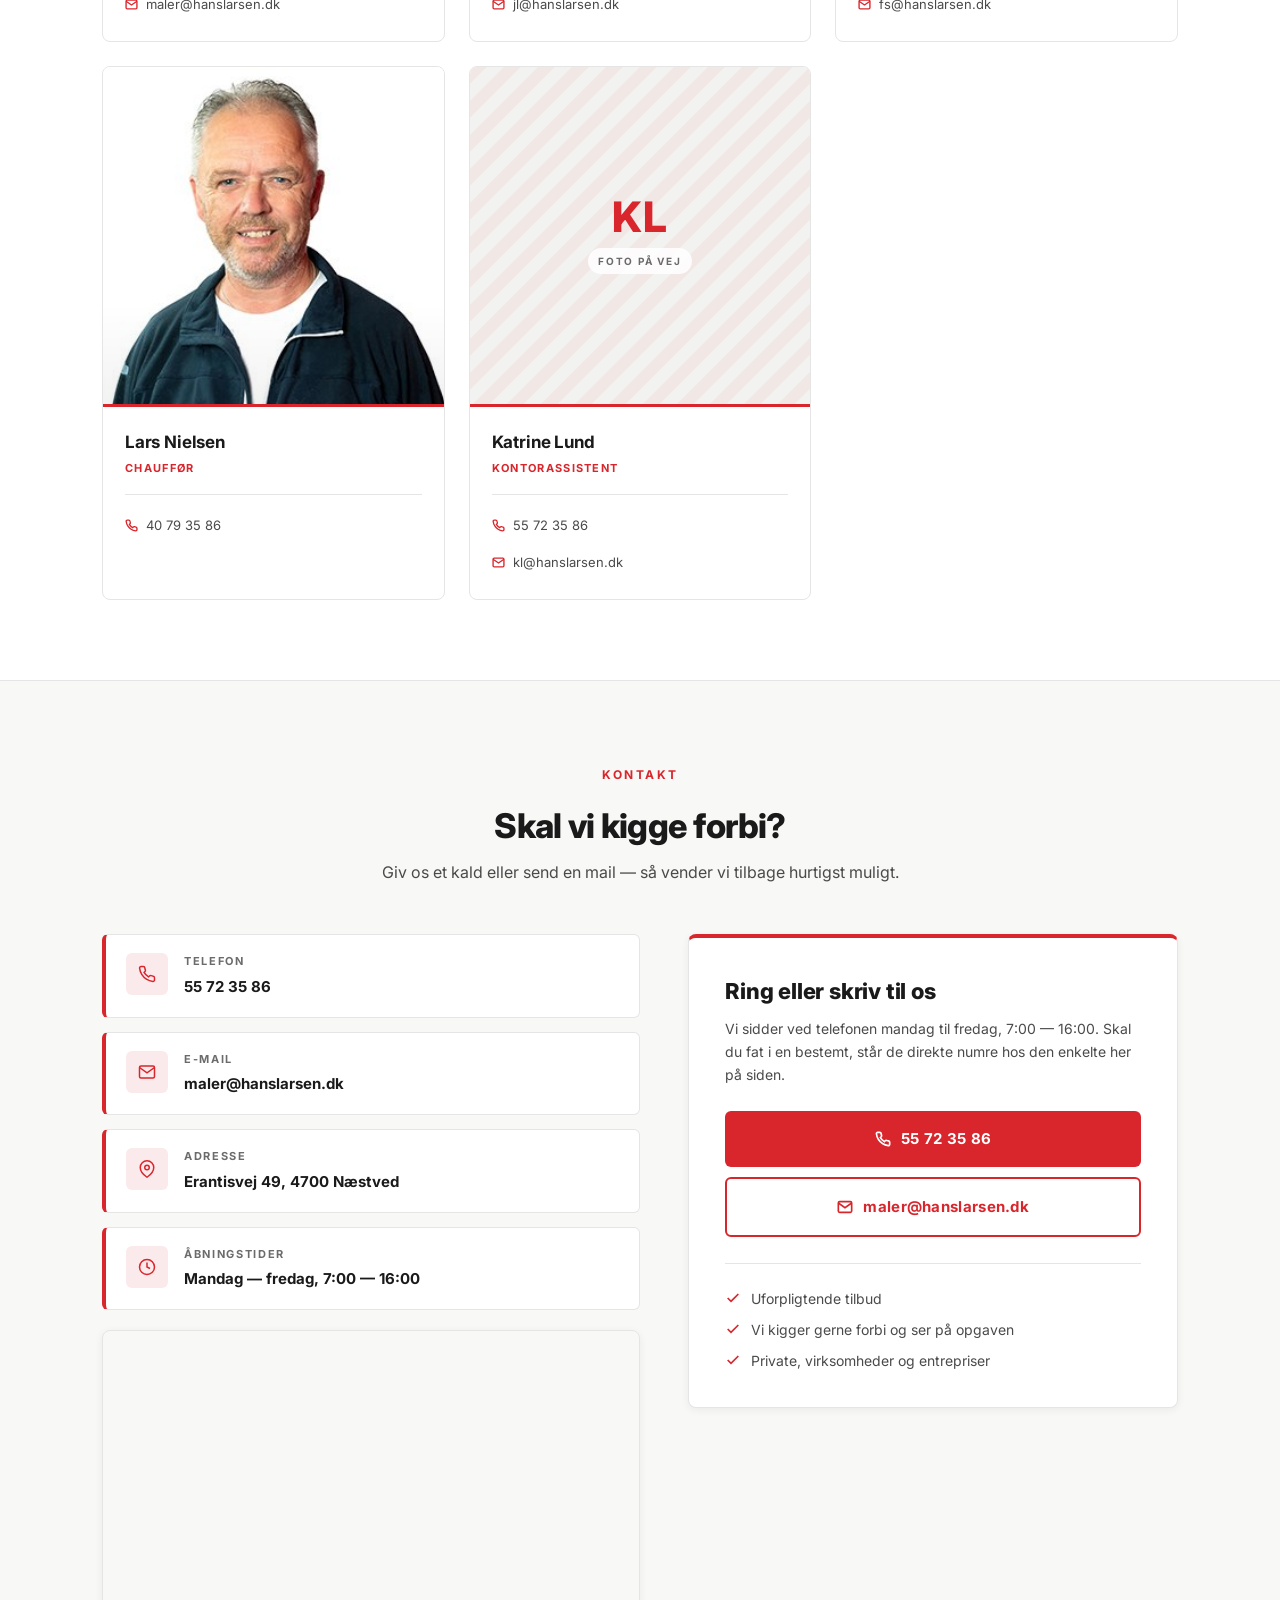
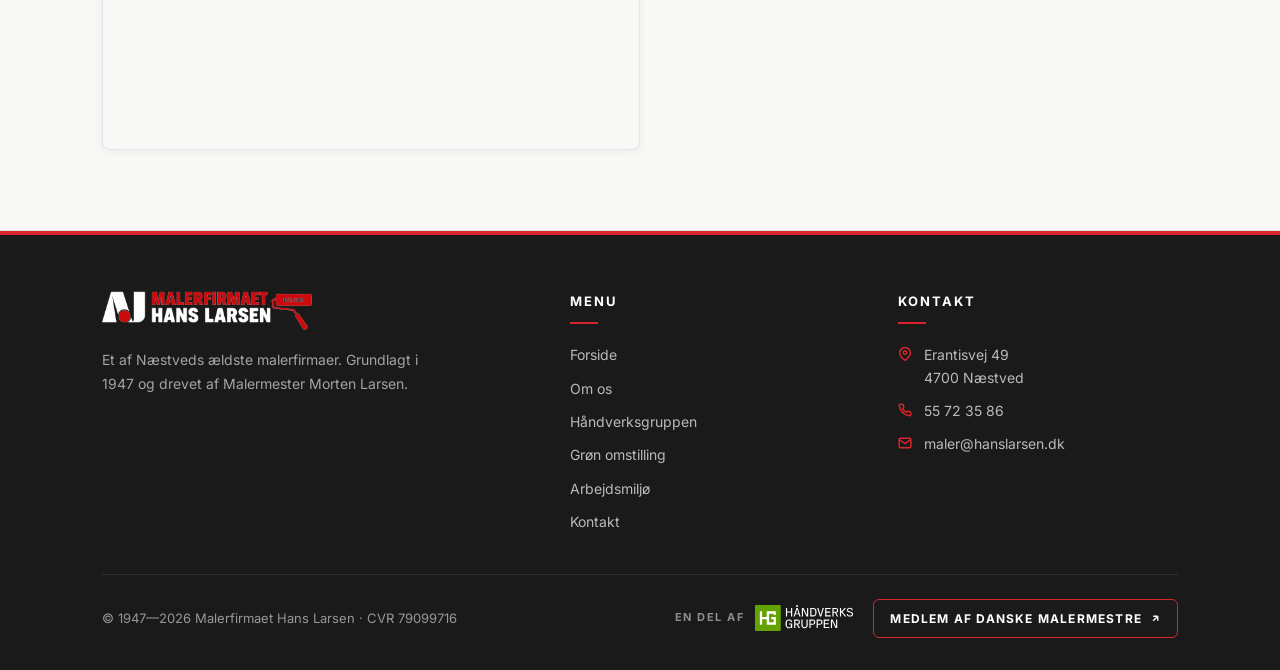
==== commit dc0a7a80: "Del Haandverksgruppen og Arbejdsmiljoe ud paa egne undersider Kunden skrev de fire blokke adskilt af" ====
--- a/index.html
+++ b/index.html
@@ -332,7 +332,9 @@
     <ul class="nav-menu" id="navMenu">
       <li><a href="index.html" class="active" aria-current="page">Forside</a></li>
       <li><a href="om-os.html">Om os</a></li>
+      <li><a href="haandverksgruppen.html">Håndverksgruppen</a></li>
       <li><a href="groen-omstilling.html">Grøn omstilling</a></li>
+      <li><a href="arbejdsmiljoe.html">Arbejdsmiljø</a></li>
       <li><a href="kontakt.html">Kontakt</a></li>
       <li><a href="kontakt.html" class="nav-cta">Få et tilbud</a></li>
     </ul>
@@ -399,7 +401,7 @@
         <h2 id="hg-strip-title">En del af Håndverksgruppen</h2>
         <p>Vi kombinerer vores stærke lokale forankring med fordelene ved at være en del af noget større — et fællesskab af over 160 virksomheder i Norge, Sverige, Danmark og Tyskland.</p>
       </div>
-      <a href="om-os.html#hg-title" class="btn btn-hg">
+      <a href="haandverksgruppen.html" class="btn btn-hg">
         Læs mere
         <svg width="14" height="14" viewBox="0 0 24 24" fill="none" stroke="currentColor" stroke-width="2.5" aria-hidden="true"><path d="M5 12h14M13 5l7 7-7 7"/></svg>
       </a>
@@ -693,7 +695,9 @@
         <ul class="footer-list">
           <li><a href="index.html">Forside</a></li>
           <li><a href="om-os.html">Om os</a></li>
+          <li><a href="haandverksgruppen.html">Håndverksgruppen</a></li>
           <li><a href="groen-omstilling.html">Grøn omstilling</a></li>
+          <li><a href="arbejdsmiljoe.html">Arbejdsmiljø</a></li>
           <li><a href="kontakt.html">Kontakt</a></li>
         </ul>
       </div>
--- a/styles.css
+++ b/styles.css
@@ -157,9 +157,10 @@
   align-items: center;
 }
 .nav-menu a {
-  padding: 10px 18px;
+  padding: 10px 13px;
   font-weight: 600;
   font-size: 14px;
+  white-space: nowrap;
   color: var(--gray-700);
   border-radius: 6px;
   position: relative;
@@ -194,462 +195,10 @@
 .menu-toggle.active .icon-open { display: none; }
 .menu-toggle.active .icon-close { display: block; }
 
-/* ============ PAGE HEADER ============ */
-.page-header {
-  background: linear-gradient(135deg, var(--gray-50) 0%, var(--white) 100%);
-  padding: 72px 0;
-  border-bottom: 1px solid var(--gray-200);
-  position: relative;
-  overflow: hidden;
-}
-.page-header::before {
-  content: '';
-  position: absolute;
-  top: -50%;
-  right: -10%;
-  width: 500px;
-  height: 500px;
-  background: radial-gradient(circle, var(--red-soft) 0%, transparent 70%);
-  opacity: 0.6;
-  z-index: 0;
-}
-.page-header .container { position: relative; z-index: 1; }
-.page-header h1,
-.page-header h2 {
-  font-size: clamp(32px, 4.2vw, 44px);
-  font-weight: 800;
-  letter-spacing: -0.025em;
-  line-height: 1.1;
-  color: var(--black);
-}
-.page-header p {
-  margin-top: 14px;
-  color: var(--gray-700);
-  font-size: 17px;
-  line-height: 1.65;
-  max-width: 60ch;
-}
-
-.page-tag {
-  display: inline-block;
-  font-size: 12px;
-  font-weight: 700;
-  letter-spacing: 0.2em;
-  text-transform: uppercase;
-  color: var(--red);
-  margin-bottom: 14px;
-  position: relative;
-  padding-left: 36px;
-}
-.page-tag::before {
-  content: '';
-  position: absolute;
-  left: 0;
-  top: 50%;
-  width: 24px;
-  height: 2px;
-  background: var(--red);
-}
-
-/* ============ SECTIONS ============ */
-section { padding: 80px 0; }
-section.compact { padding: 56px 0; }
-section.alt { background: var(--gray-50); border-top: 1px solid var(--gray-200); border-bottom: 1px solid var(--gray-200); }
-
-.section-head { margin-bottom: 48px; }
-.section-head.center { text-align: center; max-width: 680px; margin-left: auto; margin-right: auto; }
-.section-tag {
-  display: inline-block;
-  font-size: 12px;
-  font-weight: 700;
-  letter-spacing: 0.2em;
-  text-transform: uppercase;
-  color: var(--red);
-  margin-bottom: 14px;
-  position: relative;
-  padding-left: 36px;
-}
-.section-tag::before {
-  content: '';
-  position: absolute;
-  left: 0;
-  top: 50%;
-  width: 24px;
-  height: 2px;
-  background: var(--red);
-}
-.section-head.center .section-tag { padding-left: 0; }
-.section-head.center .section-tag::before { display: none; }
-.section-title {
-  font-size: clamp(26px, 3.4vw, 34px);
-  font-weight: 800;
-  letter-spacing: -0.02em;
-  line-height: 1.15;
-}
-.section-head p {
-  margin-top: 14px;
-  color: var(--gray-700);
-  font-size: 16px;
-  line-height: 1.7;
-}
-
-/* ============ BUTTONS ============ */
-.btn {
-  display: inline-flex;
-  align-items: center;
-  gap: 10px;
-  background: var(--red);
-  color: white;
-  padding: 14px 26px;
-  border-radius: 6px;
-  font-weight: 700;
-  font-size: 14px;
-  letter-spacing: 0.02em;
-  transition: all 0.25s var(--transition);
-  cursor: pointer;
-  white-space: nowrap;
-}
-.btn:hover {
-  background: var(--red-dark);
-  transform: translateY(-2px);
-  box-shadow: 0 12px 24px rgba(216,38,44,0.3);
-}
-.btn:active { transform: translateY(0); }
-.btn-outline {
-  background: transparent;
-  border: 2px solid white;
-  color: white;
-}
-.btn-outline:hover { background: white; color: var(--black); box-shadow: 0 12px 24px rgba(255,255,255,0.2); }
-.btn-ghost {
-  background: transparent;
-  color: var(--red);
-  border: 2px solid var(--red);
-}
-.btn-ghost:hover { background: var(--red); color: white; }
-.btn svg { transition: transform 0.25s var(--transition); }
-.btn:hover svg { transform: translateX(3px); }
-
-/* ============ FOOTER ============ */
-footer {
-  background: var(--black);
-  color: rgba(255,255,255,0.7);
-  padding: 56px 0 32px;
-  margin-top: auto;
-  border-top: 4px solid var(--red);
-}
-.footer-grid {
-  display: grid;
-  grid-template-columns: 1.5fr 1fr 1fr;
-  gap: 48px;
-  margin-bottom: 40px;
-}
-.footer-brand .footer-brand-name {
-  font-size: 18px;
-  font-weight: 800;
-  color: white;
-  letter-spacing: -0.01em;
-  margin-bottom: 4px;
-}
-.footer-brand .footer-brand-tagline {
-  font-size: 12px;
-  font-weight: 600;
-  color: var(--red);
-  letter-spacing: 0.12em;
-  text-transform: uppercase;
-  margin-bottom: 16px;
-}
-.footer-brand p {
-  font-size: 14px;
-  line-height: 1.7;
-  max-width: 38ch;
-  color: rgba(255,255,255,0.6);
-}
-.footer-col h2 {
-  color: white;
-  font-size: 13px;
-  font-weight: 700;
-  letter-spacing: 0.15em;
-  text-transform: uppercase;
-  margin-bottom: 20px;
-  position: relative;
-  padding-bottom: 12px;
-}
-.footer-col h2::after {
-  content: '';
-  position: absolute;
-  bottom: 0;
-  left: 0;
-  width: 28px;
-  height: 2px;
-  background: var(--red);
-}
-.footer-list {
-  list-style: none;
-  display: flex;
-  flex-direction: column;
-  gap: 11px;
-  font-size: 14px;
-}
-.footer-list a {
-  color: rgba(255,255,255,0.7);
-  transition: color 0.2s var(--transition);
-}
-.footer-list a:hover { color: var(--red); }
-.footer-list .icon-row {
-  display: flex;
-  gap: 12px;
-  align-items: flex-start;
-}
-.footer-list .icon-row svg {
-  color: var(--red);
-  flex-shrink: 0;
-  margin-top: 3px;
-}
-.footer-bottom {
-  border-top: 1px solid rgba(255,255,255,0.1);
-  padding-top: 24px;
-  display: flex;
-  justify-content: space-between;
-  align-items: center;
-  flex-wrap: wrap;
-  gap: 16px;
-  font-size: 13px;
-}
-.footer-meta { color: rgba(255,255,255,0.55); }
-.footer-link {
-  display: inline-flex;
-  align-items: center;
-  gap: 8px;
-  color: white !important;
-  font-weight: 700;
-  text-transform: uppercase;
-  letter-spacing: 0.1em;
-  font-size: 12px;
-  padding: 9px 16px;
-  border: 1px solid var(--red);
-  border-radius: 6px;
-  transition: background 0.2s var(--transition);
-}
-.footer-link:hover { background: var(--red); color: white !important; }
-
-/* ============ TEAM ============ */
-.team-grid {
-  display: grid;
-  grid-template-columns: repeat(3, 1fr);
-  gap: 24px;
-}
-.team-card {
-  background: white;
-  border: 1px solid var(--gray-200);
-  border-radius: 8px;
-  overflow: hidden;
-  transition: all 0.3s var(--transition);
-}
-.team-card:hover {
-  border-color: var(--red);
-  transform: translateY(-4px);
-  box-shadow: var(--shadow);
-}
-.team-photo {
-  aspect-ratio: 1;
-  background: var(--gray-100);
-  background-size: cover;
-  background-position: center top;
-  border-bottom: 3px solid var(--red);
-  position: relative;
-  overflow: hidden;
-}
-.team-photo::after {
-  content: '';
-  position: absolute;
-  inset: 0;
-  background: linear-gradient(180deg, transparent 70%, rgba(0,0,0,0.05) 100%);
-}
-.team-info { padding: 22px; }
-.team-info h3 {
-  font-size: 17px;
-  font-weight: 700;
-  margin-bottom: 4px;
-  letter-spacing: -0.01em;
-}
-.team-info .role {
-  color: var(--red);
-  font-size: 11px;
-  font-weight: 700;
-  letter-spacing: 0.12em;
-  text-transform: uppercase;
-  margin-bottom: 16px;
-}
-.team-contact-info {
-  padding-top: 16px;
-  border-top: 1px solid var(--gray-200);
-  display: flex;
-  flex-direction: column;
-  gap: 8px;
-  font-size: 13px;
-}
-.team-contact-info a {
-  display: inline-flex;
-  align-items: center;
-  gap: 8px;
-  color: var(--gray-700);
-  padding: 4px 0;
-  transition: color 0.2s var(--transition);
-}
-.team-contact-info a:hover { color: var(--red); }
-.team-contact-info svg { color: var(--red); flex-shrink: 0; width: 13px; height: 13px; }
-
-/* ============ CONTACT ============ */
-.contact-grid {
-  display: grid;
-  grid-template-columns: 1fr 1.1fr;
-  gap: 48px;
-  align-items: start;
-}
-.contact-info-list {
-  list-style: none;
-  display: flex;
-  flex-direction: column;
-  gap: 14px;
-  margin-top: 24px;
-}
-.contact-info-item {
-  display: flex;
-  gap: 16px;
-  padding: 18px 20px;
-  background: white;
-  border: 1px solid var(--gray-200);
-  border-radius: 6px;
-  border-left: 4px solid var(--red);
-  transition: all 0.25s var(--transition);
-}
-.contact-info-item:hover {
-  border-color: var(--red);
-  transform: translateX(4px);
-  box-shadow: var(--shadow-sm);
-}
-.contact-info-icon {
-  width: 42px;
-  height: 42px;
-  background: var(--red-soft);
-  color: var(--red);
-  border-radius: 6px;
-  display: flex;
-  align-items: center;
-  justify-content: center;
-  flex-shrink: 0;
-}
-.contact-info-text small {
-  display: block;
-  font-size: 11px;
-  font-weight: 700;
-  letter-spacing: 0.15em;
-  text-transform: uppercase;
-  color: var(--gray-600);
-  margin-bottom: 4px;
-}
-.contact-info-text strong {
-  display: block;
-  font-size: 15px;
-  font-weight: 700;
-  color: var(--black);
-}
-.contact-info-text a { color: inherit; }
-.contact-info-text a:hover { color: var(--red); }
-
-/* ============ MAP ============ */
-.map-wrap {
-  height: 420px;
-  border-radius: 8px;
-  overflow: hidden;
-  border: 1px solid var(--gray-200);
-  box-shadow: var(--shadow-sm);
-}
-.map-wrap iframe {
-  width: 100%;
-  height: 100%;
-  border: 0;
-  display: block;
-  filter: grayscale(20%);
-  transition: filter 0.3s var(--transition);
-}
-.map-wrap:hover iframe { filter: grayscale(0%); }
-
-/* ============ SCROLL ANIMATIONS ============ */
-.reveal {
-  opacity: 0;
-  transform: translateY(28px);
-  transition: opacity 0.8s var(--transition), transform 0.8s var(--transition);
-}
-.reveal.visible {
-  opacity: 1;
-  transform: translateY(0);
-}
-.reveal-left {
-  opacity: 0;
-  transform: translateX(-28px);
-  transition: opacity 0.8s var(--transition), transform 0.8s var(--transition);
-}
-.reveal-left.visible {
-  opacity: 1;
-  transform: translateX(0);
-}
-.reveal-right {
-  opacity: 0;
-  transform: translateX(28px);
-  transition: opacity 0.8s var(--transition), transform 0.8s var(--transition);
-}
-.reveal-right.visible {
-  opacity: 1;
-  transform: translateX(0);
-}
-.reveal-stagger > * {
-  opacity: 0;
-  transform: translateY(20px);
-  transition: opacity 0.6s var(--transition), transform 0.6s var(--transition);
-}
-.reveal-stagger.visible > *:nth-child(1) { transition-delay: 0.05s; opacity: 1; transform: translateY(0); }
-.reveal-stagger.visible > *:nth-child(2) { transition-delay: 0.13s; opacity: 1; transform: translateY(0); }
-.reveal-stagger.visible > *:nth-child(3) { transition-delay: 0.21s; opacity: 1; transform: translateY(0); }
-.reveal-stagger.visible > *:nth-child(4) { transition-delay: 0.29s; opacity: 1; transform: translateY(0); }
-.reveal-stagger.visible > *:nth-child(5) { transition-delay: 0.37s; opacity: 1; transform: translateY(0); }
-.reveal-stagger.visible > *:nth-child(6) { transition-delay: 0.45s; opacity: 1; transform: translateY(0); }
-.reveal-stagger.visible > *:nth-child(7) { transition-delay: 0.53s; opacity: 1; transform: translateY(0); }
-.reveal-stagger.visible > *:nth-child(8) { transition-delay: 0.61s; opacity: 1; transform: translateY(0); }
-.reveal-stagger.visible > *:nth-child(9) { transition-delay: 0.69s; opacity: 1; transform: translateY(0); }
-.reveal-stagger.visible > *:nth-child(10) { transition-delay: 0.77s; opacity: 1; transform: translateY(0); }
-.reveal-stagger.visible > *:nth-child(11) { transition-delay: 0.85s; opacity: 1; transform: translateY(0); }
-.reveal-stagger.visible > *:nth-child(12) { transition-delay: 0.93s; opacity: 1; transform: translateY(0); }
-
-@keyframes fadeInUp {
-  from { opacity: 0; transform: translateY(16px); }
-  to { opacity: 1; transform: translateY(0); }
-}
-
-@media (prefers-reduced-motion: reduce) {
-  *, *::before, *::after {
-    animation-duration: 0.01ms !important;
-    transition-duration: 0.01ms !important;
-  }
-}
-
-/* ============ RESPONSIVE ============ */
-@media (max-width: 960px) {
-  .container { padding: 0 24px; }
-  .footer-grid { grid-template-columns: 1fr 1fr; gap: 40px; }
-  section { padding: 64px 0; }
-  .team-grid { grid-template-columns: repeat(2, 1fr); }
-  .contact-grid { grid-template-columns: 1fr; gap: 40px; }
-}
-
-@media (max-width: 760px) {
-  .container { padding: 0 20px; }
-  .topbar-info { gap: 14px; font-size: 12px; }
-  .topbar-extras { gap: 12px; }
-  .topbar-meta { display: none; }
-  .topbar-malermestre { height: 22px; }
-  
+/* Six menu items no longer fit beside the logo on a small laptop, so the
+   menu collapses into the toggle a good deal earlier than the rest of the
+   mobile layout does. */
+@media (max-width: 1040px) {
   .nav-menu {
     display: none;
     position: absolute;
@@ -678,6 +227,467 @@
     text-align: center !important;
   }
   .menu-toggle { display: flex; align-items: center; justify-content: center; }
+}
+
+/* ============ PAGE HEADER ============ */
+.page-header {
+  background: linear-gradient(135deg, var(--gray-50) 0%, var(--white) 100%);
+  padding: 72px 0;
+  border-bottom: 1px solid var(--gray-200);
+  position: relative;
+  overflow: hidden;
+}
+.page-header::before {
+  content: '';
+  position: absolute;
+  top: -50%;
+  right: -10%;
+  width: 500px;
+  height: 500px;
+  background: radial-gradient(circle, var(--red-soft) 0%, transparent 70%);
+  opacity: 0.6;
+  z-index: 0;
+}
+.page-header .container { position: relative; z-index: 1; }
+.page-header h1,
+.page-header h2 {
+  font-size: clamp(32px, 4.2vw, 44px);
+  font-weight: 800;
+  letter-spacing: -0.025em;
+  line-height: 1.1;
+  color: var(--black);
+  /* "Arbejdsmiljøorganisation" is one word and wider than a phone screen. */
+  overflow-wrap: break-word;
+  hyphens: auto;
+}
+.page-header p {
+  margin-top: 14px;
+  color: var(--gray-700);
+  font-size: 17px;
+  line-height: 1.65;
+  max-width: 60ch;
+}
+
+.page-tag {
+  display: inline-block;
+  font-size: 12px;
+  font-weight: 700;
+  letter-spacing: 0.2em;
+  text-transform: uppercase;
+  color: var(--red);
+  margin-bottom: 14px;
+  position: relative;
+  padding-left: 36px;
+}
+.page-tag::before {
+  content: '';
+  position: absolute;
+  left: 0;
+  top: 50%;
+  width: 24px;
+  height: 2px;
+  background: var(--red);
+}
+
+/* ============ SECTIONS ============ */
+section { padding: 80px 0; }
+section.compact { padding: 56px 0; }
+section.alt { background: var(--gray-50); border-top: 1px solid var(--gray-200); border-bottom: 1px solid var(--gray-200); }
+
+.section-head { margin-bottom: 48px; }
+.section-head.center { text-align: center; max-width: 680px; margin-left: auto; margin-right: auto; }
+.section-tag {
+  display: inline-block;
+  font-size: 12px;
+  font-weight: 700;
+  letter-spacing: 0.2em;
+  text-transform: uppercase;
+  color: var(--red);
+  margin-bottom: 14px;
+  position: relative;
+  padding-left: 36px;
+}
+.section-tag::before {
+  content: '';
+  position: absolute;
+  left: 0;
+  top: 50%;
+  width: 24px;
+  height: 2px;
+  background: var(--red);
+}
+.section-head.center .section-tag { padding-left: 0; }
+.section-head.center .section-tag::before { display: none; }
+.section-title {
+  font-size: clamp(26px, 3.4vw, 34px);
+  font-weight: 800;
+  letter-spacing: -0.02em;
+  line-height: 1.15;
+}
+.section-head p {
+  margin-top: 14px;
+  color: var(--gray-700);
+  font-size: 16px;
+  line-height: 1.7;
+}
+
+/* ============ BUTTONS ============ */
+.btn {
+  display: inline-flex;
+  align-items: center;
+  gap: 10px;
+  background: var(--red);
+  color: white;
+  padding: 14px 26px;
+  border-radius: 6px;
+  font-weight: 700;
+  font-size: 14px;
+  letter-spacing: 0.02em;
+  transition: all 0.25s var(--transition);
+  cursor: pointer;
+  white-space: nowrap;
+}
+.btn:hover {
+  background: var(--red-dark);
+  transform: translateY(-2px);
+  box-shadow: 0 12px 24px rgba(216,38,44,0.3);
+}
+.btn:active { transform: translateY(0); }
+.btn-outline {
+  background: transparent;
+  border: 2px solid white;
+  color: white;
+}
+.btn-outline:hover { background: white; color: var(--black); box-shadow: 0 12px 24px rgba(255,255,255,0.2); }
+.btn-ghost {
+  background: transparent;
+  color: var(--red);
+  border: 2px solid var(--red);
+}
+.btn-ghost:hover { background: var(--red); color: white; }
+.btn svg { transition: transform 0.25s var(--transition); }
+.btn:hover svg { transform: translateX(3px); }
+
+/* ============ FOOTER ============ */
+footer {
+  background: var(--black);
+  color: rgba(255,255,255,0.7);
+  padding: 56px 0 32px;
+  margin-top: auto;
+  border-top: 4px solid var(--red);
+}
+.footer-grid {
+  display: grid;
+  grid-template-columns: 1.5fr 1fr 1fr;
+  gap: 48px;
+  margin-bottom: 40px;
+}
+.footer-brand .footer-brand-name {
+  font-size: 18px;
+  font-weight: 800;
+  color: white;
+  letter-spacing: -0.01em;
+  margin-bottom: 4px;
+}
+.footer-brand .footer-brand-tagline {
+  font-size: 12px;
+  font-weight: 600;
+  color: var(--red);
+  letter-spacing: 0.12em;
+  text-transform: uppercase;
+  margin-bottom: 16px;
+}
+.footer-brand p {
+  font-size: 14px;
+  line-height: 1.7;
+  max-width: 38ch;
+  color: rgba(255,255,255,0.6);
+}
+.footer-col h2 {
+  color: white;
+  font-size: 13px;
+  font-weight: 700;
+  letter-spacing: 0.15em;
+  text-transform: uppercase;
+  margin-bottom: 20px;
+  position: relative;
+  padding-bottom: 12px;
+}
+.footer-col h2::after {
+  content: '';
+  position: absolute;
+  bottom: 0;
+  left: 0;
+  width: 28px;
+  height: 2px;
+  background: var(--red);
+}
+.footer-list {
+  list-style: none;
+  display: flex;
+  flex-direction: column;
+  gap: 11px;
+  font-size: 14px;
+}
+.footer-list a {
+  color: rgba(255,255,255,0.7);
+  transition: color 0.2s var(--transition);
+}
+.footer-list a:hover { color: var(--red); }
+.footer-list .icon-row {
+  display: flex;
+  gap: 12px;
+  align-items: flex-start;
+}
+.footer-list .icon-row svg {
+  color: var(--red);
+  flex-shrink: 0;
+  margin-top: 3px;
+}
+.footer-bottom {
+  border-top: 1px solid rgba(255,255,255,0.1);
+  padding-top: 24px;
+  display: flex;
+  justify-content: space-between;
+  align-items: center;
+  flex-wrap: wrap;
+  gap: 16px;
+  font-size: 13px;
+}
+.footer-meta { color: rgba(255,255,255,0.55); }
+.footer-link {
+  display: inline-flex;
+  align-items: center;
+  gap: 8px;
+  color: white !important;
+  font-weight: 700;
+  text-transform: uppercase;
+  letter-spacing: 0.1em;
+  font-size: 12px;
+  padding: 9px 16px;
+  border: 1px solid var(--red);
+  border-radius: 6px;
+  transition: background 0.2s var(--transition);
+}
+.footer-link:hover { background: var(--red); color: white !important; }
+
+/* ============ TEAM ============ */
+.team-grid {
+  display: grid;
+  grid-template-columns: repeat(3, 1fr);
+  gap: 24px;
+}
+.team-card {
+  background: white;
+  border: 1px solid var(--gray-200);
+  border-radius: 8px;
+  overflow: hidden;
+  transition: all 0.3s var(--transition);
+}
+.team-card:hover {
+  border-color: var(--red);
+  transform: translateY(-4px);
+  box-shadow: var(--shadow);
+}
+.team-photo {
+  aspect-ratio: 1;
+  background: var(--gray-100);
+  background-size: cover;
+  background-position: center top;
+  border-bottom: 3px solid var(--red);
+  position: relative;
+  overflow: hidden;
+}
+.team-photo::after {
+  content: '';
+  position: absolute;
+  inset: 0;
+  background: linear-gradient(180deg, transparent 70%, rgba(0,0,0,0.05) 100%);
+}
+.team-info { padding: 22px; }
+.team-info h3 {
+  font-size: 17px;
+  font-weight: 700;
+  margin-bottom: 4px;
+  letter-spacing: -0.01em;
+}
+.team-info .role {
+  color: var(--red);
+  font-size: 11px;
+  font-weight: 700;
+  letter-spacing: 0.12em;
+  text-transform: uppercase;
+  margin-bottom: 16px;
+}
+.team-contact-info {
+  padding-top: 16px;
+  border-top: 1px solid var(--gray-200);
+  display: flex;
+  flex-direction: column;
+  gap: 8px;
+  font-size: 13px;
+}
+.team-contact-info a {
+  display: inline-flex;
+  align-items: center;
+  gap: 8px;
+  color: var(--gray-700);
+  padding: 4px 0;
+  transition: color 0.2s var(--transition);
+}
+.team-contact-info a:hover { color: var(--red); }
+.team-contact-info svg { color: var(--red); flex-shrink: 0; width: 13px; height: 13px; }
+
+/* ============ CONTACT ============ */
+.contact-grid {
+  display: grid;
+  grid-template-columns: 1fr 1.1fr;
+  gap: 48px;
+  align-items: start;
+}
+.contact-info-list {
+  list-style: none;
+  display: flex;
+  flex-direction: column;
+  gap: 14px;
+  margin-top: 24px;
+}
+.contact-info-item {
+  display: flex;
+  gap: 16px;
+  padding: 18px 20px;
+  background: white;
+  border: 1px solid var(--gray-200);
+  border-radius: 6px;
+  border-left: 4px solid var(--red);
+  transition: all 0.25s var(--transition);
+}
+.contact-info-item:hover {
+  border-color: var(--red);
+  transform: translateX(4px);
+  box-shadow: var(--shadow-sm);
+}
+.contact-info-icon {
+  width: 42px;
+  height: 42px;
+  background: var(--red-soft);
+  color: var(--red);
+  border-radius: 6px;
+  display: flex;
+  align-items: center;
+  justify-content: center;
+  flex-shrink: 0;
+}
+.contact-info-text small {
+  display: block;
+  font-size: 11px;
+  font-weight: 700;
+  letter-spacing: 0.15em;
+  text-transform: uppercase;
+  color: var(--gray-600);
+  margin-bottom: 4px;
+}
+.contact-info-text strong {
+  display: block;
+  font-size: 15px;
+  font-weight: 700;
+  color: var(--black);
+}
+.contact-info-text a { color: inherit; }
+.contact-info-text a:hover { color: var(--red); }
+
+/* ============ MAP ============ */
+.map-wrap {
+  height: 420px;
+  border-radius: 8px;
+  overflow: hidden;
+  border: 1px solid var(--gray-200);
+  box-shadow: var(--shadow-sm);
+}
+.map-wrap iframe {
+  width: 100%;
+  height: 100%;
+  border: 0;
+  display: block;
+  filter: grayscale(20%);
+  transition: filter 0.3s var(--transition);
+}
+.map-wrap:hover iframe { filter: grayscale(0%); }
+
+/* ============ SCROLL ANIMATIONS ============ */
+.reveal {
+  opacity: 0;
+  transform: translateY(28px);
+  transition: opacity 0.8s var(--transition), transform 0.8s var(--transition);
+}
+.reveal.visible {
+  opacity: 1;
+  transform: translateY(0);
+}
+.reveal-left {
+  opacity: 0;
+  transform: translateX(-28px);
+  transition: opacity 0.8s var(--transition), transform 0.8s var(--transition);
+}
+.reveal-left.visible {
+  opacity: 1;
+  transform: translateX(0);
+}
+.reveal-right {
+  opacity: 0;
+  transform: translateX(28px);
+  transition: opacity 0.8s var(--transition), transform 0.8s var(--transition);
+}
+.reveal-right.visible {
+  opacity: 1;
+  transform: translateX(0);
+}
+.reveal-stagger > * {
+  opacity: 0;
+  transform: translateY(20px);
+  transition: opacity 0.6s var(--transition), transform 0.6s var(--transition);
+}
+.reveal-stagger.visible > *:nth-child(1) { transition-delay: 0.05s; opacity: 1; transform: translateY(0); }
+.reveal-stagger.visible > *:nth-child(2) { transition-delay: 0.13s; opacity: 1; transform: translateY(0); }
+.reveal-stagger.visible > *:nth-child(3) { transition-delay: 0.21s; opacity: 1; transform: translateY(0); }
+.reveal-stagger.visible > *:nth-child(4) { transition-delay: 0.29s; opacity: 1; transform: translateY(0); }
+.reveal-stagger.visible > *:nth-child(5) { transition-delay: 0.37s; opacity: 1; transform: translateY(0); }
+.reveal-stagger.visible > *:nth-child(6) { transition-delay: 0.45s; opacity: 1; transform: translateY(0); }
+.reveal-stagger.visible > *:nth-child(7) { transition-delay: 0.53s; opacity: 1; transform: translateY(0); }
+.reveal-stagger.visible > *:nth-child(8) { transition-delay: 0.61s; opacity: 1; transform: translateY(0); }
+.reveal-stagger.visible > *:nth-child(9) { transition-delay: 0.69s; opacity: 1; transform: translateY(0); }
+.reveal-stagger.visible > *:nth-child(10) { transition-delay: 0.77s; opacity: 1; transform: translateY(0); }
+.reveal-stagger.visible > *:nth-child(11) { transition-delay: 0.85s; opacity: 1; transform: translateY(0); }
+.reveal-stagger.visible > *:nth-child(12) { transition-delay: 0.93s; opacity: 1; transform: translateY(0); }
+
+@keyframes fadeInUp {
+  from { opacity: 0; transform: translateY(16px); }
+  to { opacity: 1; transform: translateY(0); }
+}
+
+@media (prefers-reduced-motion: reduce) {
+  *, *::before, *::after {
+    animation-duration: 0.01ms !important;
+    transition-duration: 0.01ms !important;
+  }
+}
+
+/* ============ RESPONSIVE ============ */
+@media (max-width: 960px) {
+  .container { padding: 0 24px; }
+  .footer-grid { grid-template-columns: 1fr 1fr; gap: 40px; }
+  section { padding: 64px 0; }
+  .team-grid { grid-template-columns: repeat(2, 1fr); }
+  .contact-grid { grid-template-columns: 1fr; gap: 40px; }
+}
+
+@media (max-width: 760px) {
+  .container { padding: 0 20px; }
+  .topbar-info { gap: 14px; font-size: 12px; }
+  .topbar-extras { gap: 12px; }
+  .topbar-meta { display: none; }
+  .topbar-malermestre { height: 22px; }
+  
   .logo-mark { width: 170px; height: 50px; }
   
   .page-header { padding: 56px 0; }
@@ -1321,3 +1331,53 @@
   font-weight: 800;
   letter-spacing: -0.01em;
 }
+
+/* ============ UNDERSIDER (kort der linker videre) ============ */
+.undersider-grid {
+  display: grid;
+  grid-template-columns: repeat(auto-fit, minmax(250px, 1fr));
+  gap: 24px;
+  max-width: 980px;
+  margin: 0 auto;
+}
+.undersider-kort {
+  display: block;
+  background: white;
+  border: 1px solid var(--gray-200);
+  border-top: 3px solid var(--red);
+  border-radius: 8px;
+  padding: 28px 26px;
+  transition: all 0.3s var(--transition);
+}
+.undersider-kort:hover {
+  transform: translateY(-4px);
+  box-shadow: var(--shadow);
+  border-color: var(--red);
+}
+.undersider-kort h3 {
+  font-size: 18px;
+  font-weight: 800;
+  letter-spacing: -0.01em;
+  margin-bottom: 8px;
+}
+.undersider-kort p {
+  font-size: 14px;
+  line-height: 1.6;
+  color: var(--gray-700);
+  margin-bottom: 16px;
+}
+.undersider-link {
+  display: inline-flex;
+  align-items: center;
+  gap: 7px;
+  font-size: 13px;
+  font-weight: 700;
+  letter-spacing: 0.04em;
+  color: var(--red);
+}
+.undersider-kort:hover .undersider-link svg { transform: translateX(3px); }
+.undersider-link svg { transition: transform 0.25s var(--transition); }
+
+@media (max-width: 760px) {
+  .undersider-grid { grid-template-columns: 1fr; gap: 16px; }
+}
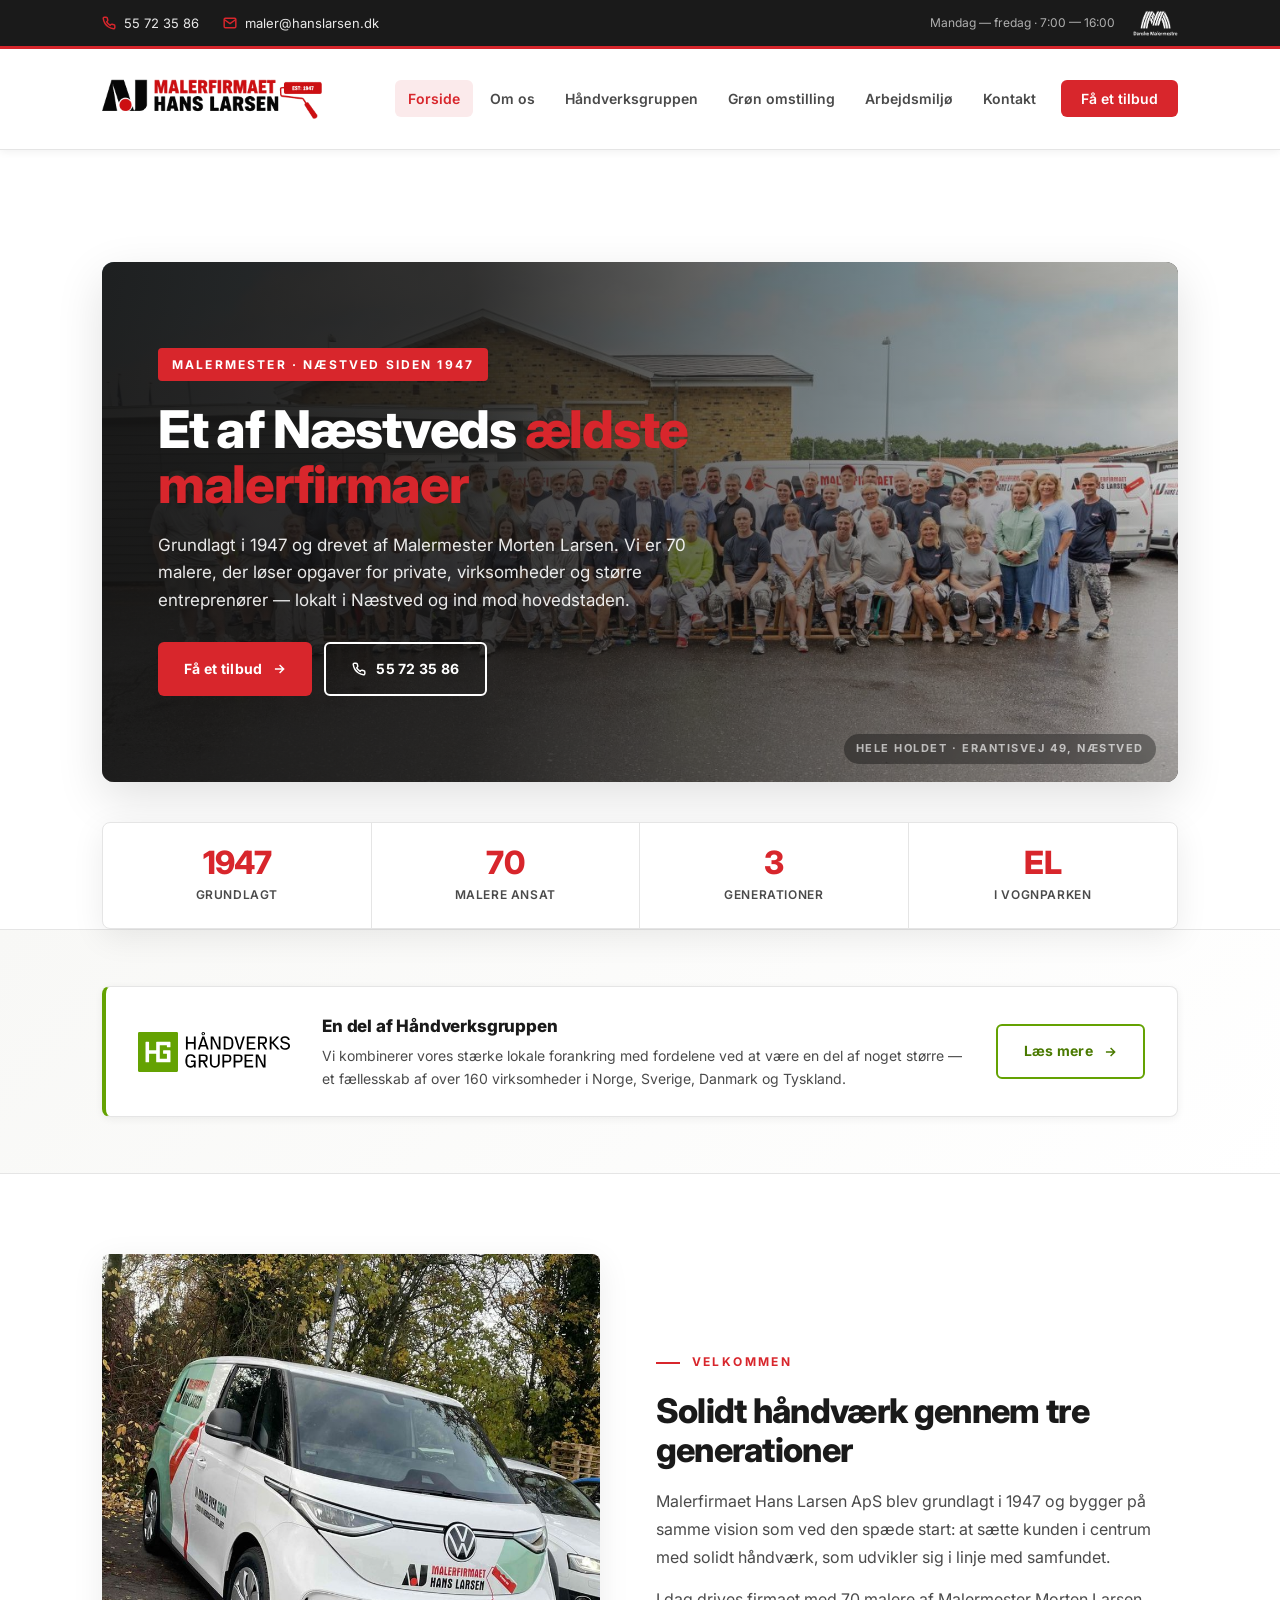
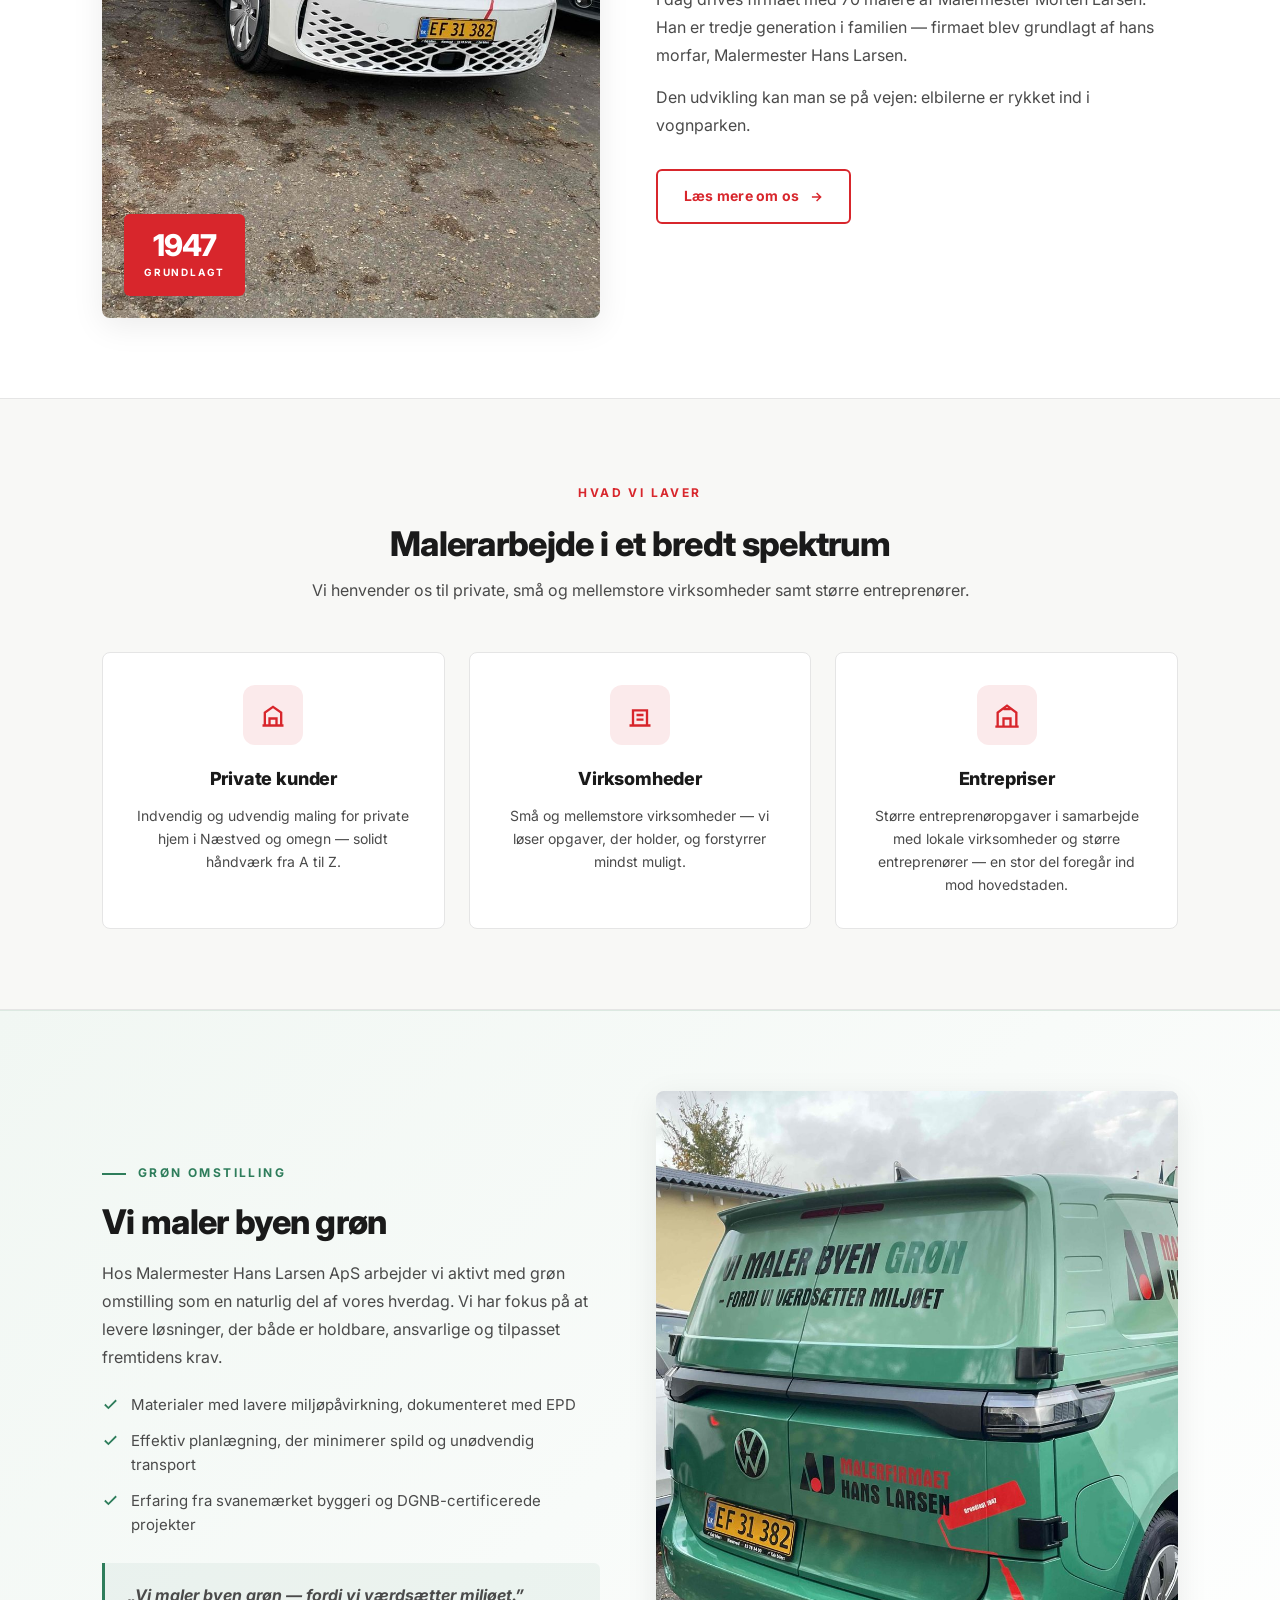
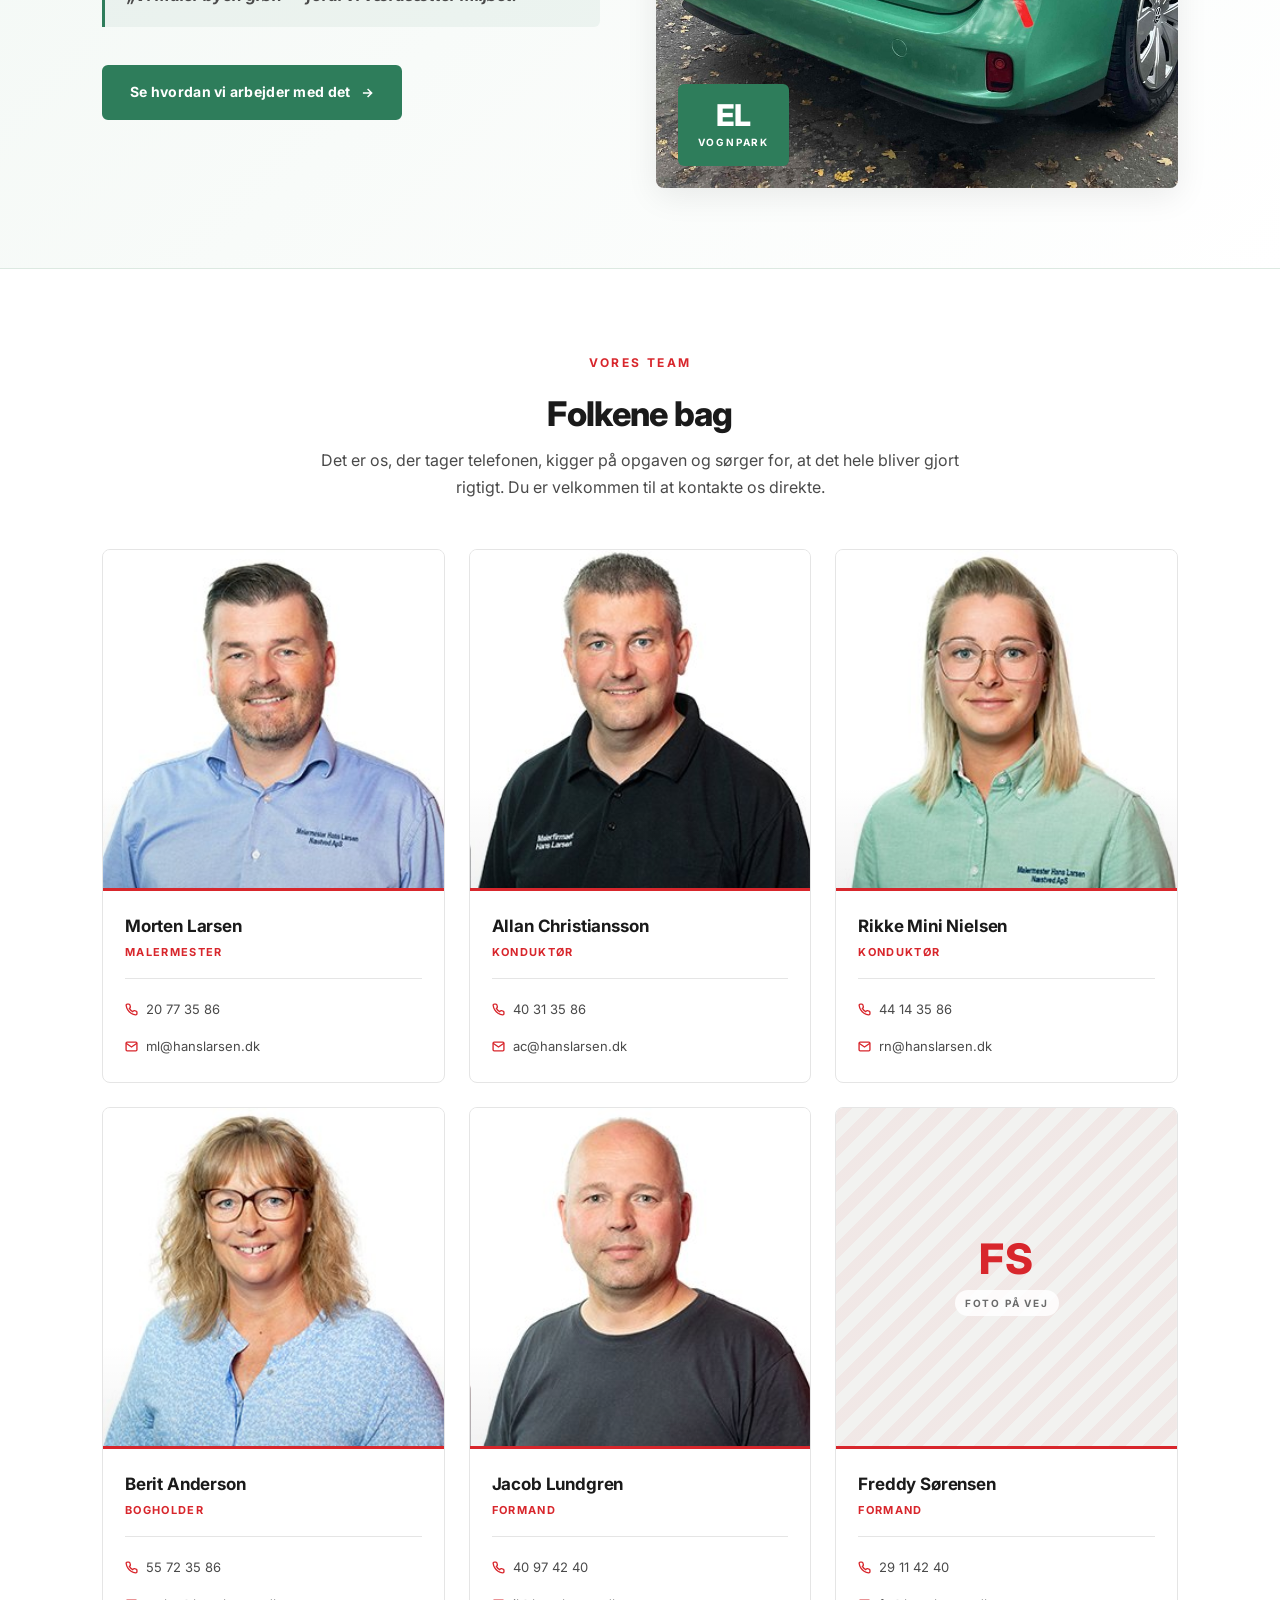
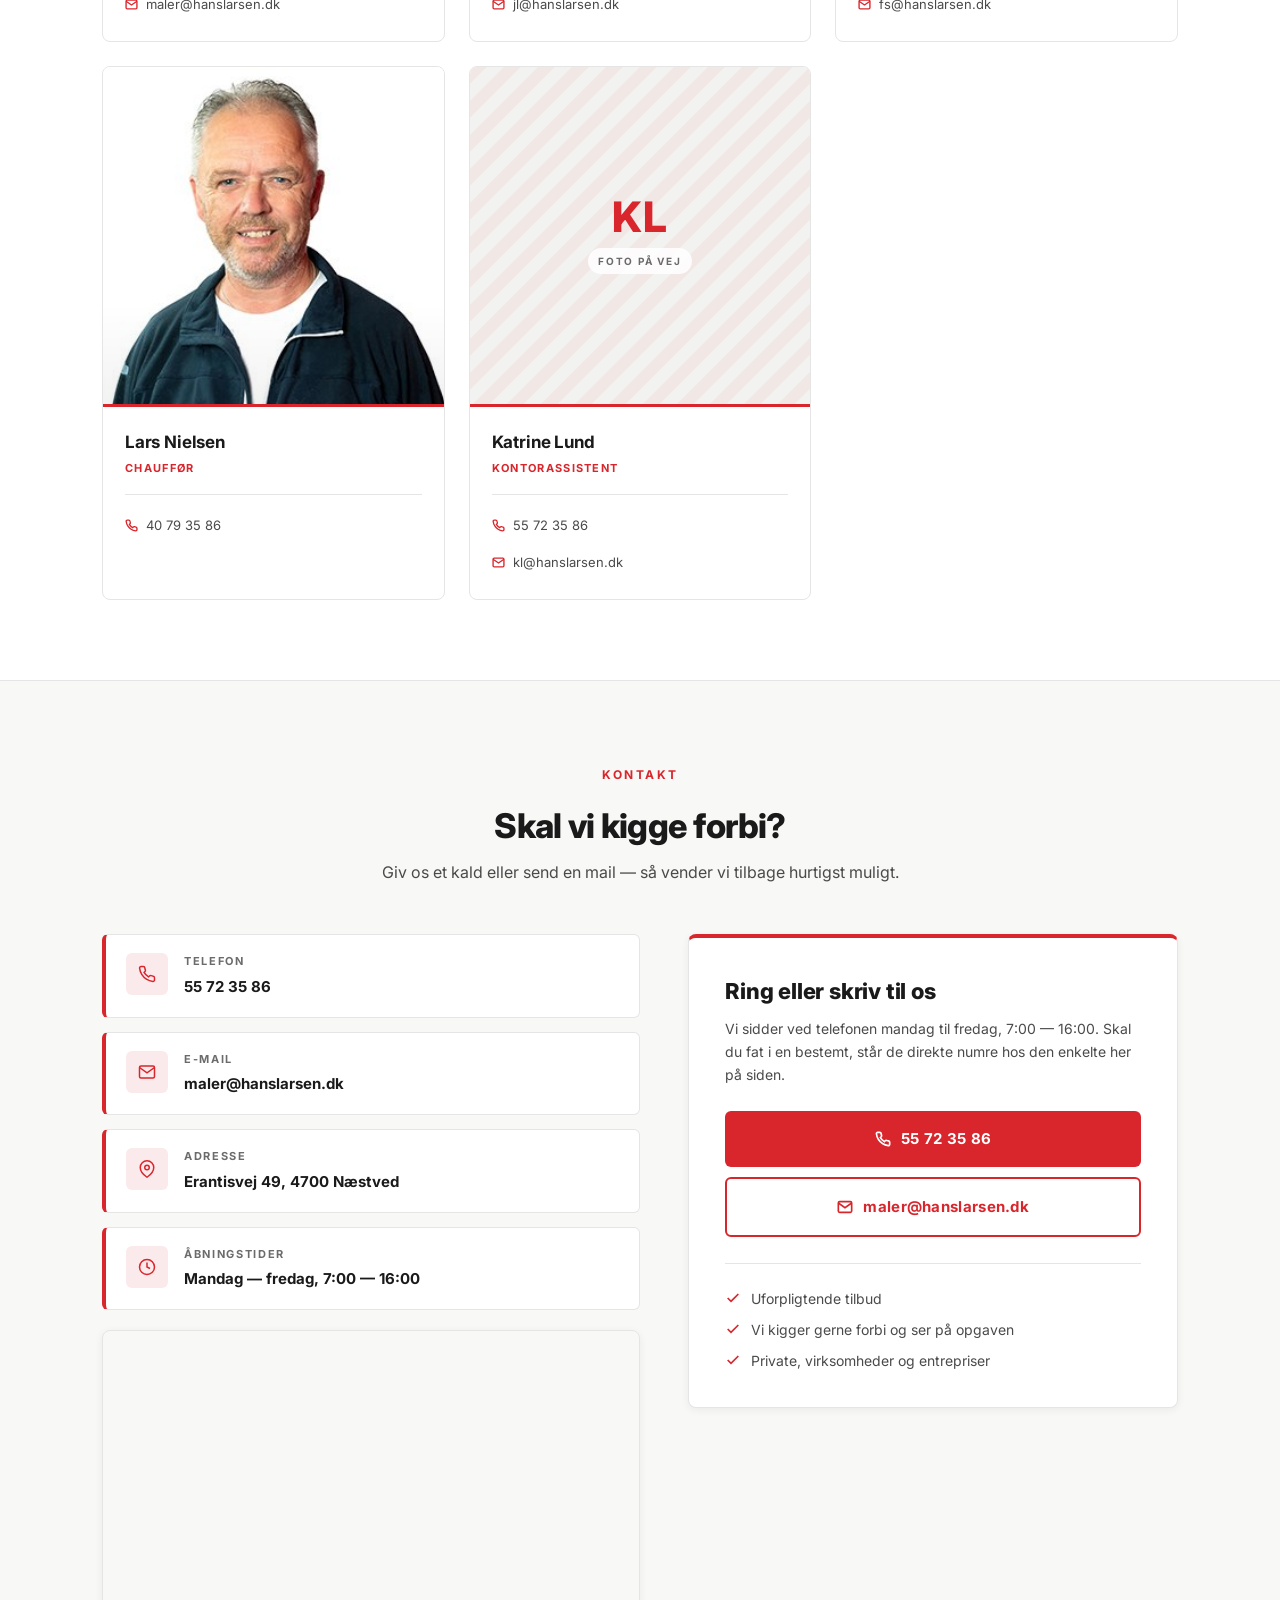
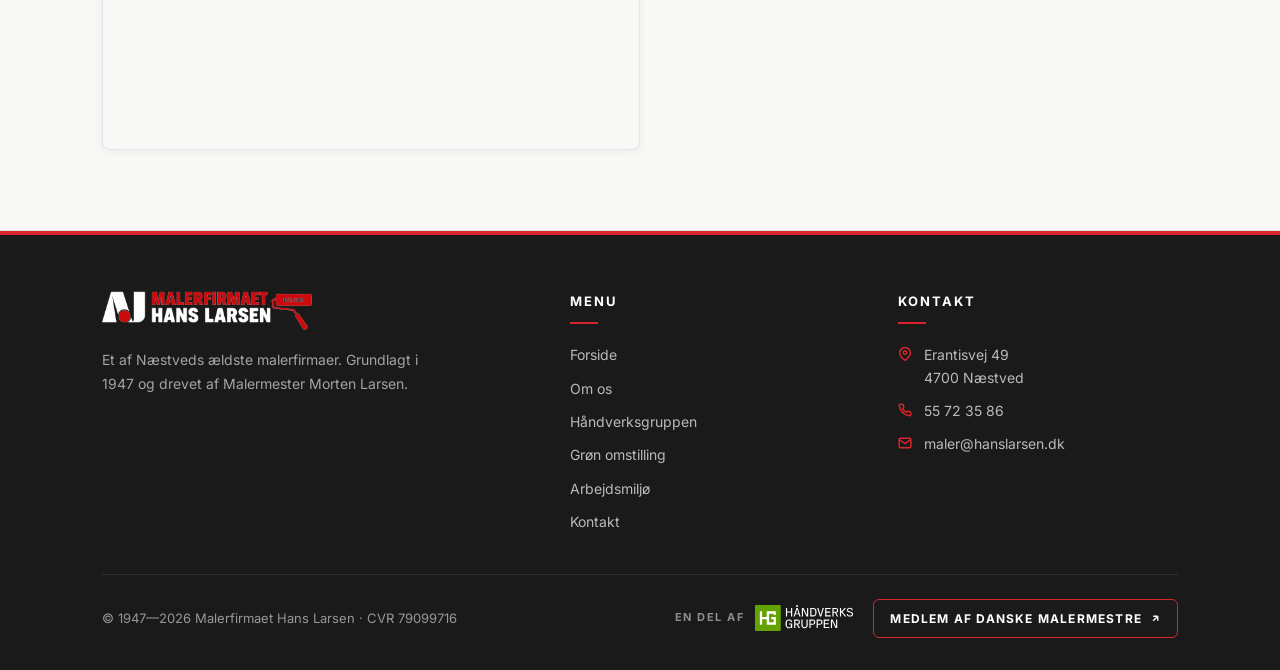
==== commit 0b389e40: "Tre generationer, ikke to - grundlaeggeren er chefens morfar Noegletallet paa forsiden, begge oversk" ====
--- a/index.html
+++ b/index.html
@@ -381,7 +381,7 @@
         <div class="stat-label">Malere ansat</div>
       </div>
       <div class="stat-item">
-        <div class="stat-num">2</div>
+        <div class="stat-num">3</div>
         <div class="stat-label">Generationer</div>
       </div>
       <div class="stat-item">
@@ -422,9 +422,9 @@
       </div>
       <div class="split-content reveal-right">
         <span class="section-tag">Velkommen</span>
-        <h2 id="about-title" class="section-title" style="margin-top: 6px; margin-bottom: 18px;">Solidt håndværk gennem to generationer</h2>
+        <h2 id="about-title" class="section-title" style="margin-top: 6px; margin-bottom: 18px;">Solidt håndværk gennem tre generationer</h2>
         <p>Malerfirmaet Hans Larsen ApS blev grundlagt i 1947 og bygger på samme vision som ved den spæde start: at sætte kunden i centrum med solidt håndværk, som udvikler sig i linje med samfundet.</p>
-        <p>I dag drives firmaet med 70 malere af Malermester Morten Larsen, som har overtaget tøjlerne fra sin far, Malermester Hans Larsen.</p>
+        <p>I dag drives firmaet med 70 malere af Malermester Morten Larsen. Han er tredje generation i familien — firmaet blev grundlagt af hans morfar, Malermester Hans Larsen.</p>
         <p>Den udvikling kan man se på vejen: elbilerne er rykket ind i vognparken.</p>
         <a href="om-os.html" class="btn btn-ghost" style="margin-top: 16px;">
           Læs mere om os
